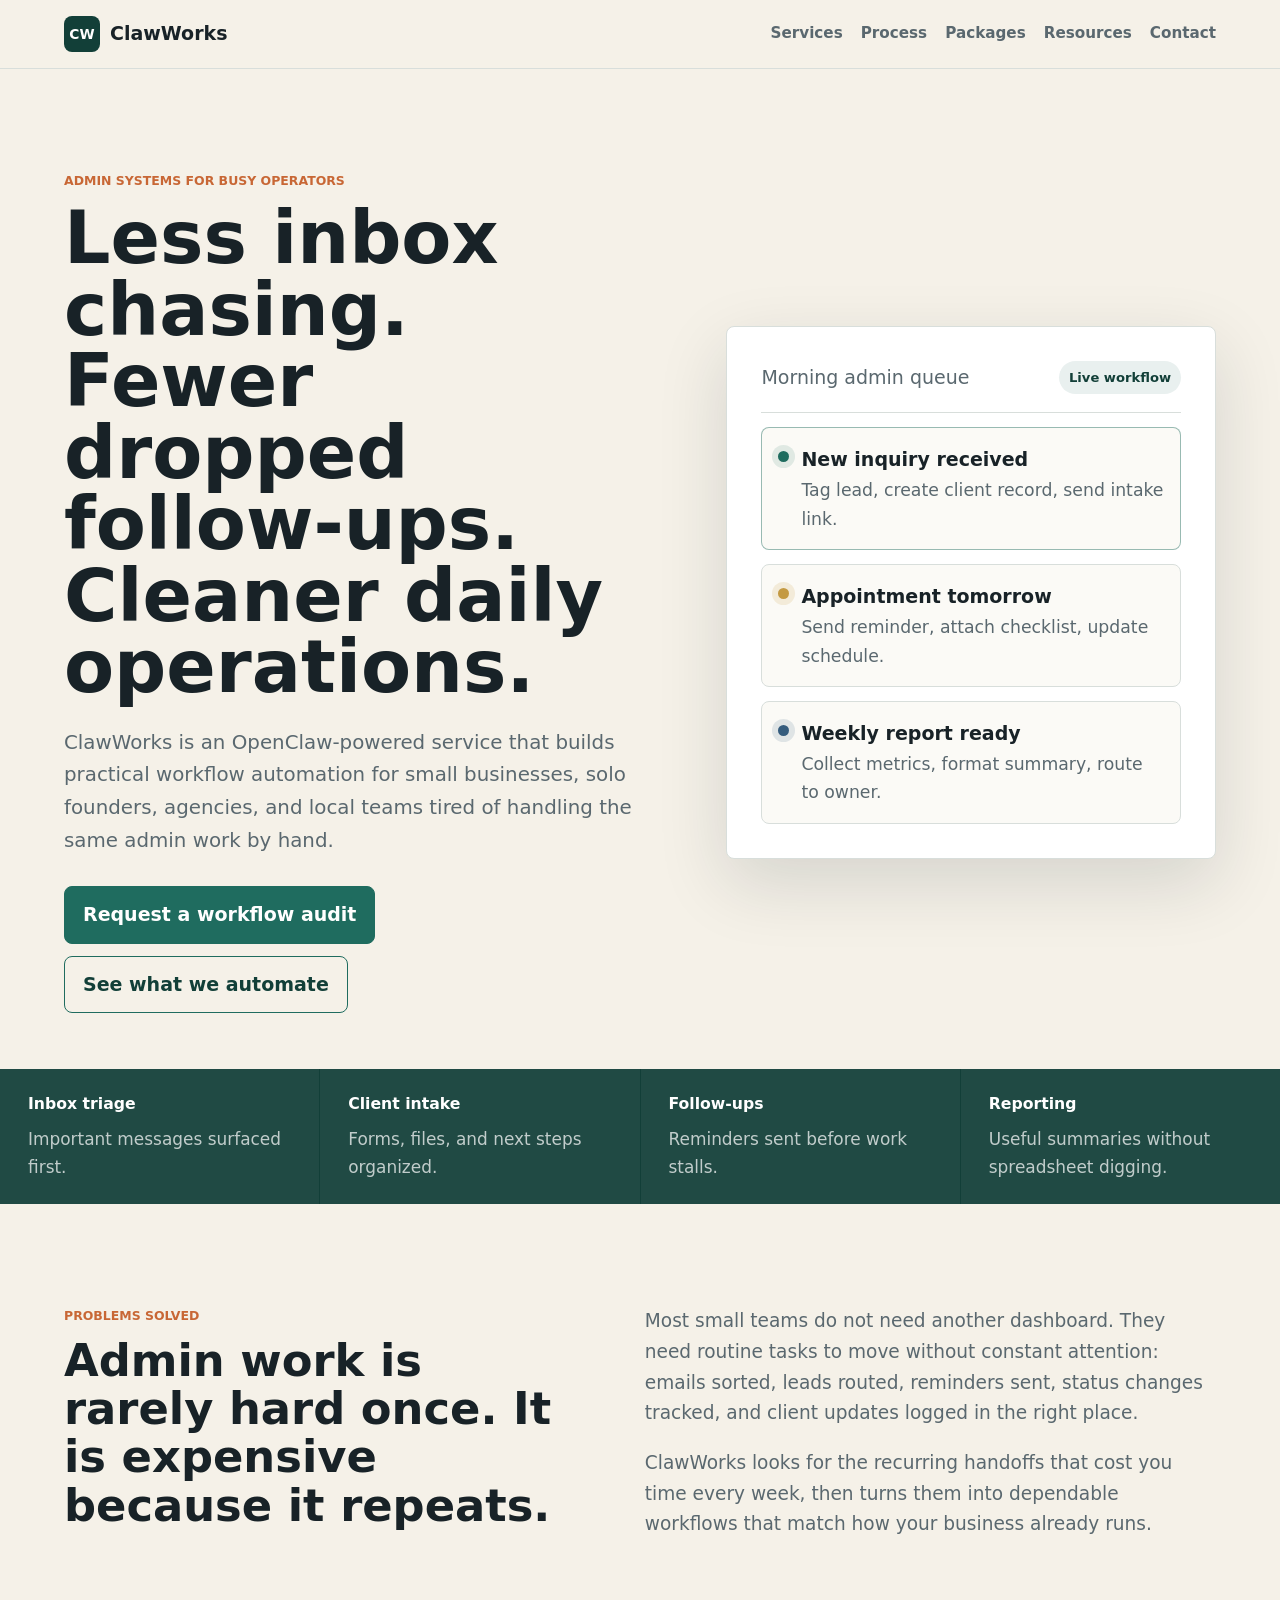
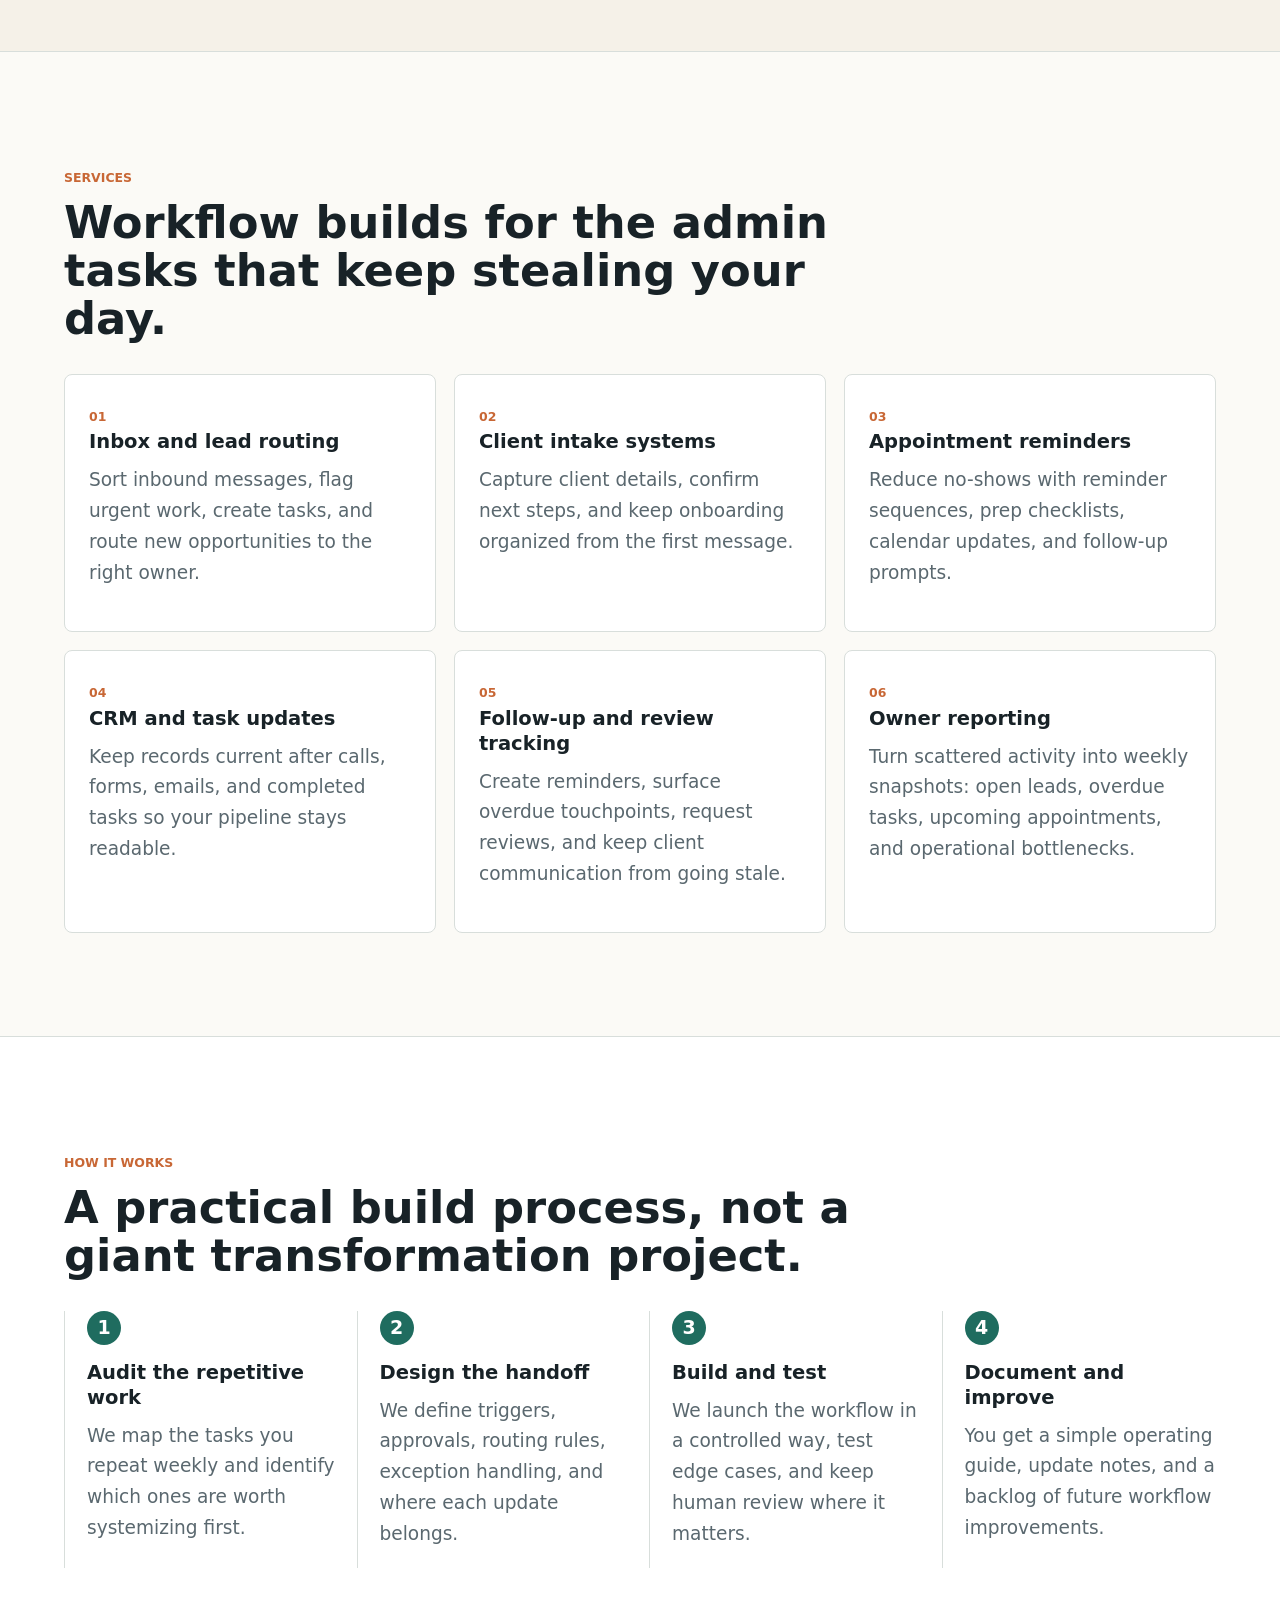
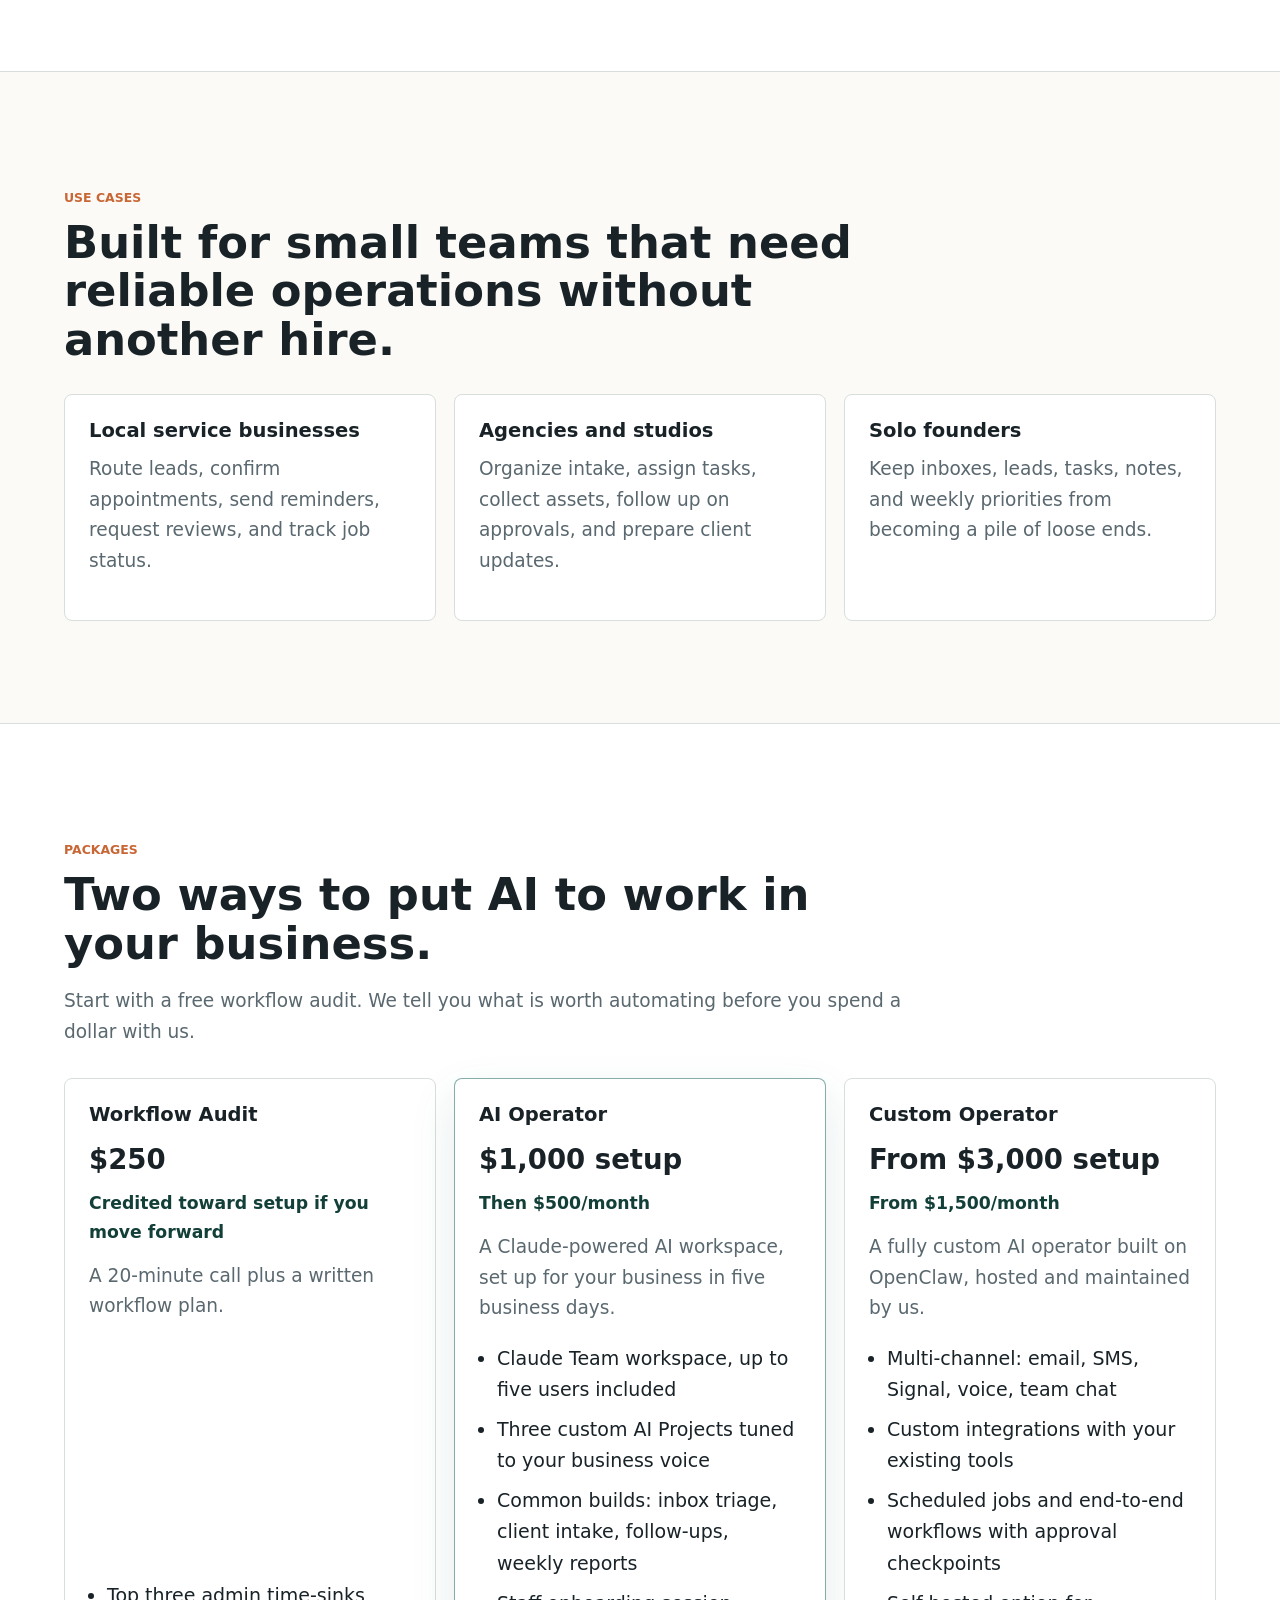
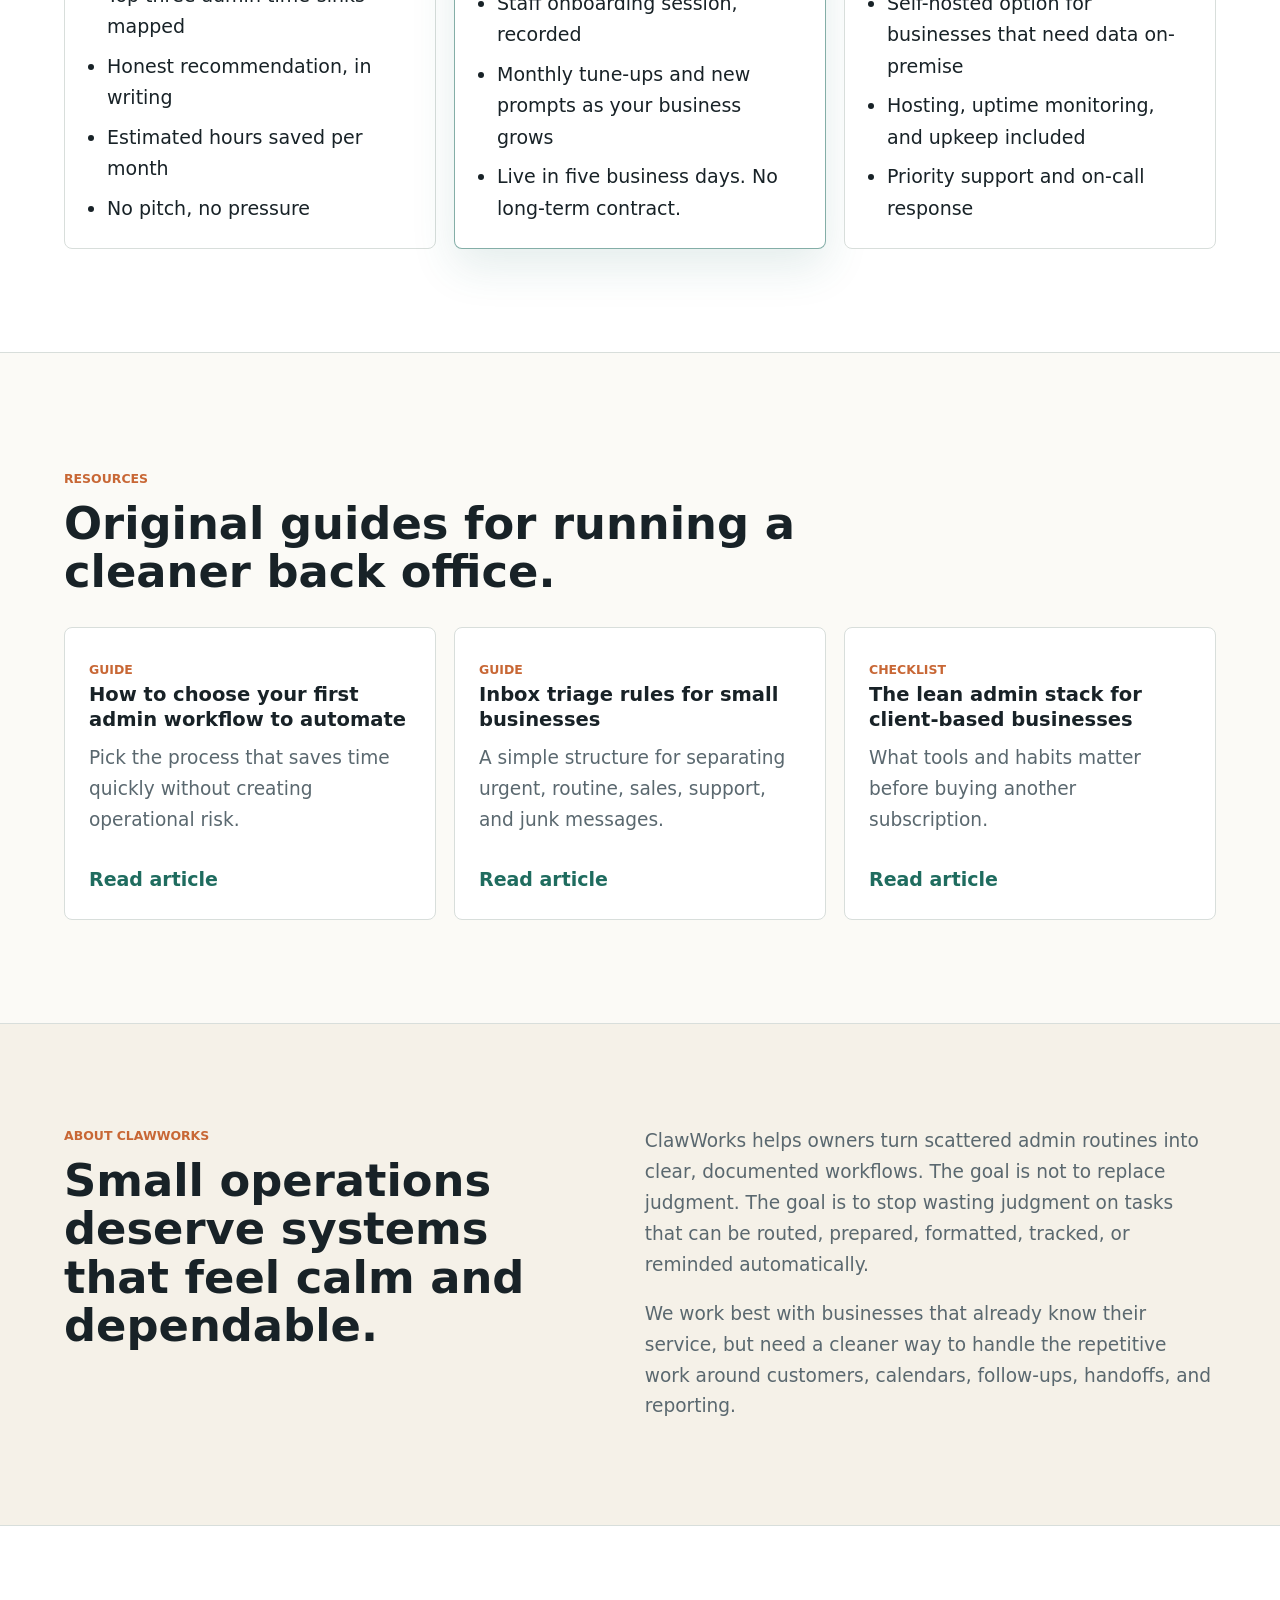
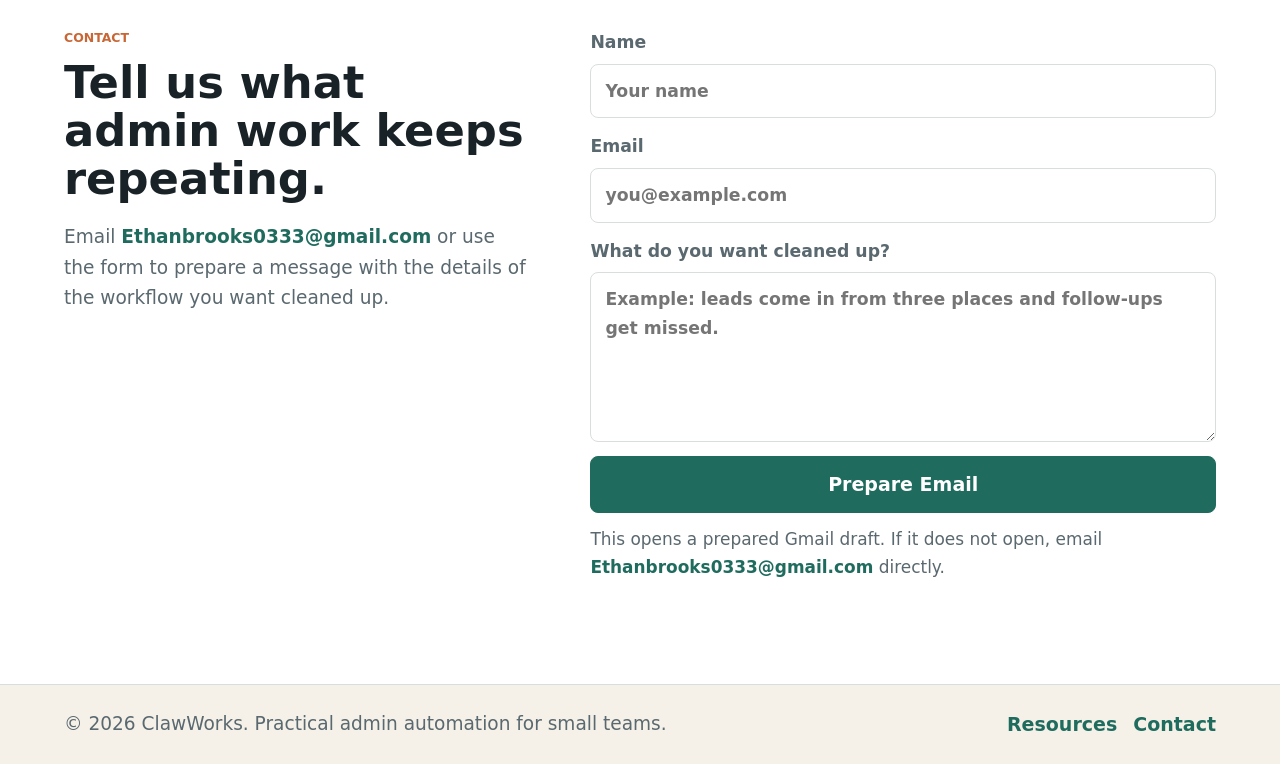
==== index.html @ 40127859 "Update pricing: replace 4-tier ladder with Audit + AI Operator + Custom Operator - Workflow Audit $2" ====
<!doctype html>
<html lang="en">
  <head>
    <meta charset="utf-8">
    <meta name="viewport" content="width=device-width, initial-scale=1">
    <title>ClawWorks | Admin Automation for Small Teams</title>
    <meta
      name="description"
      content="ClawWorks builds practical admin automation systems for small businesses, solo founders, agencies, and local operators."
    >
    <link rel="stylesheet" href="styles.css">
  </head>
  <body>
    <header class="site-header">
      <a class="brand" href="index.html" aria-label="ClawWorks home">
        <span class="brand-mark">CW</span>
        <span>ClawWorks</span>
      </a>
      <button class="menu-button" type="button" aria-expanded="false" aria-controls="site-nav">
        Menu
      </button>
      <nav id="site-nav" class="site-nav" aria-label="Main navigation">
        <a href="#services">Services</a>
        <a href="#process">Process</a>
        <a href="#pricing">Packages</a>
        <a href="#resources">Resources</a>
        <a href="#contact">Contact</a>
      </nav>
    </header>

    <main>
      <section class="hero">
        <div class="hero-copy">
          <p class="eyebrow">Admin systems for busy operators</p>
          <h1>Less inbox chasing. Fewer dropped follow-ups. Cleaner daily operations.</h1>
          <p>
            ClawWorks is an OpenClaw-powered service that builds practical
            workflow automation for small businesses, solo founders, agencies,
            and local teams tired of handling the same admin work by hand.
          </p>
          <div class="hero-actions">
            <a class="button primary" href="#contact">Request a workflow audit</a>
            <a class="button secondary" href="#services">See what we automate</a>
          </div>
        </div>
        <div class="workflow-board" aria-label="Workflow example">
          <div class="board-header">
            <span>Morning admin queue</span>
            <strong>Live workflow</strong>
          </div>
          <div class="workflow-card active">
            <span class="status-dot"></span>
            <div>
              <strong>New inquiry received</strong>
              <p>Tag lead, create client record, send intake link.</p>
            </div>
          </div>
          <div class="workflow-card">
            <span class="status-dot amber"></span>
            <div>
              <strong>Appointment tomorrow</strong>
              <p>Send reminder, attach checklist, update schedule.</p>
            </div>
          </div>
          <div class="workflow-card">
            <span class="status-dot blue"></span>
            <div>
              <strong>Weekly report ready</strong>
              <p>Collect metrics, format summary, route to owner.</p>
            </div>
          </div>
        </div>
      </section>

      <section class="signal-strip" aria-label="Common outcomes">
        <div><strong>Inbox triage</strong><span>Important messages surfaced first.</span></div>
        <div><strong>Client intake</strong><span>Forms, files, and next steps organized.</span></div>
        <div><strong>Follow-ups</strong><span>Reminders sent before work stalls.</span></div>
        <div><strong>Reporting</strong><span>Useful summaries without spreadsheet digging.</span></div>
      </section>

      <section id="problems" class="section split">
        <div>
          <p class="eyebrow">Problems solved</p>
          <h2>Admin work is rarely hard once. It is expensive because it repeats.</h2>
        </div>
        <div class="text-stack">
          <p>
            Most small teams do not need another dashboard. They need routine
            tasks to move without constant attention: emails sorted, leads routed,
            reminders sent, status changes tracked, and client updates logged in
            the right place.
          </p>
          <p>
            ClawWorks looks for the recurring handoffs that cost you time every
            week, then turns them into dependable workflows that match how your
            business already runs.
          </p>
        </div>
      </section>

      <section id="services" class="section services">
        <div class="section-heading">
          <p class="eyebrow">Services</p>
          <h2>Workflow builds for the admin tasks that keep stealing your day.</h2>
        </div>
        <div class="card-grid">
          <article class="card">
            <span class="card-number">01</span>
            <h3>Inbox and lead routing</h3>
            <p>
              Sort inbound messages, flag urgent work, create tasks, and route
              new opportunities to the right owner.
            </p>
          </article>
          <article class="card">
            <span class="card-number">02</span>
            <h3>Client intake systems</h3>
            <p>
              Capture client details, confirm next steps, and keep
              onboarding organized from the first message.
            </p>
          </article>
          <article class="card">
            <span class="card-number">03</span>
            <h3>Appointment reminders</h3>
            <p>
              Reduce no-shows with reminder sequences, prep checklists, calendar
              updates, and follow-up prompts.
            </p>
          </article>
          <article class="card">
            <span class="card-number">04</span>
            <h3>CRM and task updates</h3>
            <p>
              Keep records current after calls, forms, emails, and completed
              tasks so your pipeline stays readable.
            </p>
          </article>
          <article class="card">
            <span class="card-number">05</span>
            <h3>Follow-up and review tracking</h3>
            <p>
              Create reminders, surface overdue touchpoints, request reviews,
              and keep client communication from going stale.
            </p>
          </article>
          <article class="card">
            <span class="card-number">06</span>
            <h3>Owner reporting</h3>
            <p>
              Turn scattered activity into weekly snapshots: open leads, overdue
              tasks, upcoming appointments, and operational bottlenecks.
            </p>
          </article>
        </div>
      </section>

      <section id="process" class="section process">
        <div class="section-heading">
          <p class="eyebrow">How it works</p>
          <h2>A practical build process, not a giant transformation project.</h2>
        </div>
        <div class="steps">
          <div class="step">
            <span>1</span>
            <h3>Audit the repetitive work</h3>
            <p>We map the tasks you repeat weekly and identify which ones are worth systemizing first.</p>
          </div>
          <div class="step">
            <span>2</span>
            <h3>Design the handoff</h3>
            <p>We define triggers, approvals, routing rules, exception handling, and where each update belongs.</p>
          </div>
          <div class="step">
            <span>3</span>
            <h3>Build and test</h3>
            <p>We launch the workflow in a controlled way, test edge cases, and keep human review where it matters.</p>
          </div>
          <div class="step">
            <span>4</span>
            <h3>Document and improve</h3>
            <p>You get a simple operating guide, update notes, and a backlog of future workflow improvements.</p>
          </div>
        </div>
      </section>

      <section id="use-cases" class="section use-cases">
        <div class="section-heading">
          <p class="eyebrow">Use cases</p>
          <h2>Built for small teams that need reliable operations without another hire.</h2>
        </div>
        <div class="use-case-list">
          <article>
            <h3>Local service businesses</h3>
            <p>Route leads, confirm appointments, send reminders, request reviews, and track job status.</p>
          </article>
          <article>
            <h3>Agencies and studios</h3>
            <p>Organize intake, assign tasks, collect assets, follow up on approvals, and prepare client updates.</p>
          </article>
          <article>
            <h3>Solo founders</h3>
            <p>Keep inboxes, leads, tasks, notes, and weekly priorities from becoming a pile of loose ends.</p>
          </article>
        </div>
      </section>

      <section id="pricing" class="section pricing">
        <div class="section-heading">
          <p class="eyebrow">Packages</p>
          <h2>Two ways to put AI to work in your business.</h2>
          <p>Start with a free workflow audit. We tell you what is worth automating before you spend a dollar with us.</p>
        </div>
        <div class="pricing-grid">
          <article class="price-card">
            <h3>Workflow Audit</h3>
            <p class="price">$250</p>
            <p class="price-note">Credited toward setup if you move forward</p>
            <p>A 20-minute call plus a written workflow plan.</p>
            <ul>
              <li>Top three admin time-sinks mapped</li>
              <li>Honest recommendation, in writing</li>
              <li>Estimated hours saved per month</li>
              <li>No pitch, no pressure</li>
            </ul>
          </article>
          <article class="price-card featured">
            <h3>AI Operator</h3>
            <p class="price">$1,000 setup</p>
            <p class="price-note">Then $500/month</p>
            <p>A Claude-powered AI workspace, set up for your business in five business days.</p>
            <ul>
              <li>Claude Team workspace, up to five users included</li>
              <li>Three custom AI Projects tuned to your business voice</li>
              <li>Common builds: inbox triage, client intake, follow-ups, weekly reports</li>
              <li>Staff onboarding session, recorded</li>
              <li>Monthly tune-ups and new prompts as your business grows</li>
              <li>Live in five business days. No long-term contract.</li>
            </ul>
          </article>
          <article class="price-card">
            <h3>Custom Operator</h3>
            <p class="price">From $3,000 setup</p>
            <p class="price-note">From $1,500/month</p>
            <p>A fully custom AI operator built on OpenClaw, hosted and maintained by us.</p>
            <ul>
              <li>Multi-channel: email, SMS, Signal, voice, team chat</li>
              <li>Custom integrations with your existing tools</li>
              <li>Scheduled jobs and end-to-end workflows with approval checkpoints</li>
              <li>Self-hosted option for businesses that need data on-premise</li>
              <li>Hosting, uptime monitoring, and upkeep included</li>
              <li>Priority support and on-call response</li>
            </ul>
          </article>
        </div>
      </section>

      <section id="resources" class="section resources">
        <div class="section-heading">
          <p class="eyebrow">Resources</p>
          <h2>Original guides for running a cleaner back office.</h2>
        </div>
        <div class="resource-grid">
          <article class="resource-card">
            <span>Guide</span>
            <h3>How to choose your first admin workflow to automate</h3>
            <p>Pick the process that saves time quickly without creating operational risk.</p>
            <a href="resources/first-admin-workflow.html">Read article</a>
          </article>
          <article class="resource-card">
            <span>Guide</span>
            <h3>Inbox triage rules for small businesses</h3>
            <p>A simple structure for separating urgent, routine, sales, support, and junk messages.</p>
            <a href="resources/inbox-triage-rules.html">Read article</a>
          </article>
          <article class="resource-card">
            <span>Checklist</span>
            <h3>The lean admin stack for client-based businesses</h3>
            <p>What tools and habits matter before buying another subscription.</p>
            <a href="resources/lean-admin-stack.html">Read article</a>
          </article>
        </div>
      </section>

      <section id="about" class="section split about">
        <div>
          <p class="eyebrow">About ClawWorks</p>
          <h2>Small operations deserve systems that feel calm and dependable.</h2>
        </div>
        <div class="text-stack">
          <p>
            ClawWorks helps owners turn scattered admin routines into clear,
            documented workflows. The goal is not to replace judgment. The goal
            is to stop wasting judgment on tasks that can be routed, prepared,
            formatted, tracked, or reminded automatically.
          </p>
          <p>
            We work best with businesses that already know their service, but
            need a cleaner way to handle the repetitive work around customers,
            calendars, follow-ups, handoffs, and reporting.
          </p>
        </div>
      </section>

      <section id="contact" class="section contact">
        <div>
          <p class="eyebrow">Contact</p>
          <h2>Tell us what admin work keeps repeating.</h2>
          <p>
            Email <a href="mailto:Ethanbrooks0333@gmail.com">Ethanbrooks0333@gmail.com</a> or use
            the form to prepare a message with the details of the workflow you
            want cleaned up.
          </p>
        </div>
        <form class="contact-form" aria-label="Contact form">
          <label>
            Name
            <input type="text" name="name" placeholder="Your name">
          </label>
          <label>
            Email
            <input type="email" name="email" placeholder="you@example.com">
          </label>
          <label>
            What do you want cleaned up?
            <textarea name="message" rows="5" placeholder="Example: leads come in from three places and follow-ups get missed."></textarea>
          </label>
          <button type="submit">Prepare Email</button>
          <p class="form-note" id="form-note">
            This opens a prepared Gmail draft. If it does not open, email
            <a href="mailto:Ethanbrooks0333@gmail.com">Ethanbrooks0333@gmail.com</a>
            directly.
          </p>
        </form>
      </section>
    </main>

    <footer class="site-footer">
      <p>&copy; <span id="year"></span> ClawWorks. Practical admin automation for small teams.</p>
      <div>
        <a href="#resources">Resources</a>
        <a href="#contact">Contact</a>
      </div>
    </footer>

    <script src="script.js"></script>
  </body>
</html>
---- styles.css ----
:root {
  color-scheme: light;
  --ink: #182227;
  --muted: #5a686f;
  --paper: #f5f1e8;
  --surface: #ffffff;
  --surface-strong: #e9f0ef;
  --line: #d8dedb;
  --brand: #1f6c5f;
  --brand-dark: #123f38;
  --accent: #c86735;
  --blue: #355c7d;
  --gold: #c49a43;
  --shadow: 0 24px 70px rgba(24, 34, 39, 0.14);
}

* {
  box-sizing: border-box;
}

html {
  scroll-behavior: smooth;
}

body {
  background: var(--paper);
  color: var(--ink);
  font-family: Inter, ui-sans-serif, system-ui, -apple-system, BlinkMacSystemFont, "Segoe UI", Arial, sans-serif;
  font-size: 19px;
  line-height: 1.66;
  margin: 0;
}

a {
  color: var(--brand);
  font-weight: 750;
  text-decoration: none;
}

a:hover {
  text-decoration: underline;
}

.site-header {
  align-items: center;
  background: rgba(245, 241, 232, 0.95);
  border-bottom: 1px solid var(--line);
  display: grid;
  gap: 18px;
  grid-template-columns: auto 1fr;
  padding: 16px clamp(18px, 5vw, 72px);
  position: sticky;
  top: 0;
  z-index: 20;
}

.brand {
  align-items: center;
  color: var(--ink);
  display: inline-flex;
  gap: 10px;
  min-width: max-content;
}

.brand:hover {
  text-decoration: none;
}

.brand-mark {
  align-items: center;
  background: var(--brand-dark);
  border-radius: 8px;
  color: #fff;
  display: inline-flex;
  font-size: 0.86rem;
  font-weight: 850;
  height: 36px;
  justify-content: center;
  width: 36px;
}

.site-nav {
  display: flex;
  flex-wrap: wrap;
  gap: 18px;
  justify-content: flex-end;
}

.site-nav a {
  color: var(--muted);
  font-size: 0.95rem;
}

.menu-button {
  display: none;
}

.hero {
  align-items: center;
  display: grid;
  gap: clamp(28px, 5vw, 72px);
  grid-template-columns: minmax(0, 1.1fr) minmax(320px, 0.9fr);
  min-height: calc(100vh - 69px);
  padding: clamp(48px, 8vw, 104px) clamp(18px, 5vw, 72px) 56px;
}

.hero-copy {
  max-width: 820px;
}

.eyebrow,
.card-number,
.resource-card span {
  color: var(--accent);
  font-size: 0.78rem;
  font-weight: 850;
  letter-spacing: 0;
  margin: 0 0 10px;
  text-transform: uppercase;
}

h1,
h2,
h3,
p {
  margin-top: 0;
}

h1 {
  font-size: clamp(2.55rem, 5.7vw, 5.25rem);
  line-height: 0.98;
  margin-bottom: 24px;
  max-width: 900px;
}

h2 {
  font-size: clamp(1.9rem, 3.5vw, 3rem);
  line-height: 1.08;
  margin-bottom: 18px;
}

h3 {
  font-size: 1.22rem;
  line-height: 1.28;
  margin-bottom: 10px;
}

p {
  color: var(--muted);
  font-size: 1.16rem;
}

.hero-copy p:not(.eyebrow) {
  font-size: 1.24rem;
  max-width: 660px;
}

.hero-actions {
  display: flex;
  flex-wrap: wrap;
  gap: 12px;
  margin-top: 28px;
}

.button,
button {
  border: 1px solid var(--brand);
  border-radius: 8px;
  cursor: pointer;
  display: inline-flex;
  font: inherit;
  font-weight: 800;
  justify-content: center;
  padding: 12px 18px;
}

.button:hover,
button:hover {
  text-decoration: none;
  transform: translateY(-1px);
}

.button.primary,
button {
  background: var(--brand);
  color: #fff;
}

.button.secondary {
  background: transparent;
  color: var(--brand-dark);
}

.workflow-board {
  background: var(--surface);
  border: 1px solid var(--line);
  border-radius: 8px;
  box-shadow: var(--shadow);
  display: grid;
  gap: 14px;
  padding: clamp(20px, 3.5vw, 34px);
}

.board-header {
  align-items: center;
  border-bottom: 1px solid var(--line);
  display: flex;
  gap: 12px;
  justify-content: space-between;
  padding-bottom: 18px;
}

.board-header span {
  color: var(--muted);
}

.board-header strong {
  background: var(--surface-strong);
  border-radius: 999px;
  color: var(--brand-dark);
  font-size: 0.82rem;
  padding: 6px 10px;
}

.workflow-card {
  align-items: flex-start;
  background: #fbfaf6;
  border: 1px solid var(--line);
  border-radius: 8px;
  display: grid;
  gap: 12px;
  grid-template-columns: auto 1fr;
  padding: 16px;
}

.workflow-card.active {
  border-color: rgba(31, 108, 95, 0.45);
}

.workflow-card p {
  font-size: 1.08rem;
  margin-bottom: 0;
}

.status-dot {
  background: var(--brand);
  border-radius: 50%;
  box-shadow: 0 0 0 6px rgba(31, 108, 95, 0.12);
  height: 11px;
  margin-top: 7px;
  width: 11px;
}

.status-dot.amber {
  background: var(--gold);
  box-shadow: 0 0 0 6px rgba(196, 154, 67, 0.16);
}

.status-dot.blue {
  background: var(--blue);
  box-shadow: 0 0 0 6px rgba(53, 92, 125, 0.14);
}

.signal-strip {
  background: var(--brand-dark);
  color: #fff;
  display: grid;
  gap: 1px;
  grid-template-columns: repeat(4, minmax(0, 1fr));
}

.signal-strip div {
  background: rgba(255, 255, 255, 0.06);
  min-height: 118px;
  padding: 22px clamp(16px, 2.4vw, 28px);
}

.signal-strip strong,
.signal-strip span {
  display: block;
}

.signal-strip span {
  color: rgba(255, 255, 255, 0.72);
  font-size: 1.06rem;
  margin-top: 8px;
}

.signal-strip strong {
  font-size: 0.98rem;
  white-space: nowrap;
}

.section {
  padding: clamp(56px, 8vw, 104px) clamp(18px, 5vw, 72px);
}

.split {
  display: grid;
  gap: clamp(24px, 5vw, 72px);
  grid-template-columns: minmax(0, 0.95fr) minmax(300px, 1.05fr);
}

.section-heading {
  max-width: 850px;
}

.text-stack p:last-child {
  margin-bottom: 0;
}

.card-grid,
.pricing-grid,
.resource-grid {
  display: grid;
  gap: 18px;
  margin-top: 30px;
}

.card-grid {
  grid-template-columns: repeat(3, minmax(0, 1fr));
}

.card,
.price-card,
.resource-card,
.use-case-list article {
  background: var(--surface);
  border: 1px solid var(--line);
  border-radius: 8px;
  padding: 24px;
}

.card {
  min-height: 245px;
}

.services,
.use-cases,
.resources {
  background: #fbfaf6;
  border-top: 1px solid var(--line);
}

.process,
.pricing,
.contact {
  background: var(--surface);
  border-top: 1px solid var(--line);
}

.steps,
.use-case-list {
  display: grid;
  gap: 18px;
  grid-template-columns: repeat(4, minmax(0, 1fr));
  margin-top: 30px;
}

.step {
  border-left: 1px solid var(--line);
  padding-left: 22px;
}

.step span {
  align-items: center;
  background: var(--brand);
  border-radius: 50%;
  color: #fff;
  display: inline-flex;
  font-weight: 850;
  height: 34px;
  justify-content: center;
  margin-bottom: 16px;
  width: 34px;
}

.use-case-list {
  grid-template-columns: repeat(3, minmax(0, 1fr));
}

.pricing-grid {
  grid-template-columns: repeat(3, minmax(0, 1fr));
}

.section-heading p {
  margin-top: 14px;
}

.price-card {
  display: flex;
  flex-direction: column;
}

.price-card.featured {
  border-color: rgba(31, 108, 95, 0.55);
  box-shadow: 0 18px 45px rgba(31, 108, 95, 0.12);
}

.price {
  color: var(--ink);
  font-size: 1.72rem;
  font-weight: 850;
  margin-bottom: 6px;
}

.price-note {
  color: var(--brand-dark);
  font-size: 1.08rem;
  font-weight: 800;
  margin-bottom: 14px;
}

.price-card ul {
  margin: auto 0 0;
  padding-left: 18px;
}

.price-card li + li {
  margin-top: 8px;
}

.resource-grid {
  grid-template-columns: repeat(3, minmax(0, 1fr));
}

.resource-card {
  min-height: 250px;
}

.resource-card a {
  display: inline-flex;
  margin-top: 10px;
}

.about {
  border-top: 1px solid var(--line);
}

.contact {
  display: grid;
  gap: clamp(24px, 5vw, 72px);
  grid-template-columns: minmax(0, 0.85fr) minmax(300px, 1.15fr);
}

.contact-form {
  display: grid;
  gap: 14px;
}

label {
  color: var(--muted);
  display: grid;
  font-size: 1.08rem;
  font-weight: 750;
  gap: 7px;
}

input,
textarea {
  border: 1px solid var(--line);
  border-radius: 8px;
  color: var(--ink);
  font: inherit;
  padding: 12px 14px;
  width: 100%;
}

.form-note {
  color: var(--muted);
  font-size: 1.06rem;
  margin: -2px 0 0;
}

.form-note a {
  word-break: break-word;
}

textarea {
  resize: vertical;
}

.site-footer {
  align-items: center;
  border-top: 1px solid var(--line);
  display: flex;
  flex-wrap: wrap;
  gap: 16px;
  justify-content: space-between;
  padding: 24px clamp(18px, 5vw, 72px);
}

.site-footer p {
  margin: 0;
}

.site-footer div {
  display: flex;
  flex-wrap: wrap;
  gap: 16px;
}

.article-hero {
  background: var(--surface);
  border-bottom: 1px solid var(--line);
  padding: clamp(46px, 8vw, 94px) clamp(18px, 5vw, 72px);
}

.article-hero h1 {
  font-size: clamp(2.35rem, 4.8vw, 4.5rem);
  max-width: 950px;
}

.article-layout {
  display: grid;
  gap: clamp(28px, 5vw, 70px);
  grid-template-columns: minmax(0, 760px) minmax(240px, 340px);
  padding: clamp(46px, 7vw, 84px) clamp(18px, 5vw, 72px);
}

.article-body {
  background: var(--surface);
  border: 1px solid var(--line);
  border-radius: 8px;
  padding: clamp(24px, 4vw, 42px);
}

.article-body h2 {
  font-size: clamp(1.7rem, 3vw, 2.35rem);
  margin-top: 34px;
}

.article-body h2:first-child {
  margin-top: 0;
}

.article-body ul,
.article-body ol {
  color: var(--muted);
  font-size: 1.14rem;
  padding-left: 22px;
}

.article-body li + li {
  margin-top: 8px;
}

.article-aside {
  align-self: start;
  background: var(--brand-dark);
  border-radius: 8px;
  color: #fff;
  padding: 24px;
  position: sticky;
  top: 92px;
}

.article-aside p {
  color: rgba(255, 255, 255, 0.74);
}

.article-aside a {
  color: #fff;
}

@media (max-width: 980px) {
  .hero,
  .split,
  .contact,
  .article-layout {
    grid-template-columns: 1fr;
  }

  .card-grid,
  .steps,
  .pricing-grid,
  .resource-grid,
  .signal-strip,
  .use-case-list {
    grid-template-columns: repeat(2, minmax(0, 1fr));
  }

  .article-aside {
    position: static;
  }
}

@media (max-width: 680px) {
  .site-header {
    grid-template-columns: 1fr auto;
  }

  .menu-button {
    background: transparent;
    color: var(--brand-dark);
    display: inline-flex;
    padding: 9px 12px;
  }

  .site-nav {
    display: none;
    grid-column: 1 / -1;
    justify-content: flex-start;
  }

  .site-nav.open {
    display: flex;
  }

  .hero {
    min-height: auto;
  }

  .card-grid,
  .steps,
  .pricing-grid,
  .resource-grid,
  .signal-strip,
  .use-case-list {
    grid-template-columns: 1fr;
  }

  .signal-strip div {
    min-height: auto;
  }
}
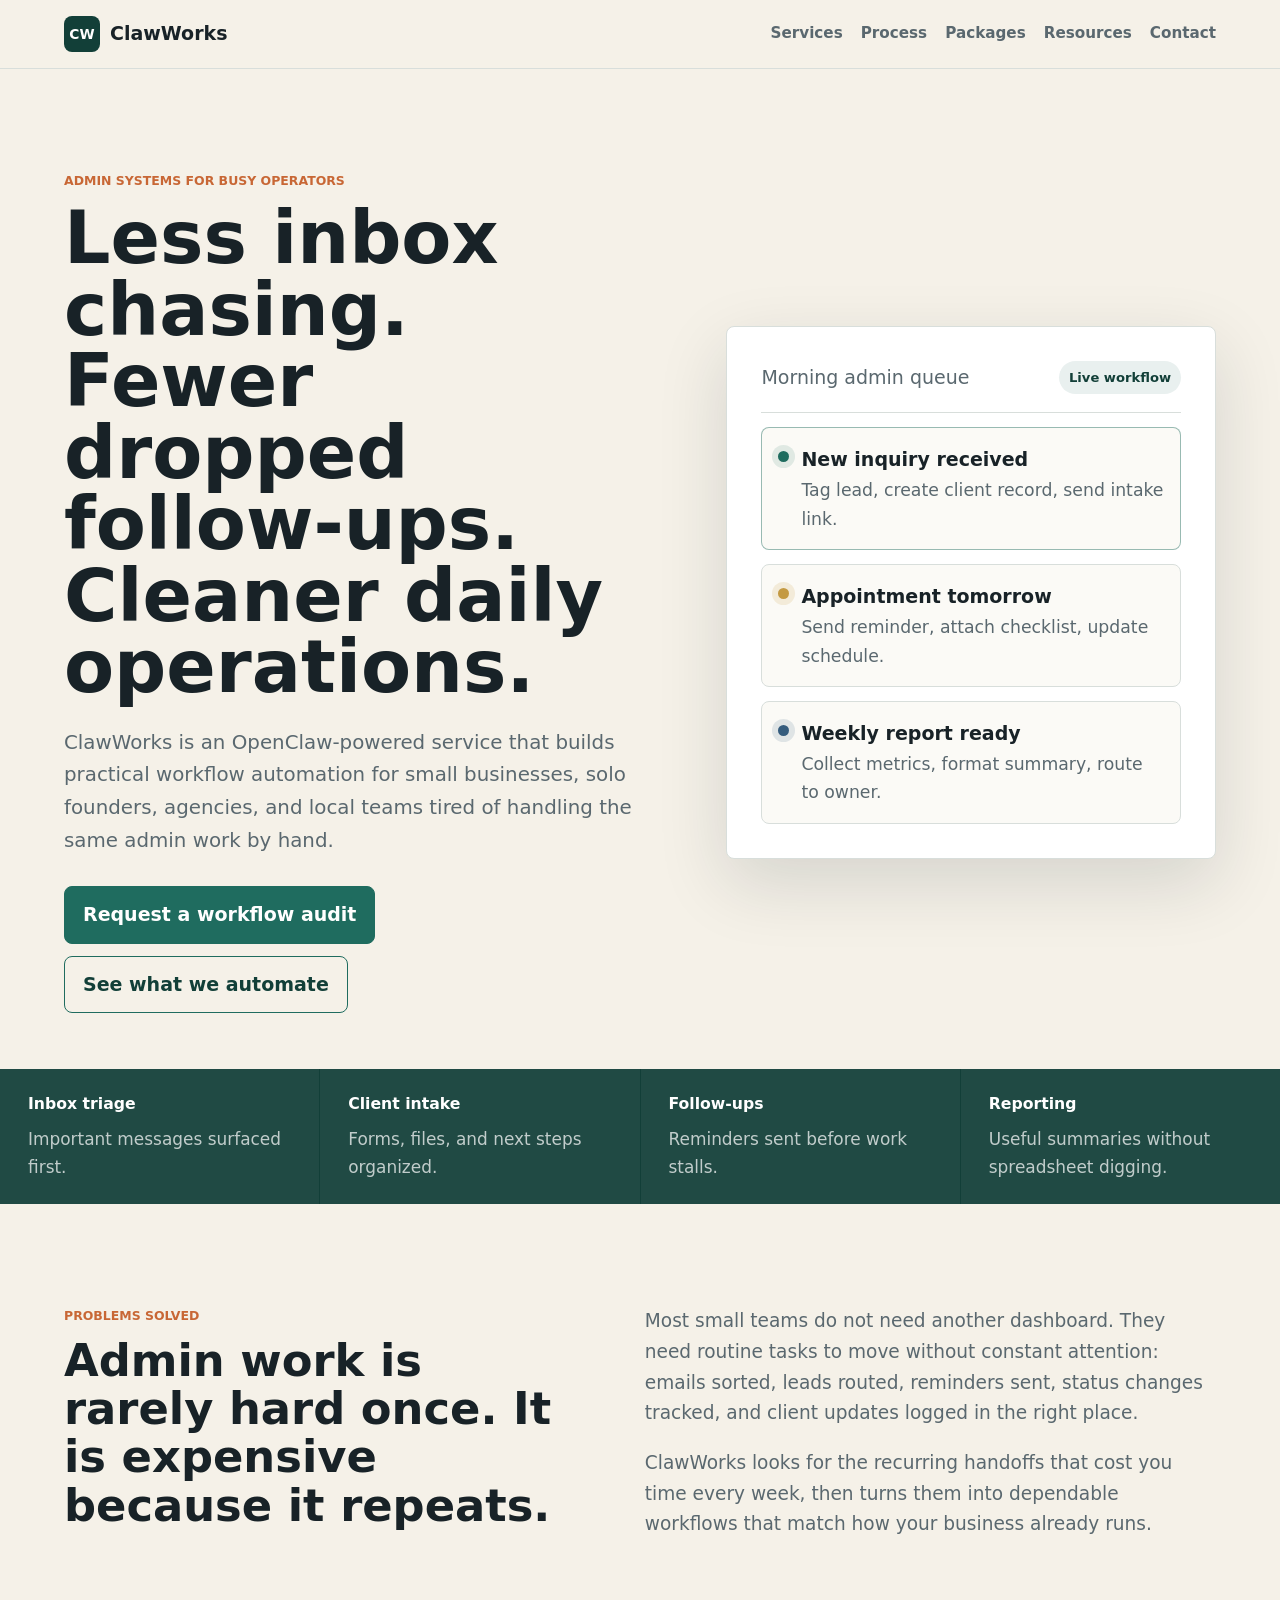
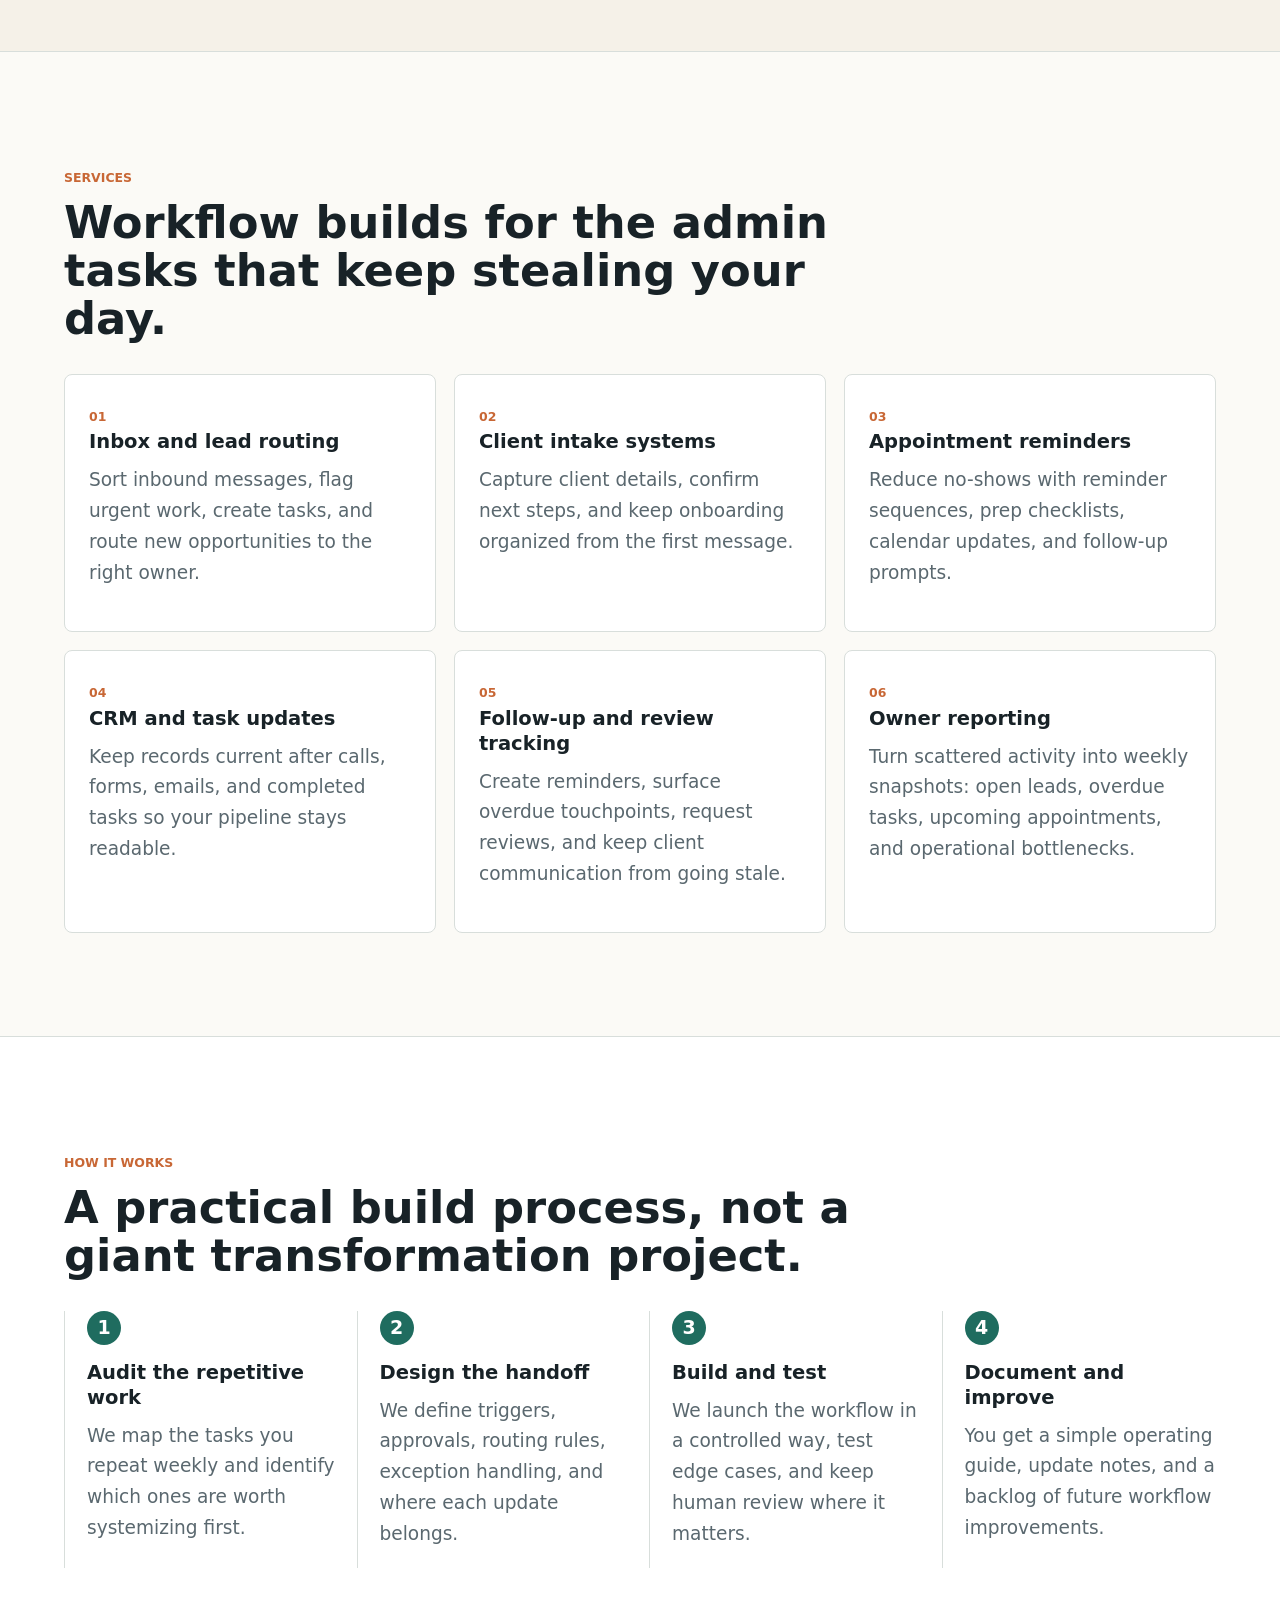
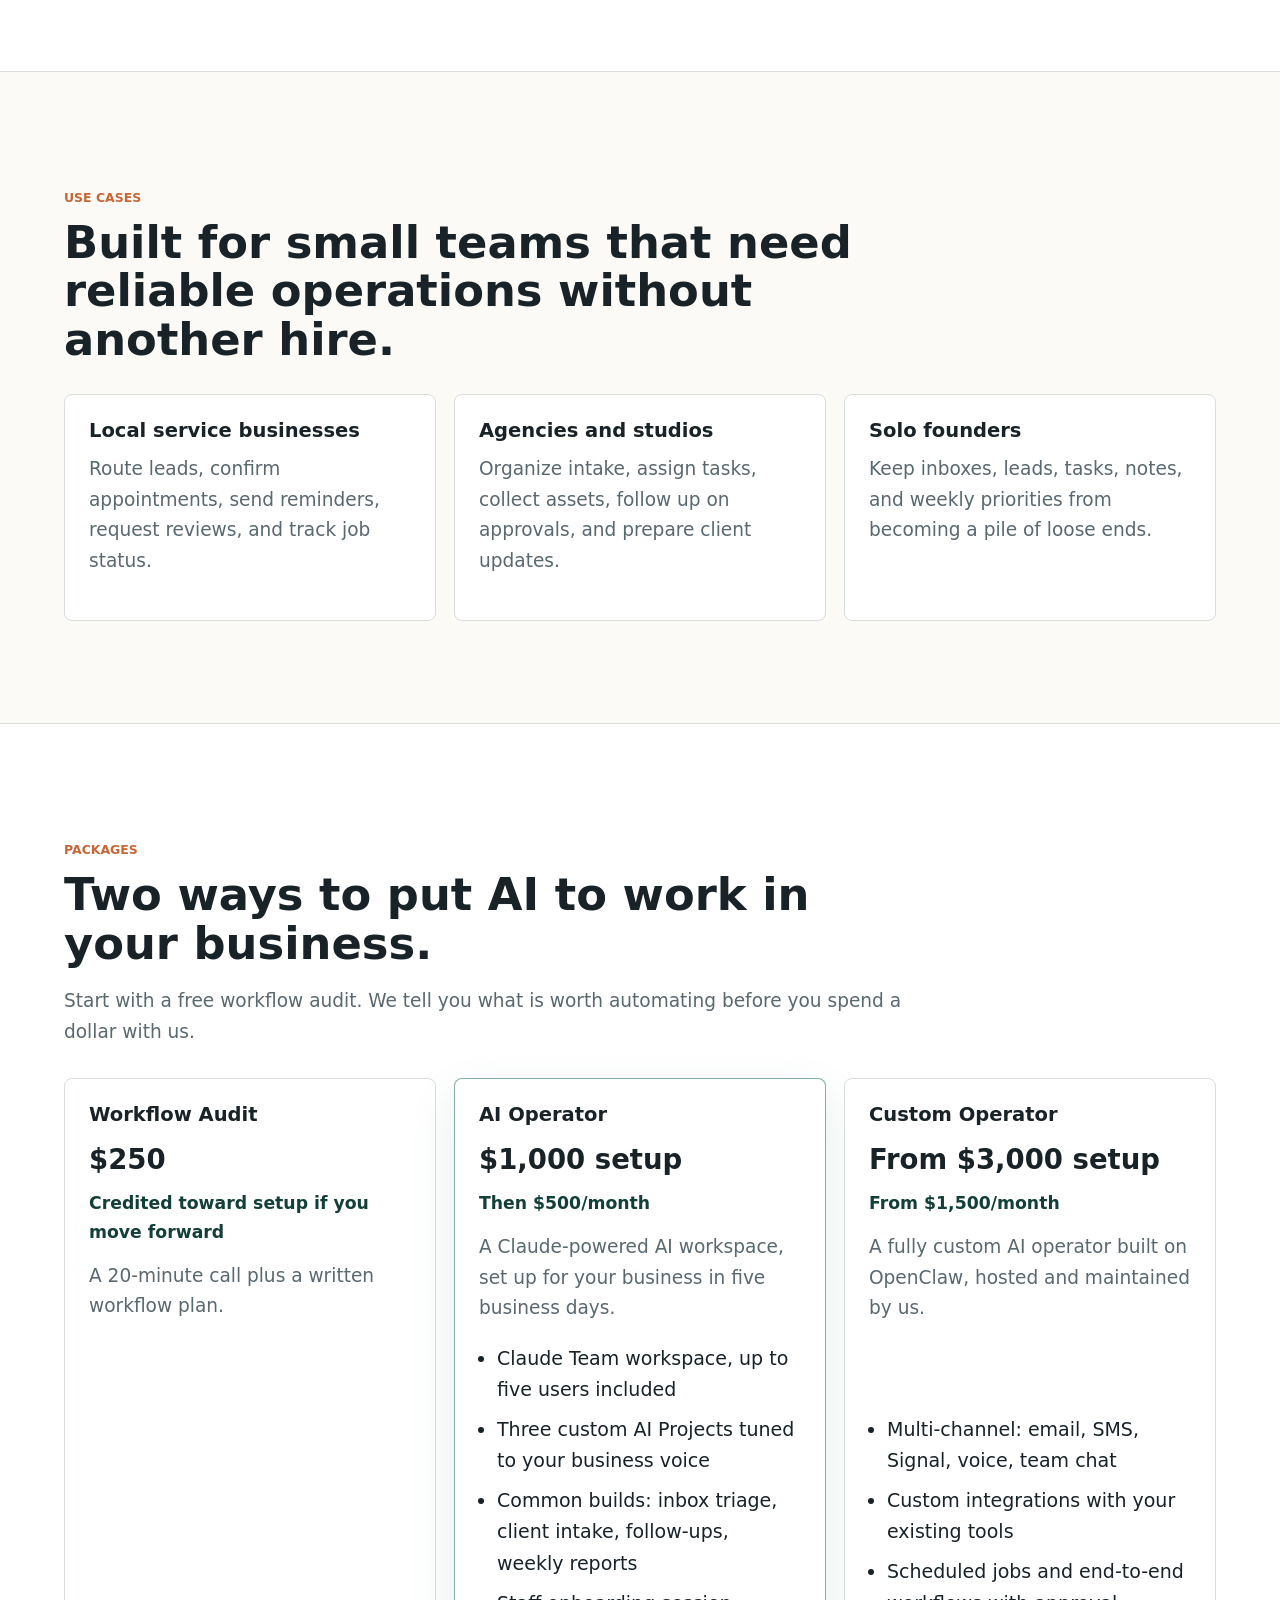
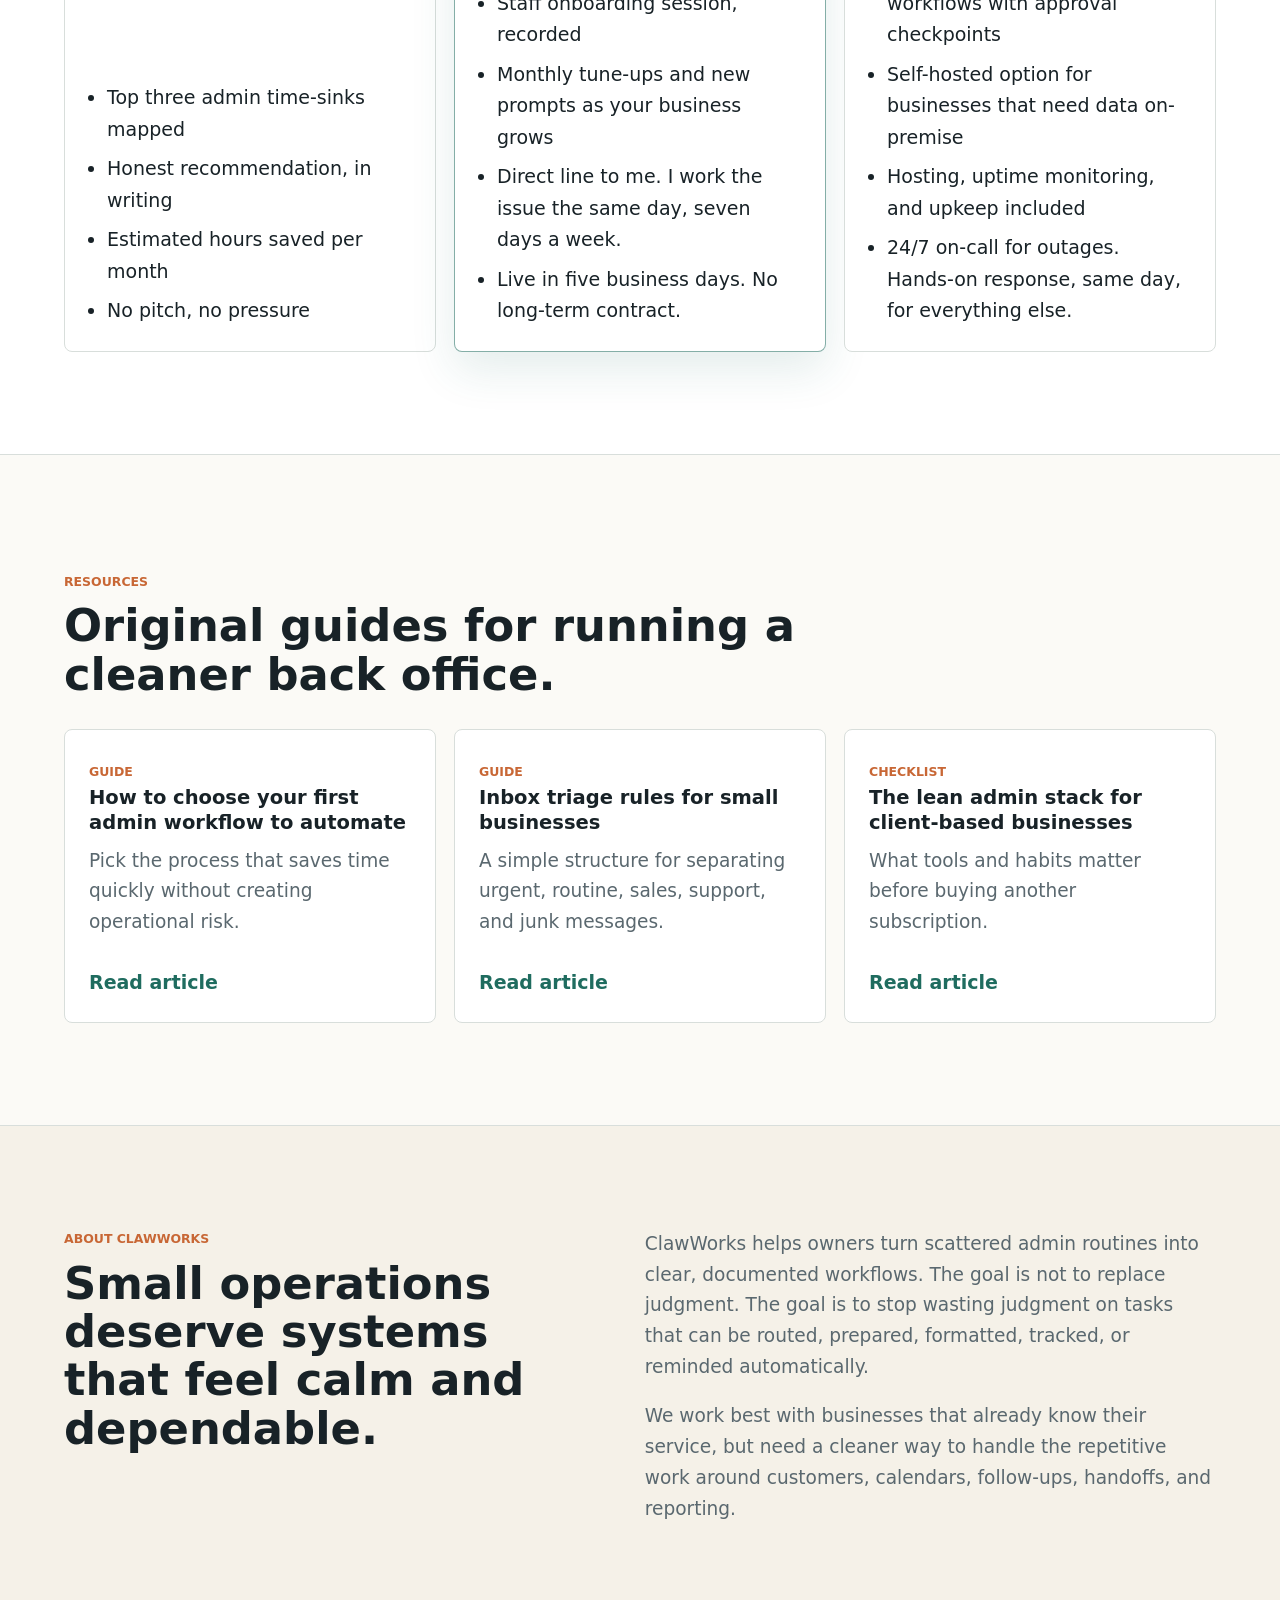
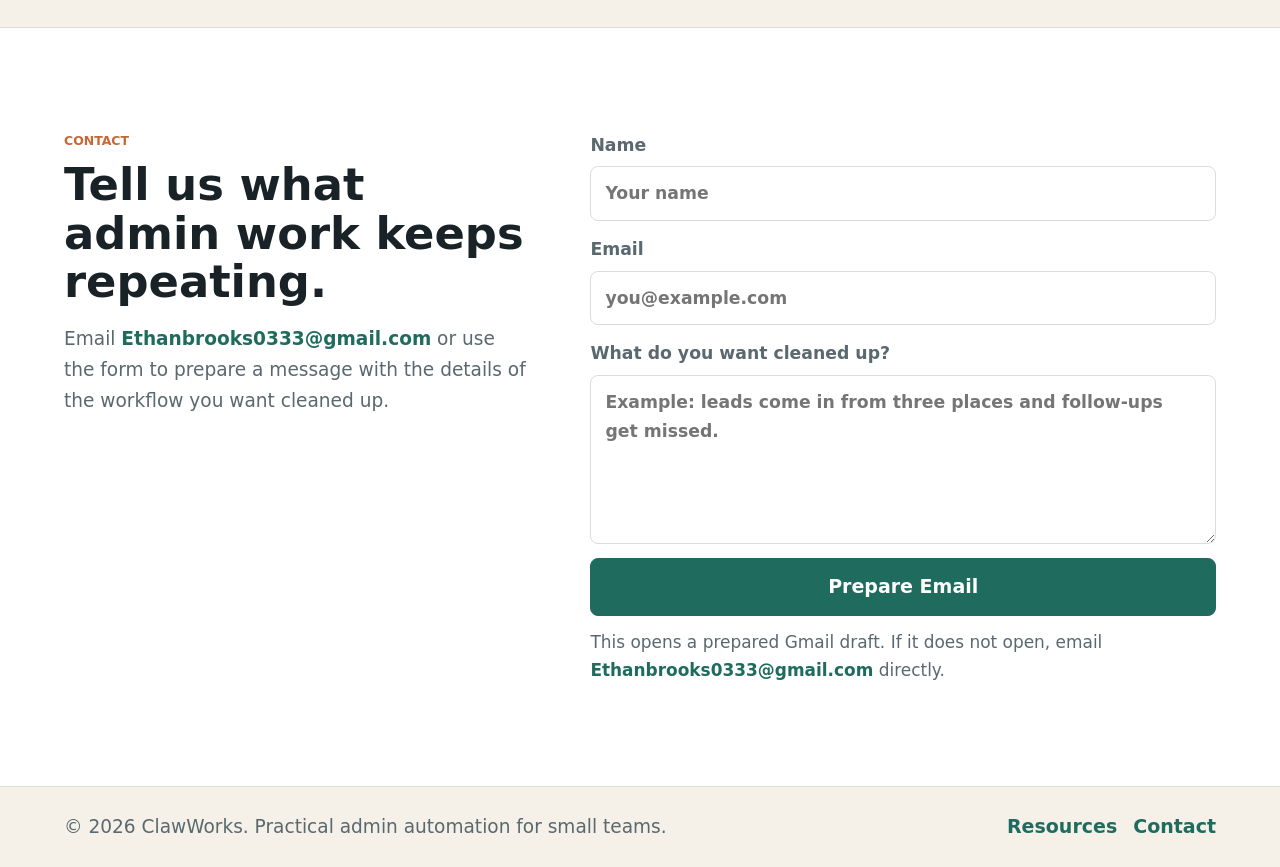
==== commit 4de69c40: "Add hands-on support guarantee to AI Operator and Custom Operator tiers - AI Operator: direct line, " ====
--- a/index.html
+++ b/index.html
@@ -236,6 +236,7 @@
               <li>Common builds: inbox triage, client intake, follow-ups, weekly reports</li>
               <li>Staff onboarding session, recorded</li>
               <li>Monthly tune-ups and new prompts as your business grows</li>
+              <li>Direct line to me. I work the issue the same day, seven days a week.</li>
               <li>Live in five business days. No long-term contract.</li>
             </ul>
           </article>
@@ -250,7 +251,7 @@
               <li>Scheduled jobs and end-to-end workflows with approval checkpoints</li>
               <li>Self-hosted option for businesses that need data on-premise</li>
               <li>Hosting, uptime monitoring, and upkeep included</li>
-              <li>Priority support and on-call response</li>
+              <li>24/7 on-call for outages. Hands-on response, same day, for everything else.</li>
             </ul>
           </article>
         </div>
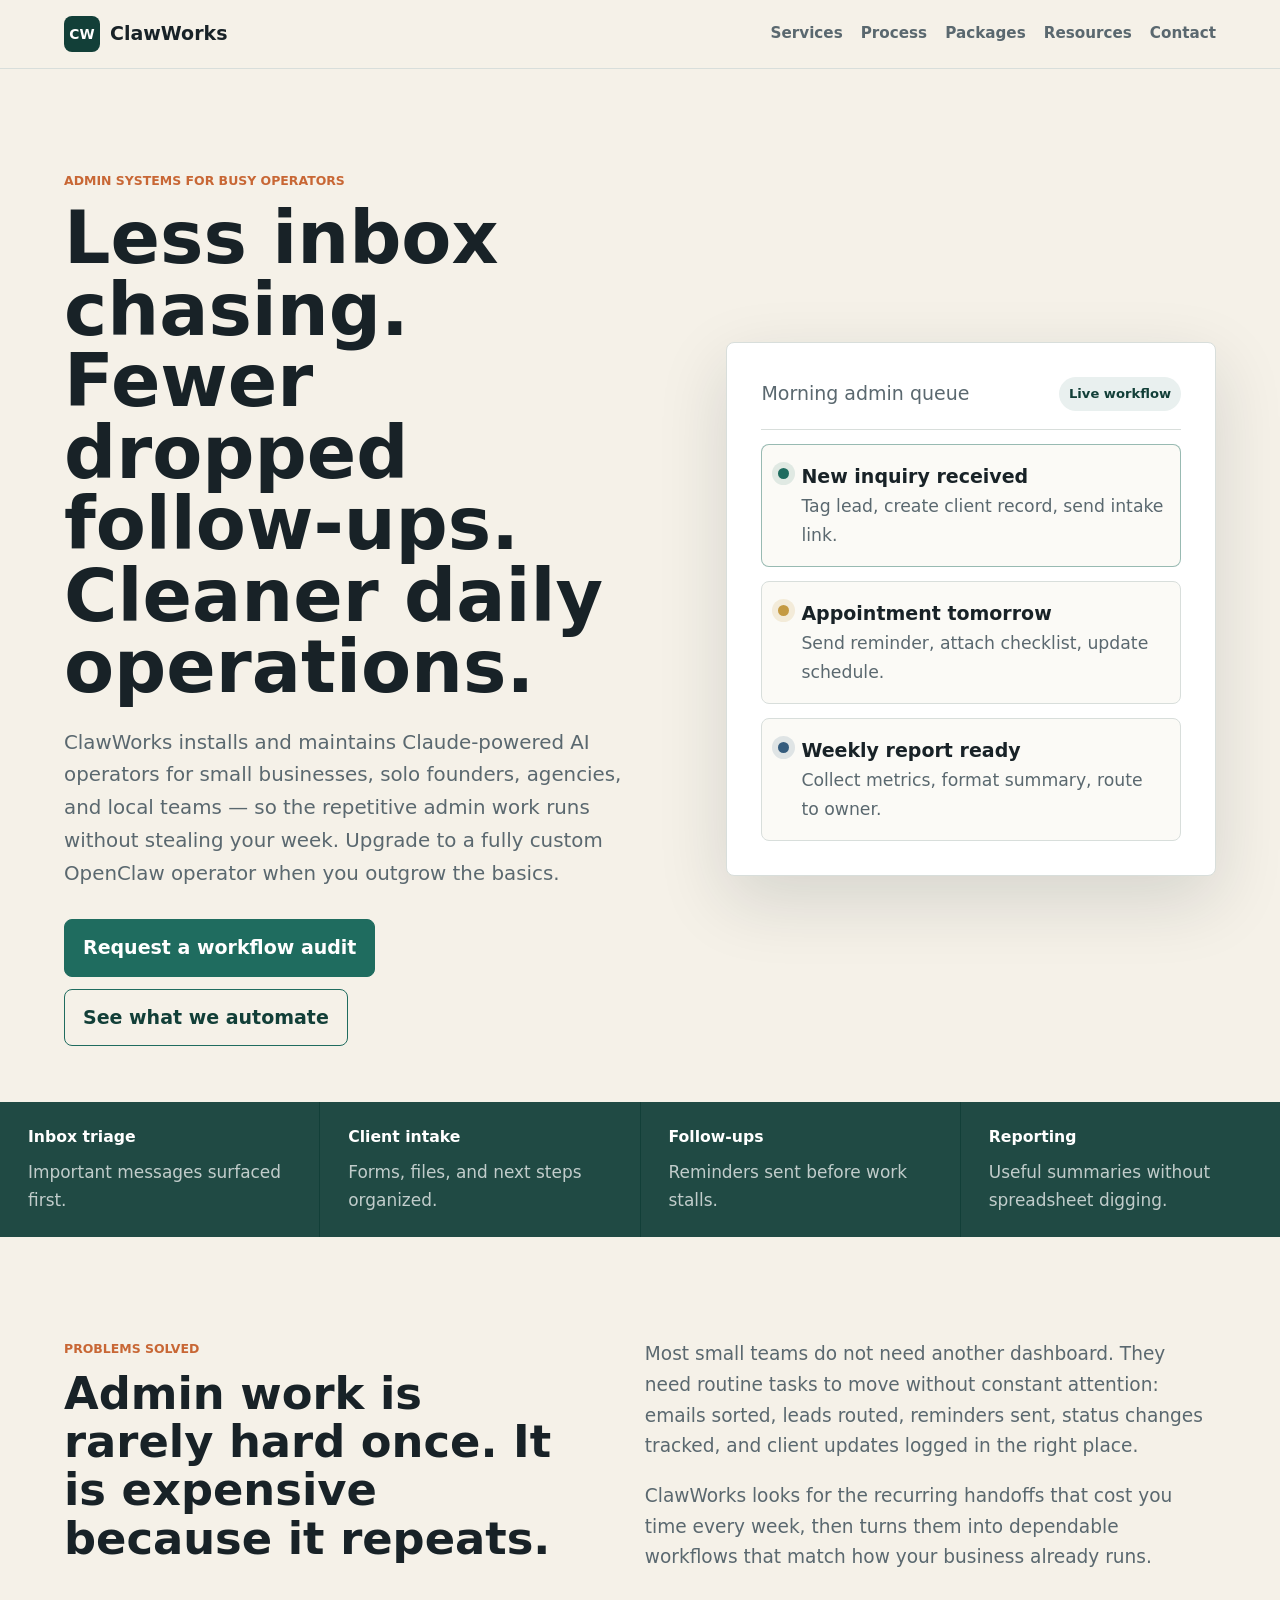
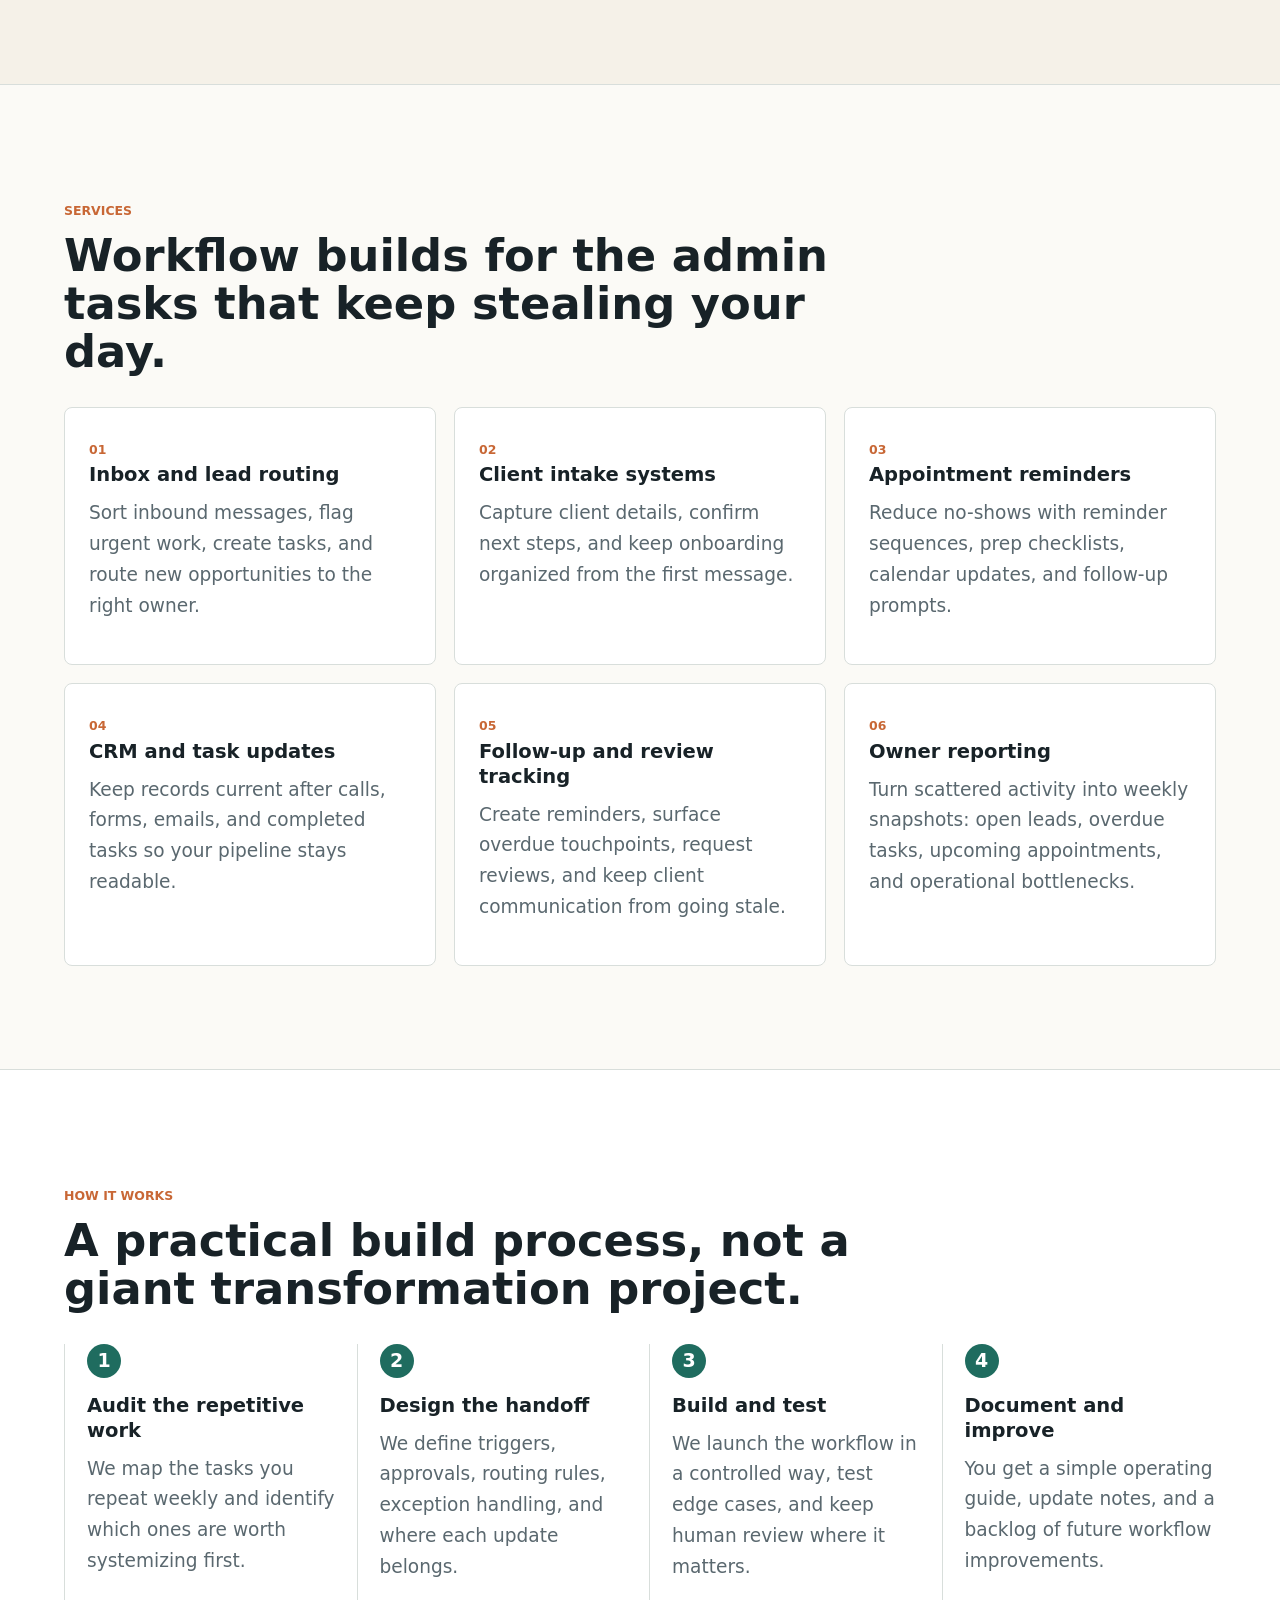
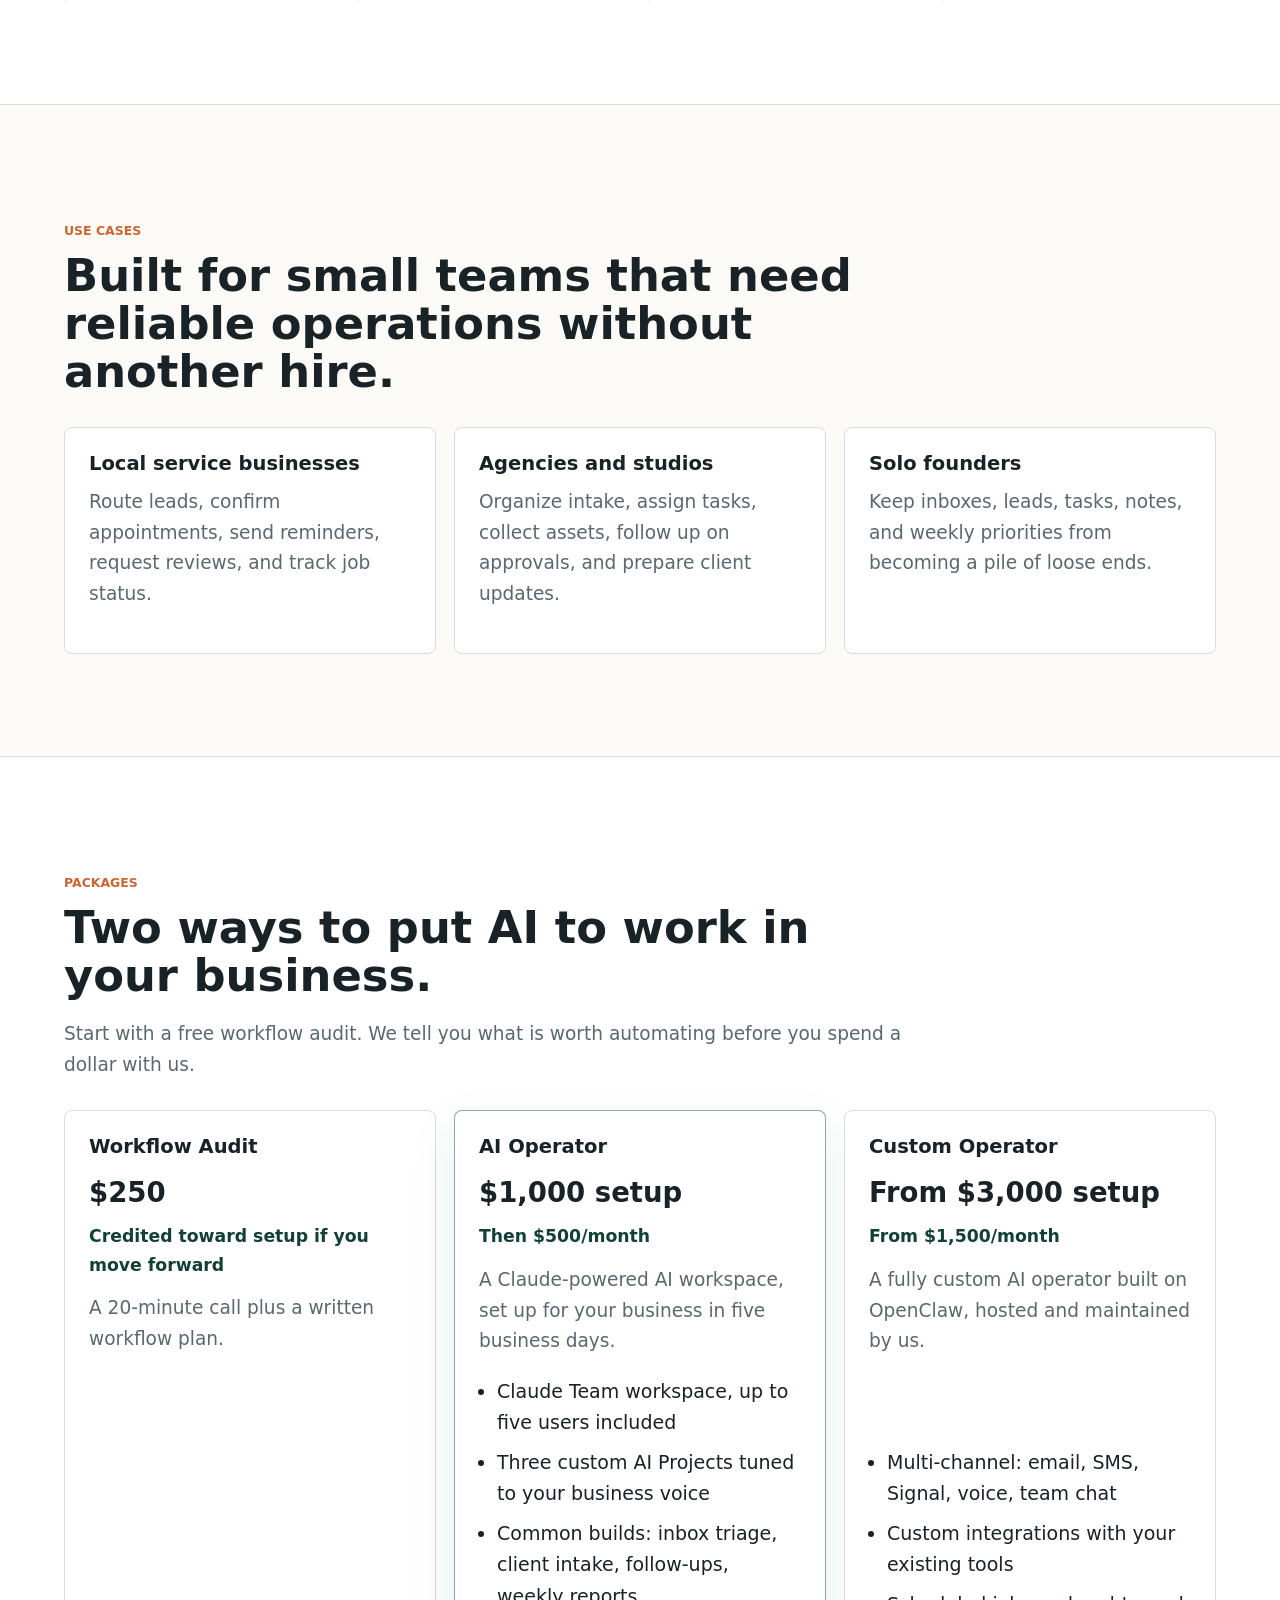
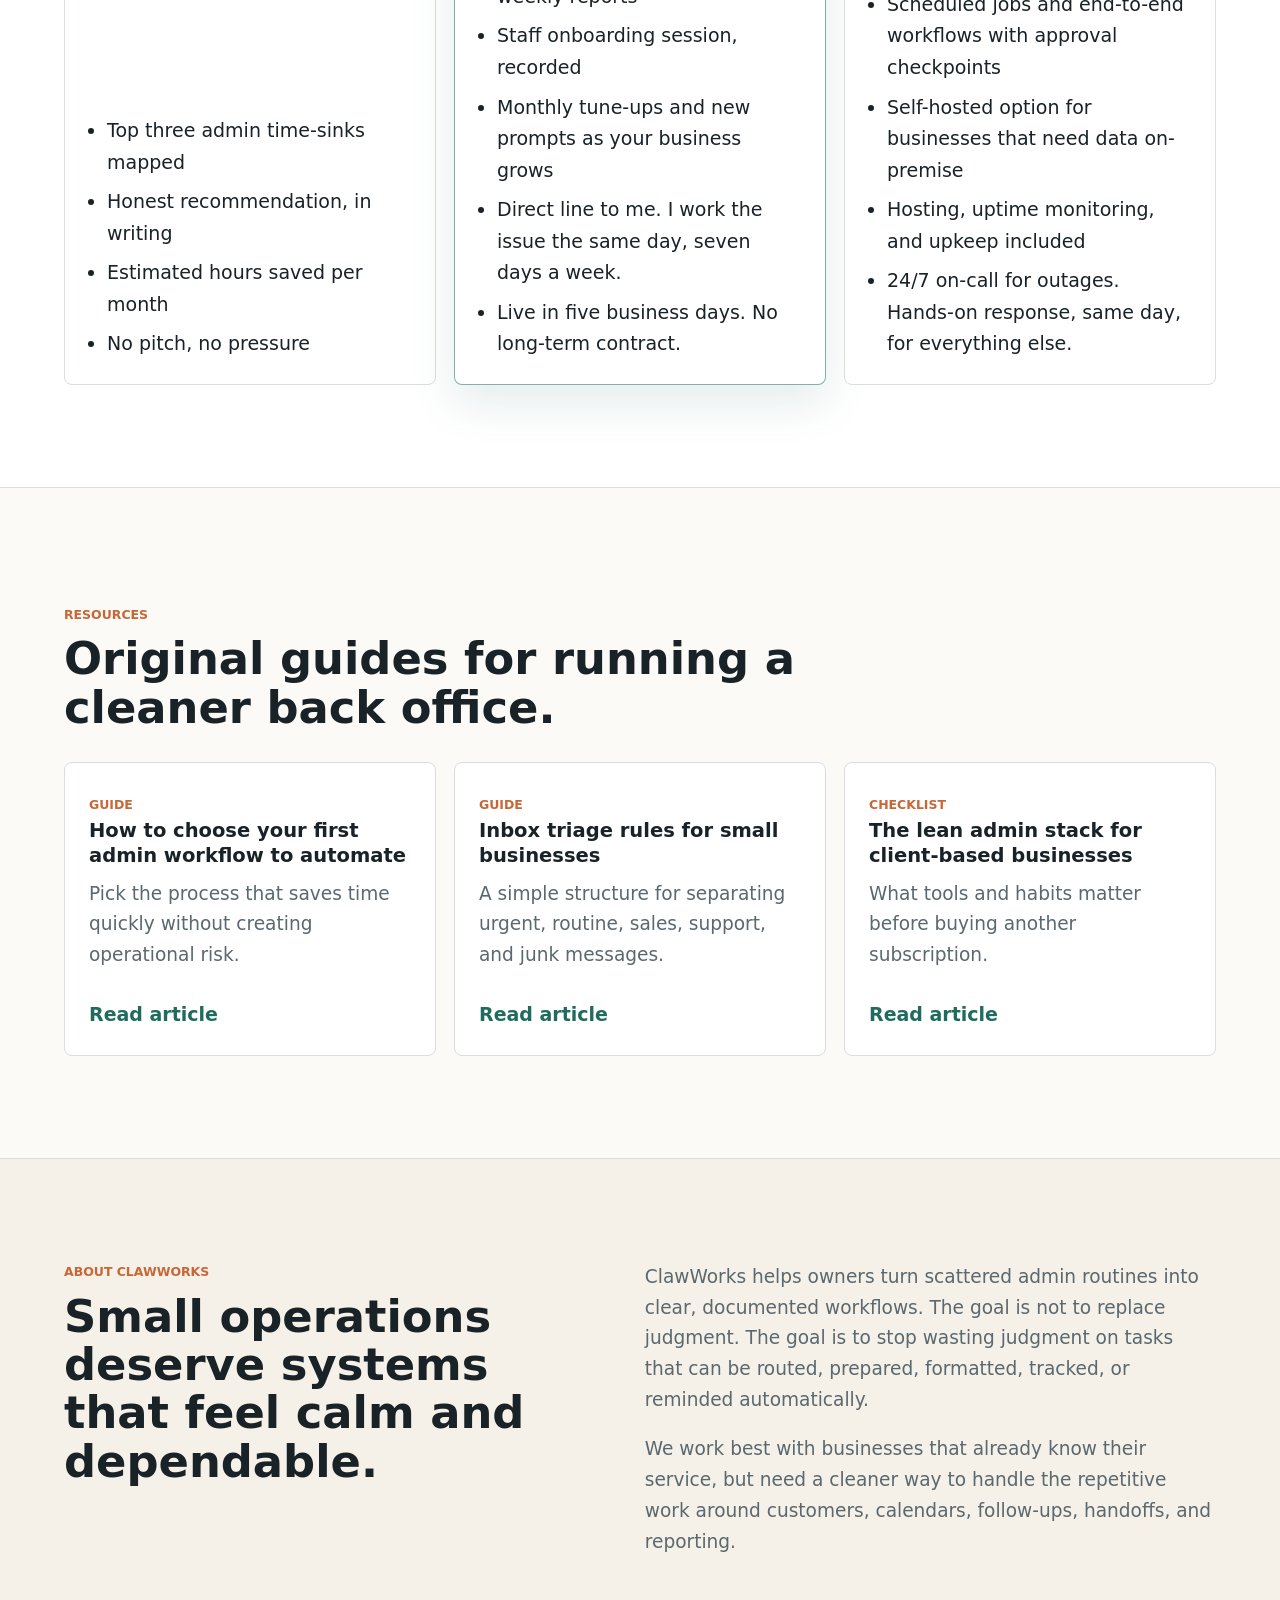
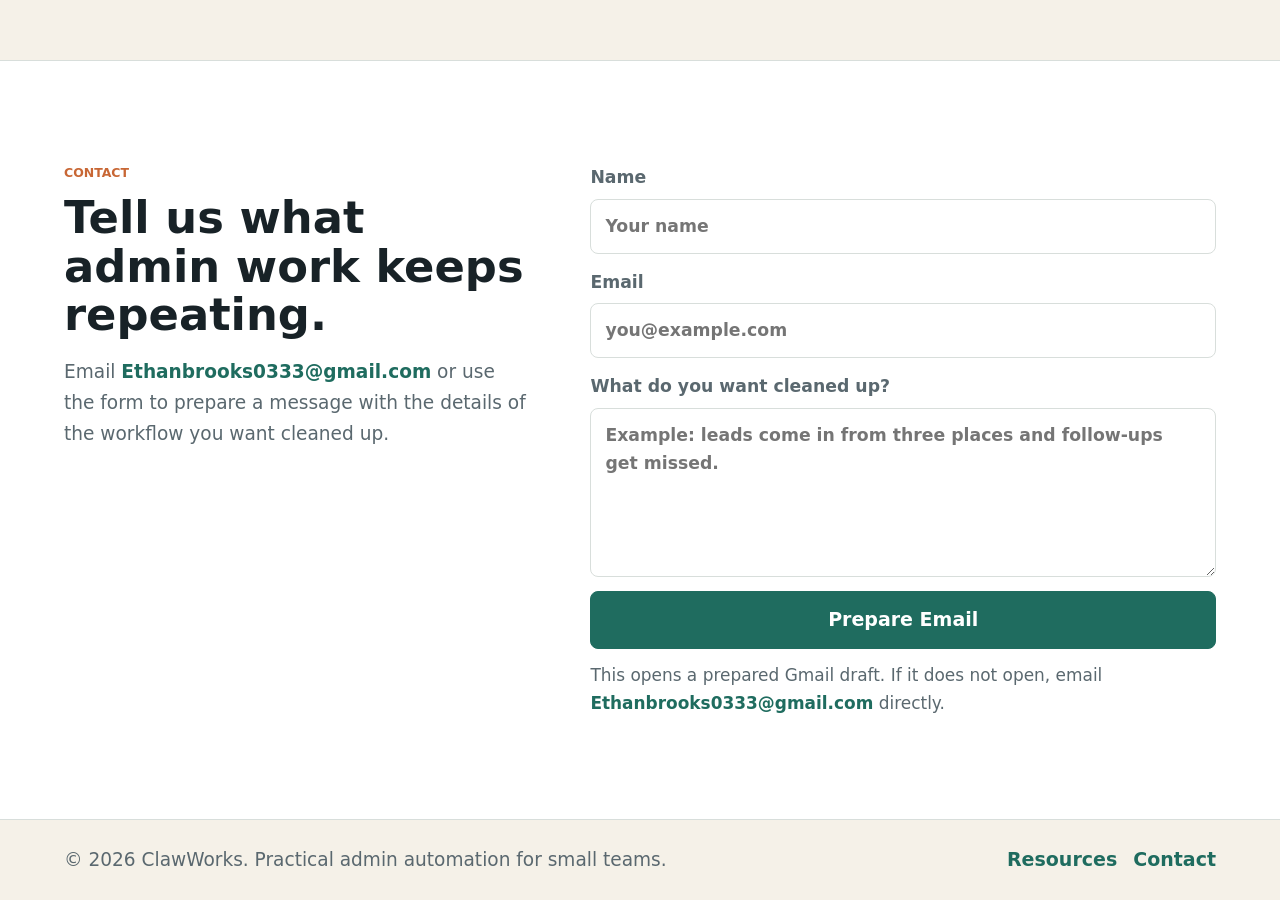
==== commit 46be6716: "Reposition top of page around Claude-powered AI operators - Title now leads with Claude AI Operators" ====
--- a/index.html
+++ b/index.html
@@ -3,10 +3,10 @@
   <head>
     <meta charset="utf-8">
     <meta name="viewport" content="width=device-width, initial-scale=1">
-    <title>ClawWorks | Admin Automation for Small Teams</title>
+    <title>ClawWorks | Claude AI Operators for Small Business</title>
     <meta
       name="description"
-      content="ClawWorks builds practical admin automation systems for small businesses, solo founders, agencies, and local operators."
+      content="ClawWorks installs and maintains Claude-powered AI operators for small businesses: inbox triage, client intake, follow-ups, weekly reports. Set up in five business days."
     >
     <link rel="stylesheet" href="styles.css">
   </head>
@@ -34,9 +34,11 @@
           <p class="eyebrow">Admin systems for busy operators</p>
           <h1>Less inbox chasing. Fewer dropped follow-ups. Cleaner daily operations.</h1>
           <p>
-            ClawWorks is an OpenClaw-powered service that builds practical
-            workflow automation for small businesses, solo founders, agencies,
-            and local teams tired of handling the same admin work by hand.
+            ClawWorks installs and maintains Claude-powered AI operators for
+            small businesses, solo founders, agencies, and local teams &mdash;
+            so the repetitive admin work runs without stealing your week.
+            Upgrade to a fully custom OpenClaw operator when you outgrow
+            the basics.
           </p>
           <div class="hero-actions">
             <a class="button primary" href="#contact">Request a workflow audit</a>
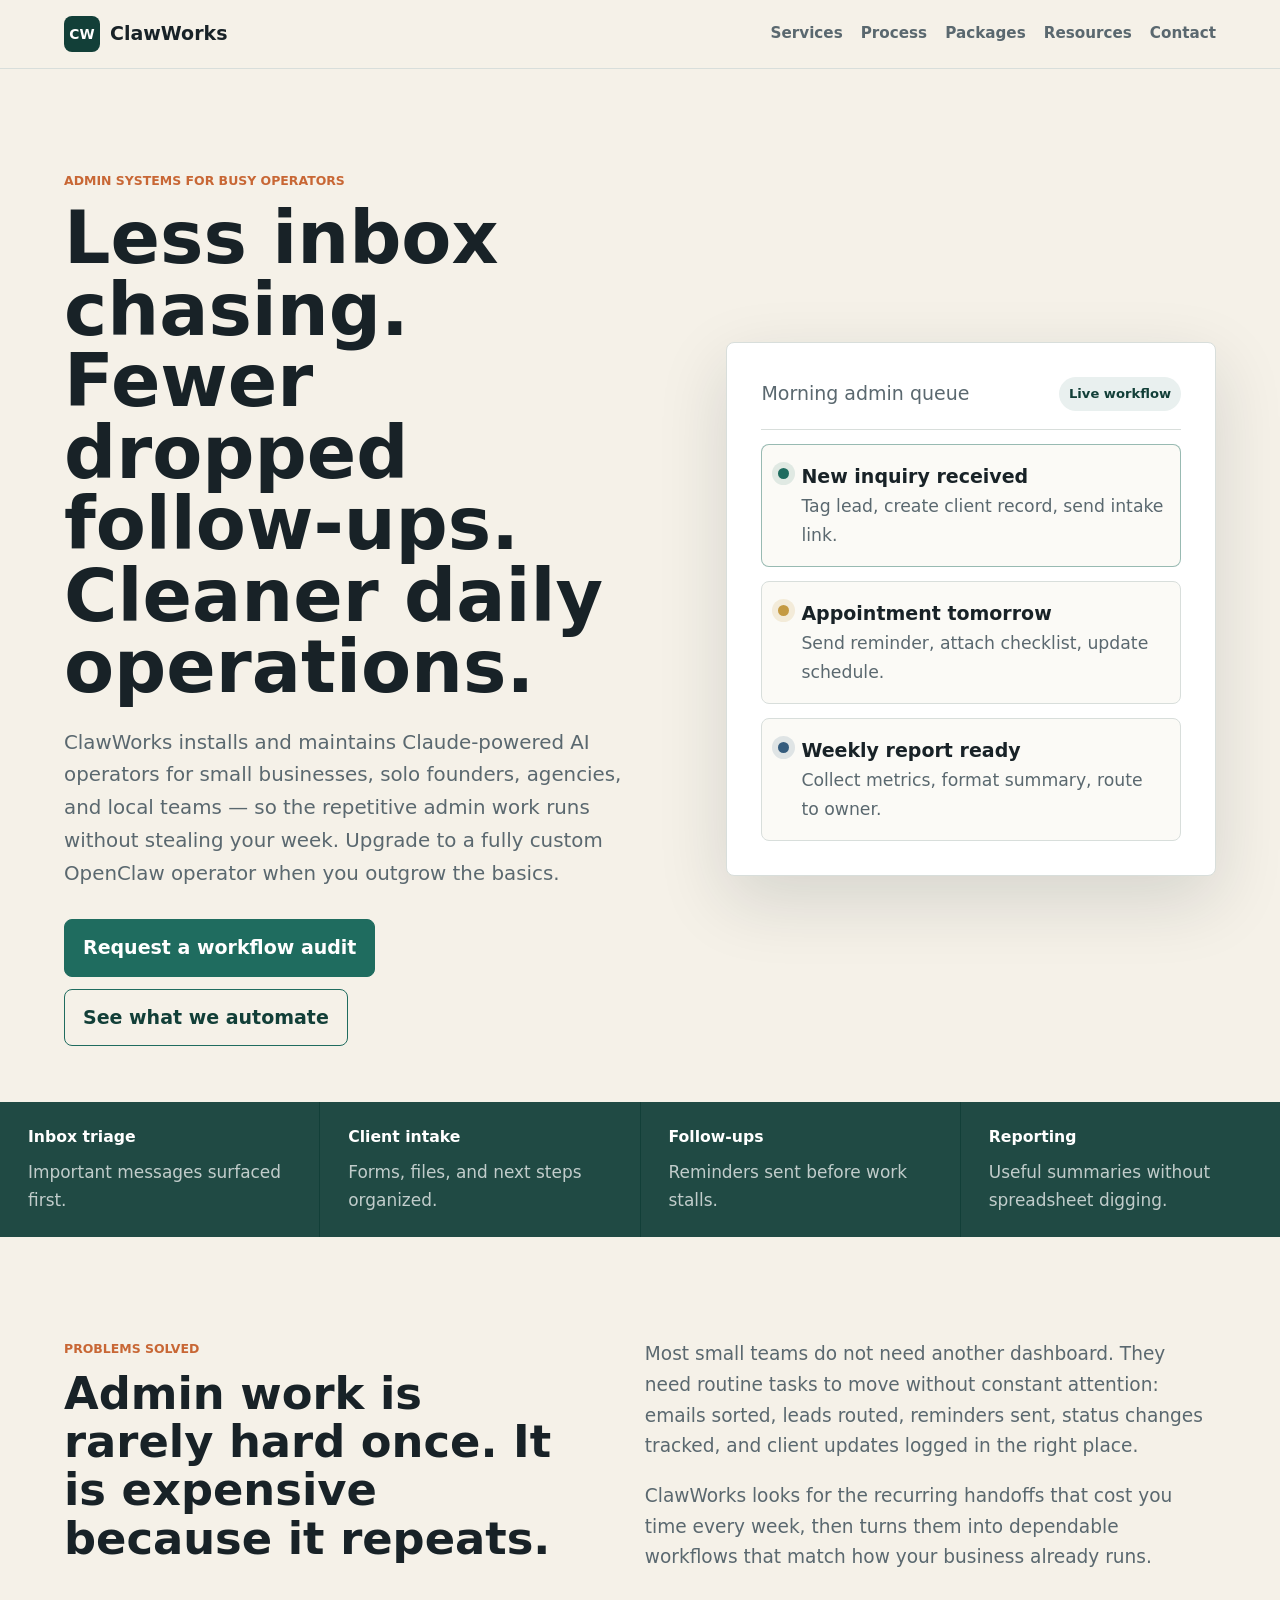
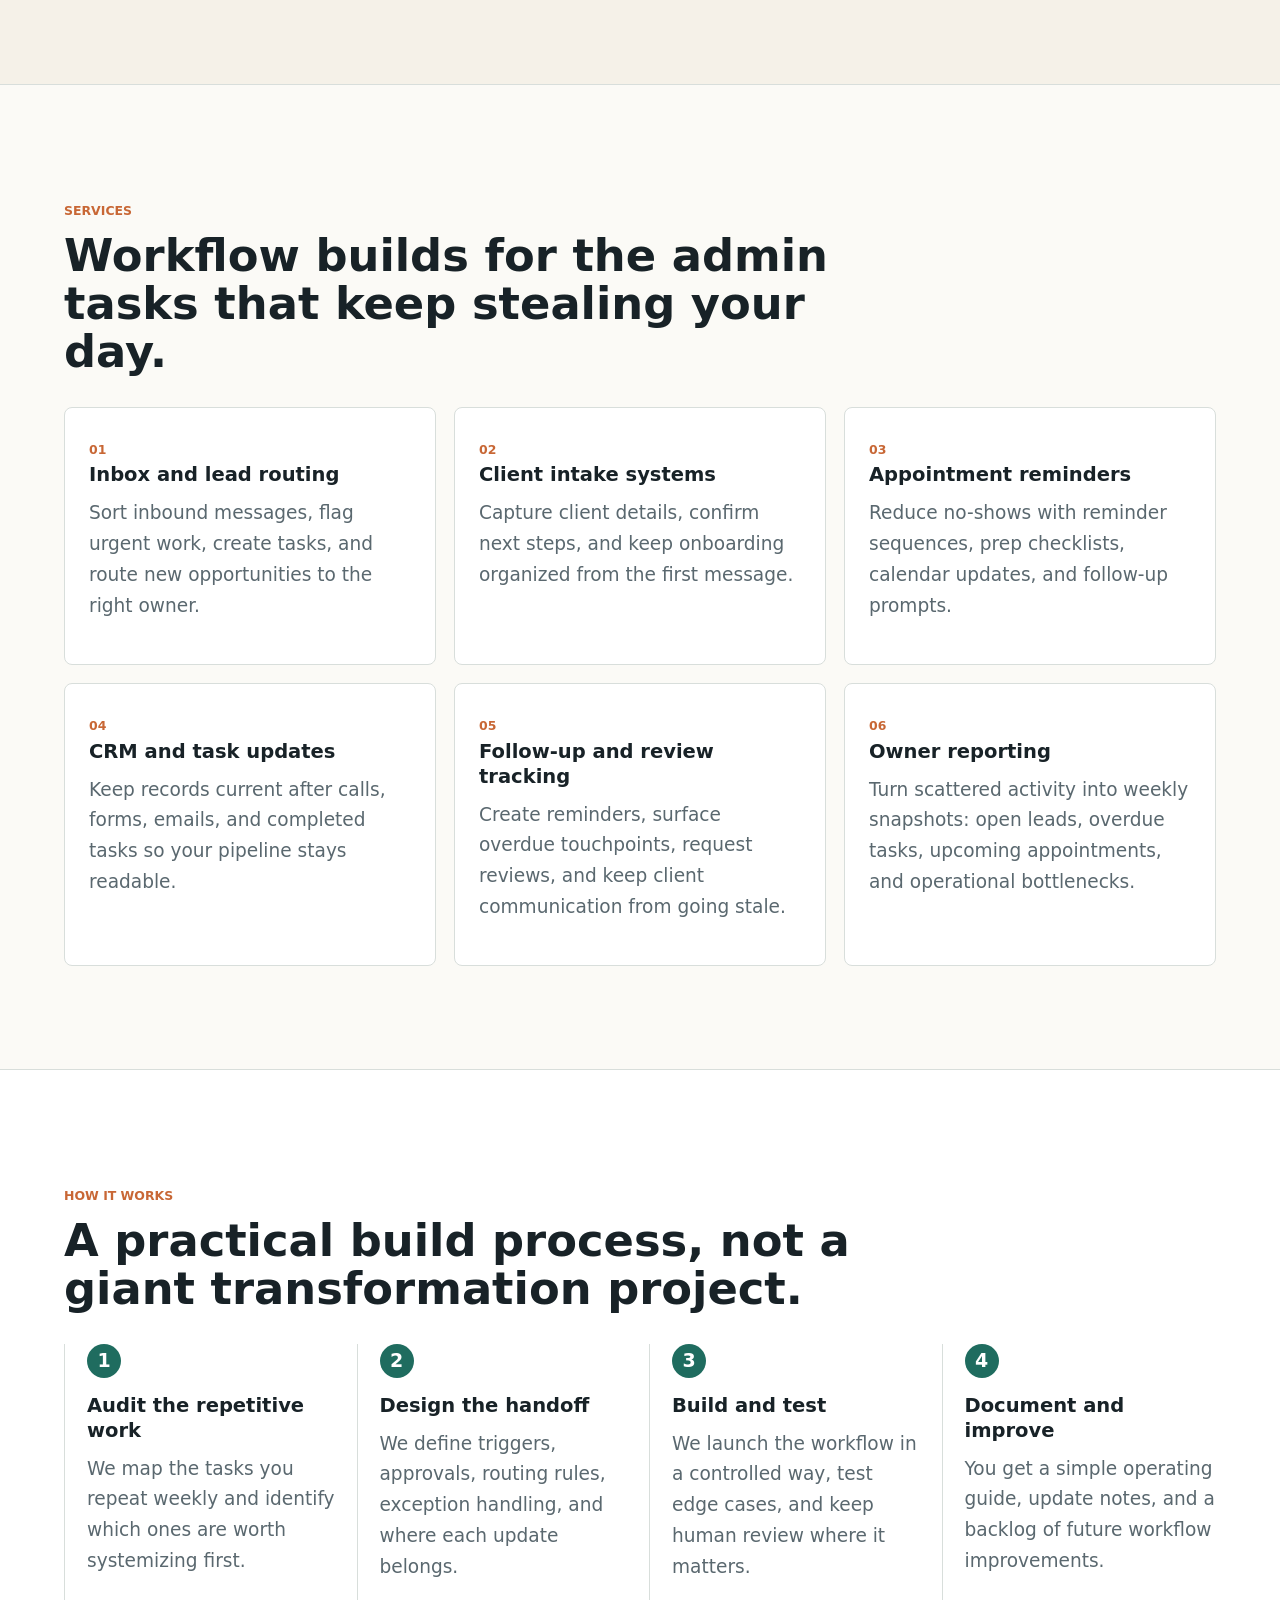
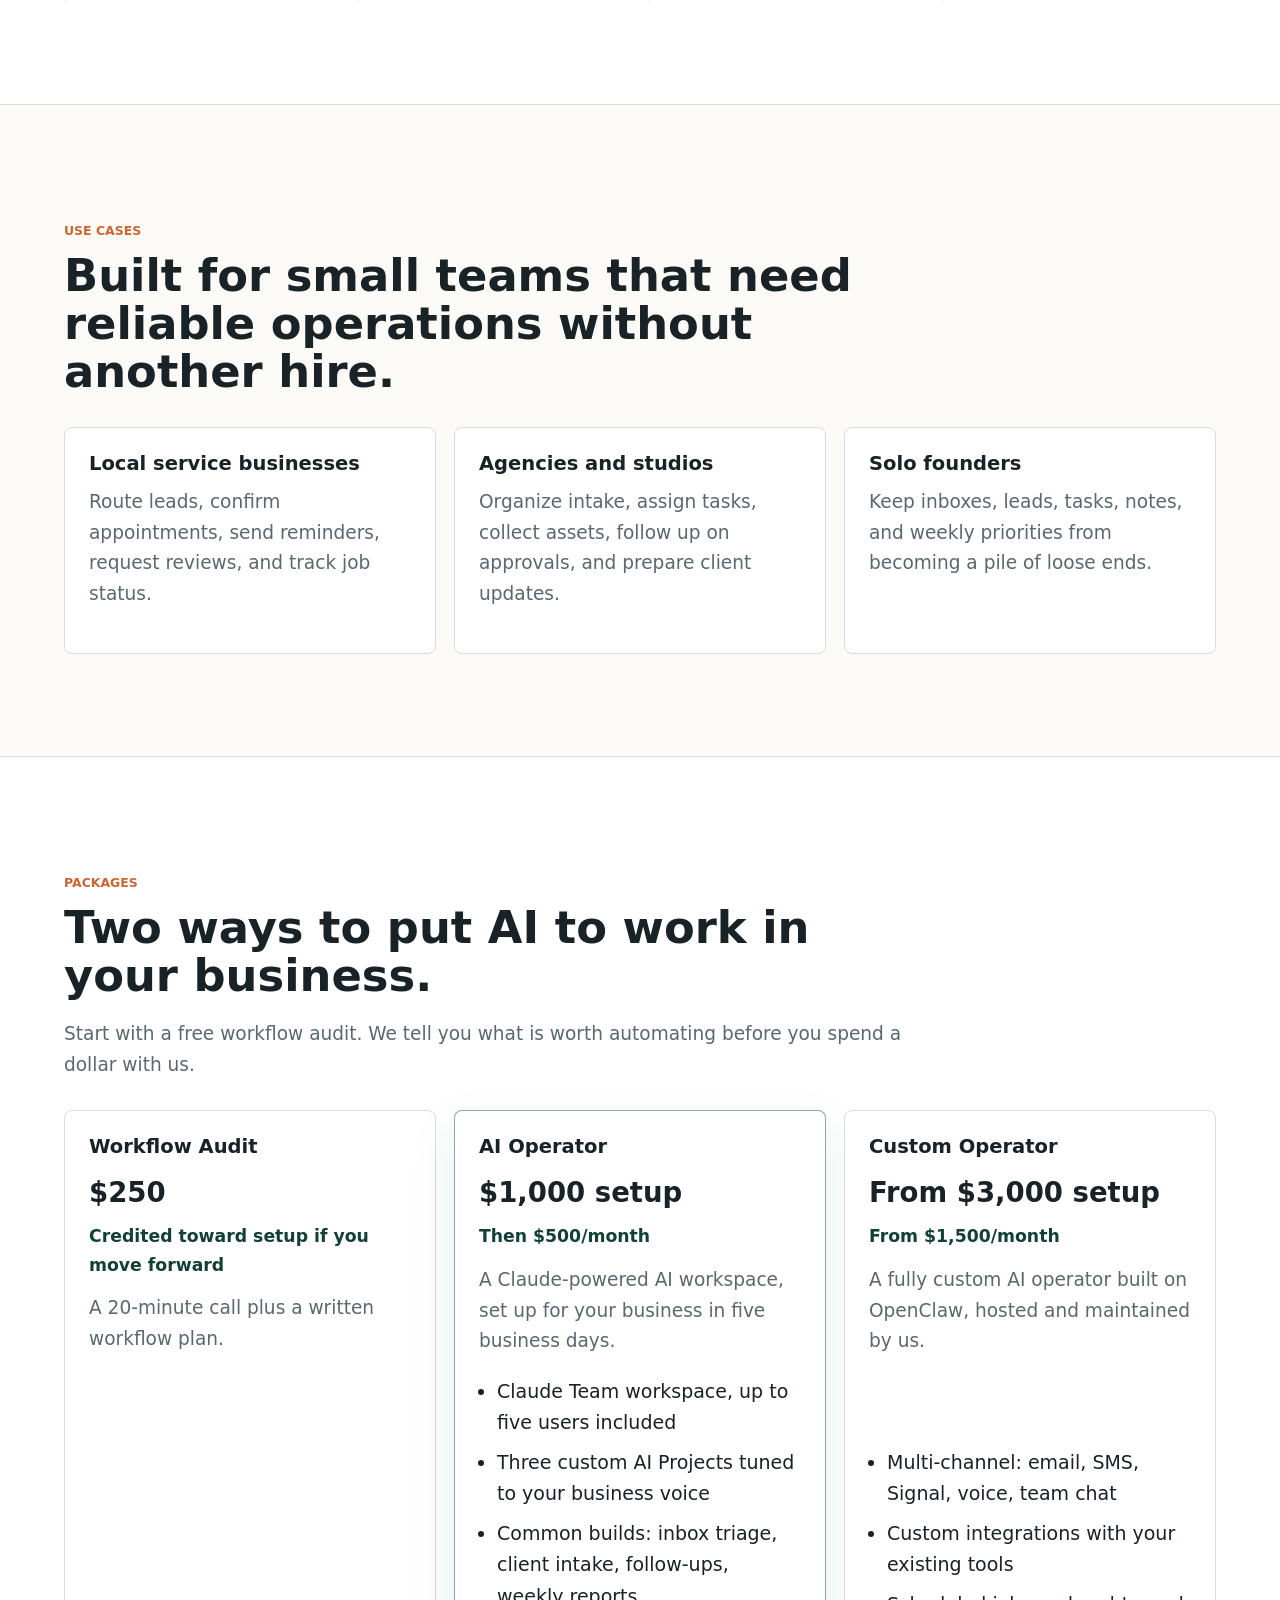
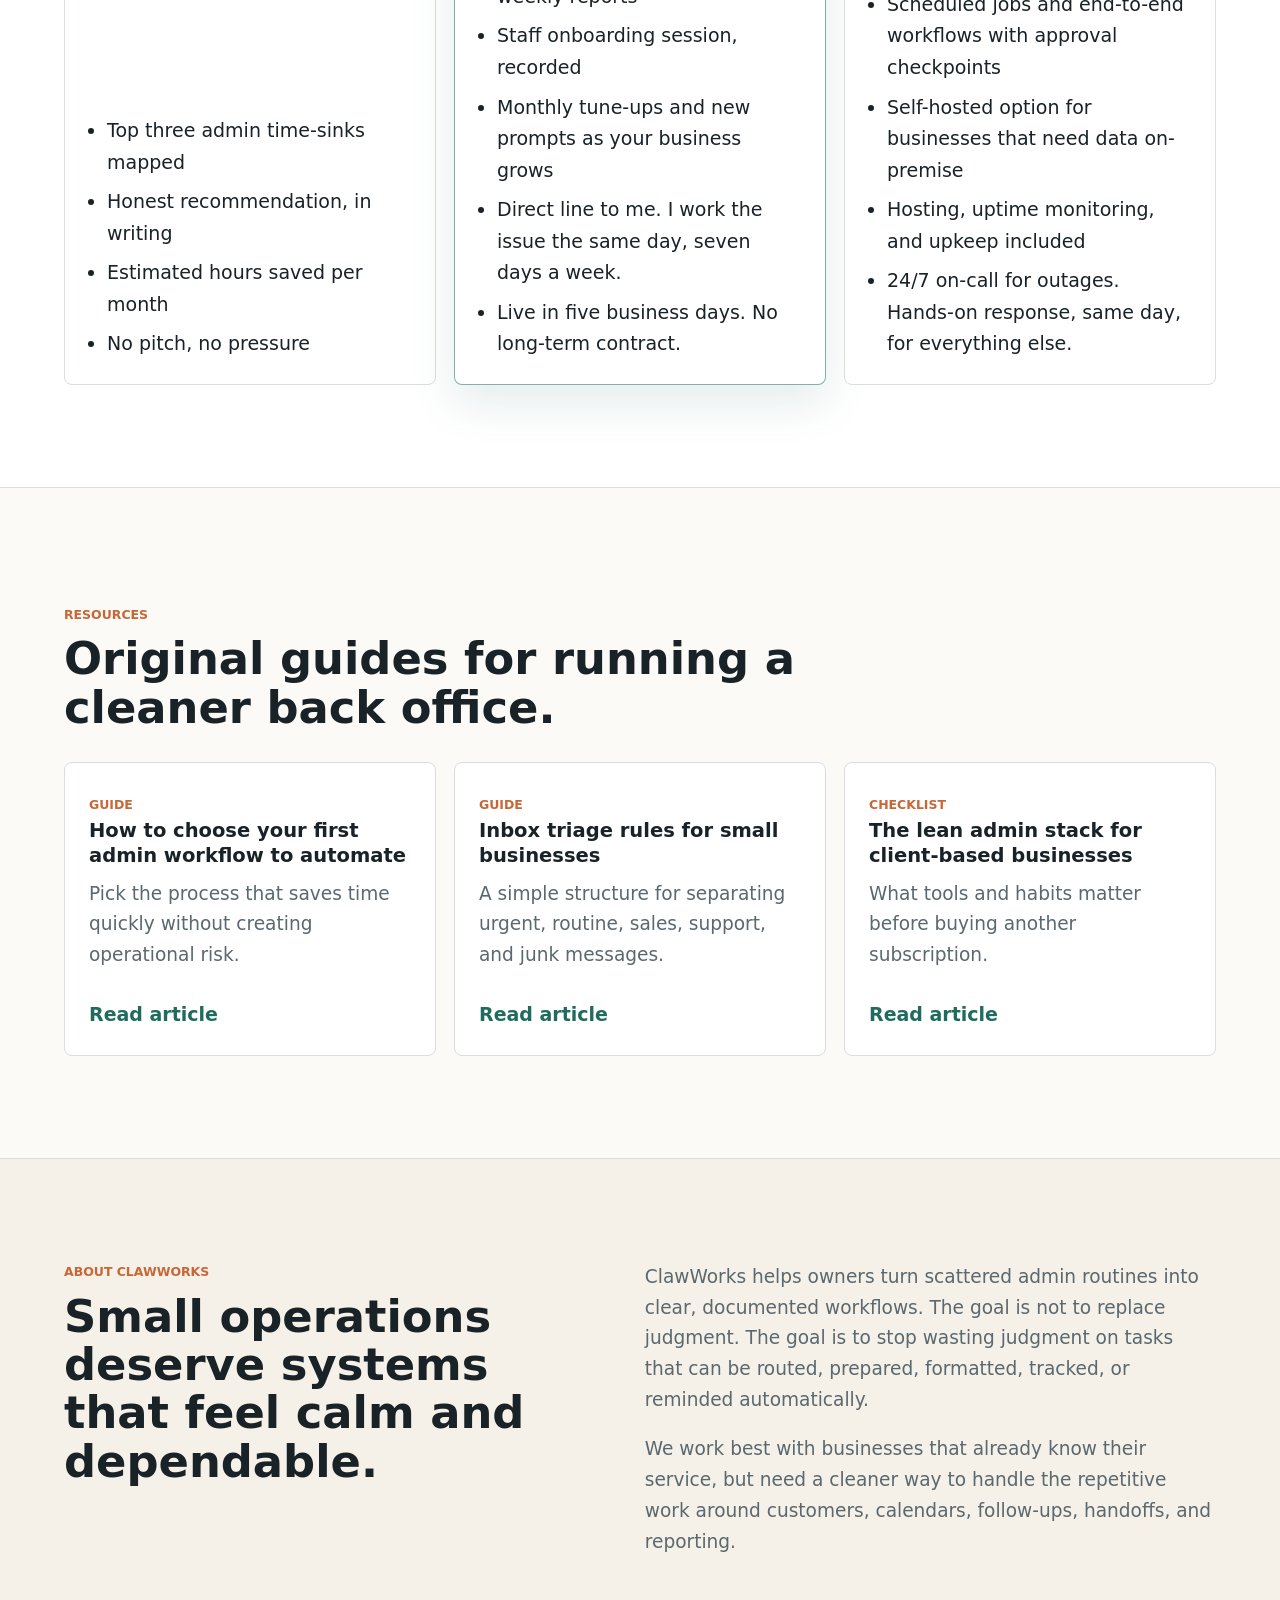
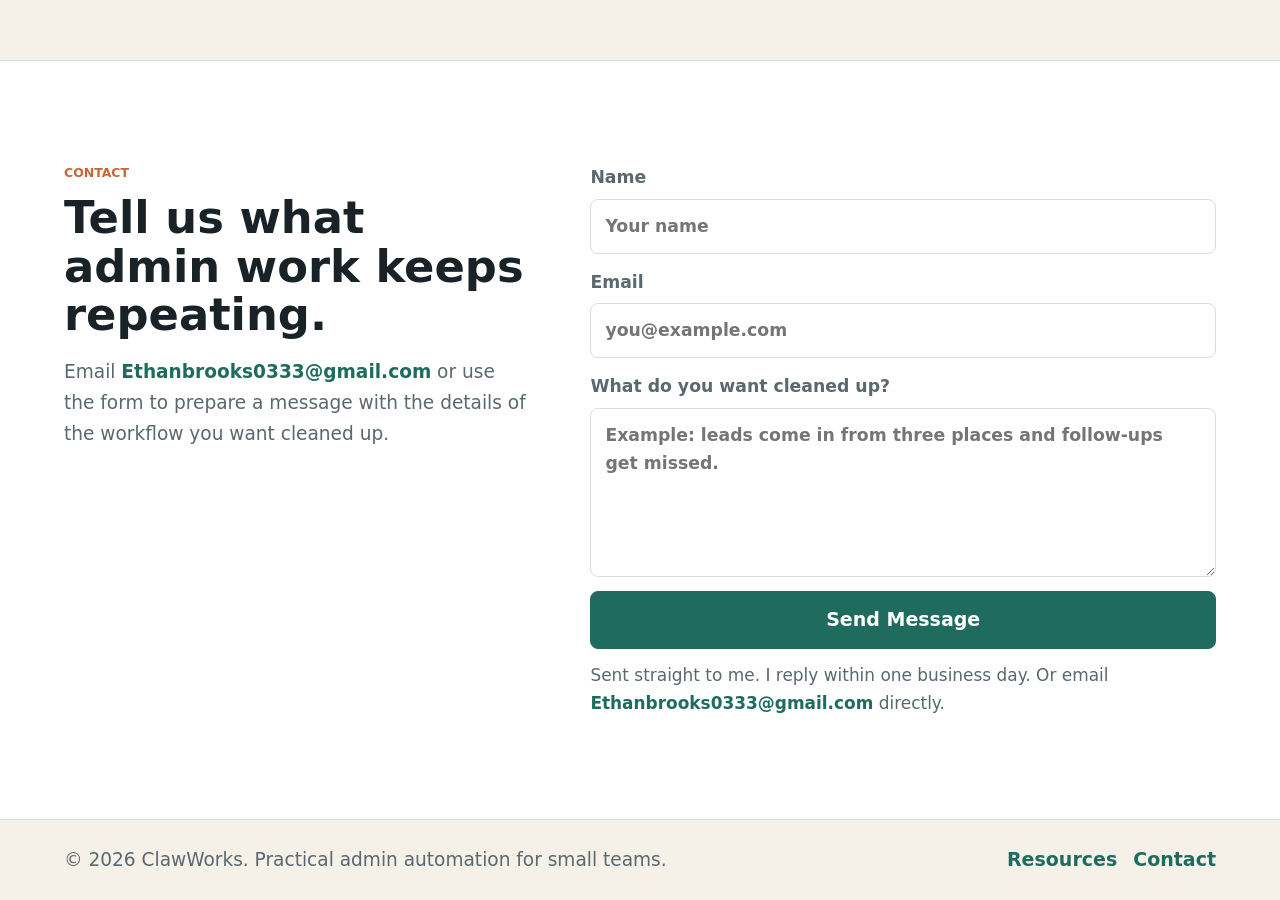
==== commit 1ef844d7: "Switch contact form to Netlify Forms with auto-submit - Form now POSTs directly to Netlify (no Gmail" ====
--- a/index.html
+++ b/index.html
@@ -316,22 +316,33 @@
             want cleaned up.
           </p>
         </div>
-        <form class="contact-form" aria-label="Contact form">
+        <form
+          class="contact-form"
+          name="contact"
+          method="POST"
+          data-netlify="true"
+          netlify-honeypot="bot-field"
+          aria-label="Contact form"
+        >
+          <input type="hidden" name="form-name" value="contact">
+          <p hidden>
+            <label>Do not fill this out: <input name="bot-field"></label>
+          </p>
           <label>
             Name
-            <input type="text" name="name" placeholder="Your name">
+            <input type="text" name="name" placeholder="Your name" required>
           </label>
           <label>
             Email
-            <input type="email" name="email" placeholder="you@example.com">
+            <input type="email" name="email" placeholder="you@example.com" required>
           </label>
           <label>
             What do you want cleaned up?
-            <textarea name="message" rows="5" placeholder="Example: leads come in from three places and follow-ups get missed."></textarea>
+            <textarea name="message" rows="5" placeholder="Example: leads come in from three places and follow-ups get missed." required></textarea>
           </label>
-          <button type="submit">Prepare Email</button>
+          <button type="submit">Send Message</button>
           <p class="form-note" id="form-note">
-            This opens a prepared Gmail draft. If it does not open, email
+            Sent straight to me. I reply within one business day. Or email
             <a href="mailto:Ethanbrooks0333@gmail.com">Ethanbrooks0333@gmail.com</a>
             directly.
           </p>
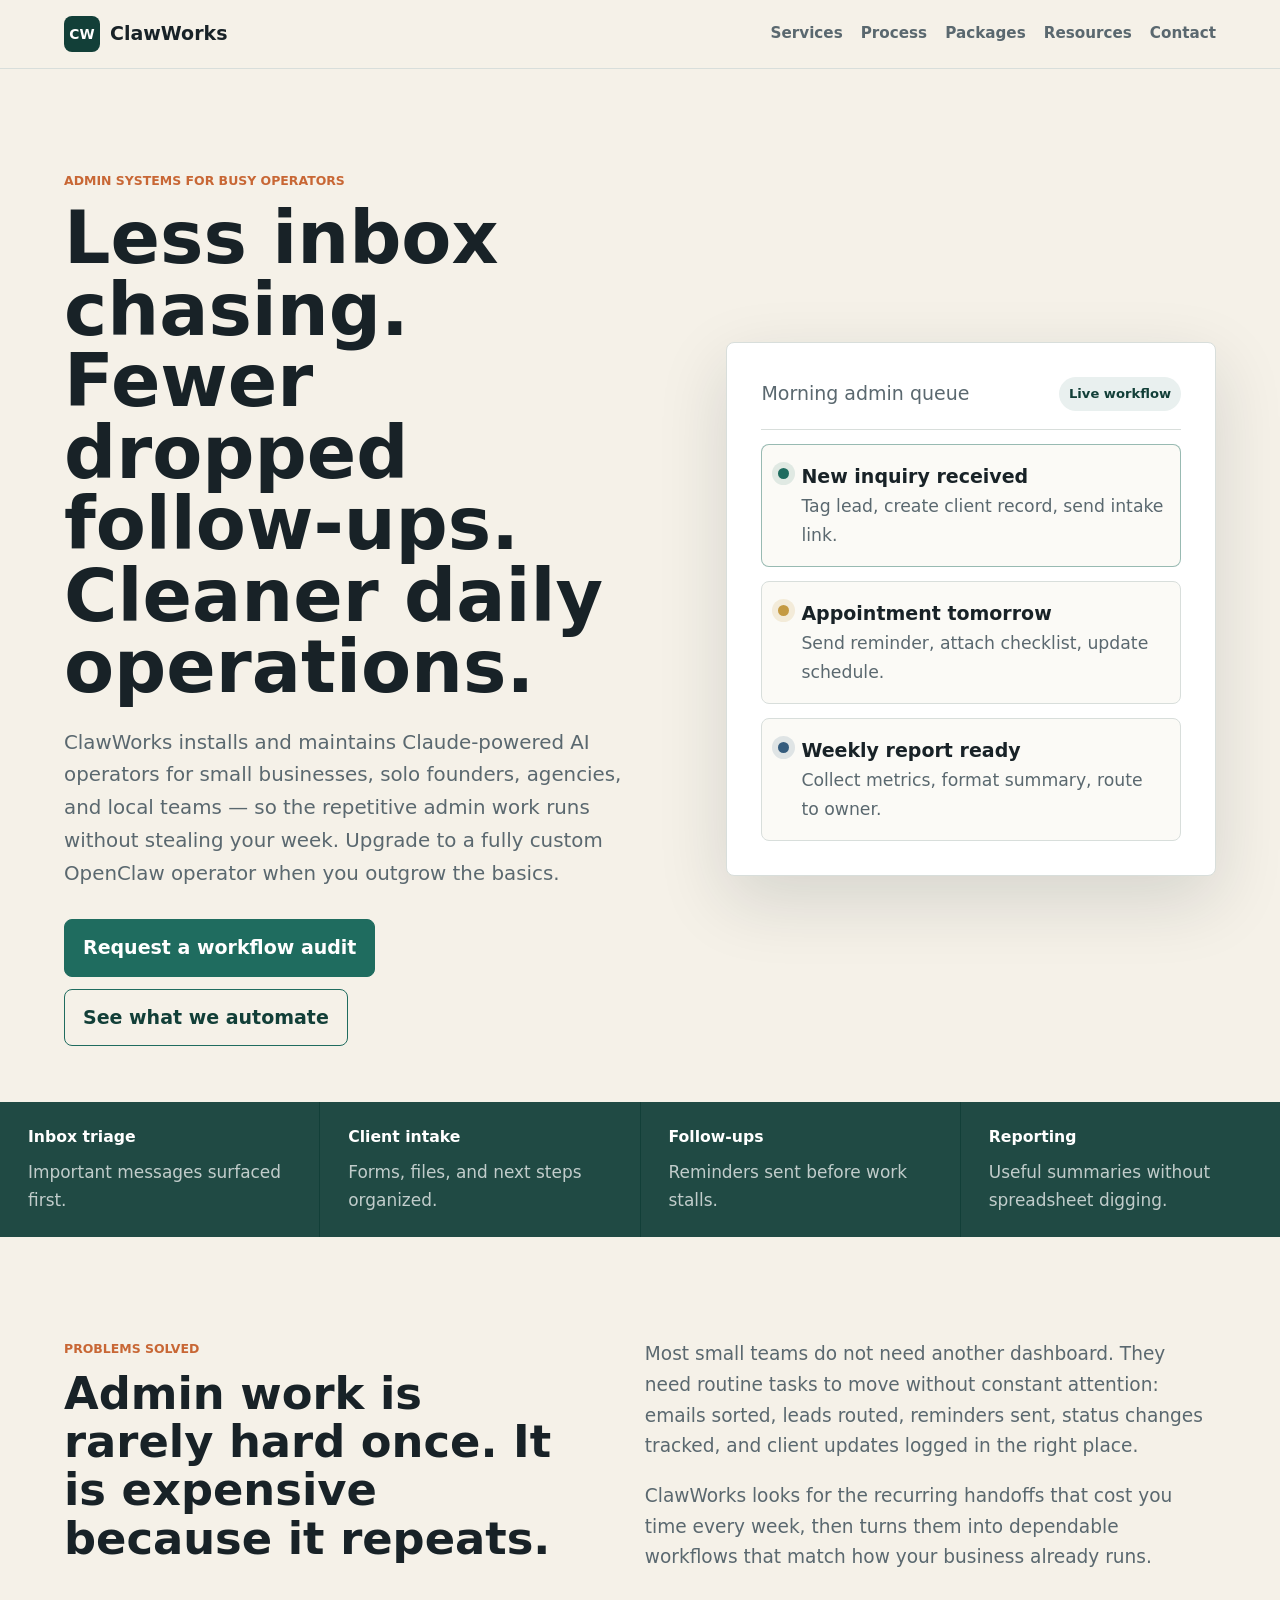
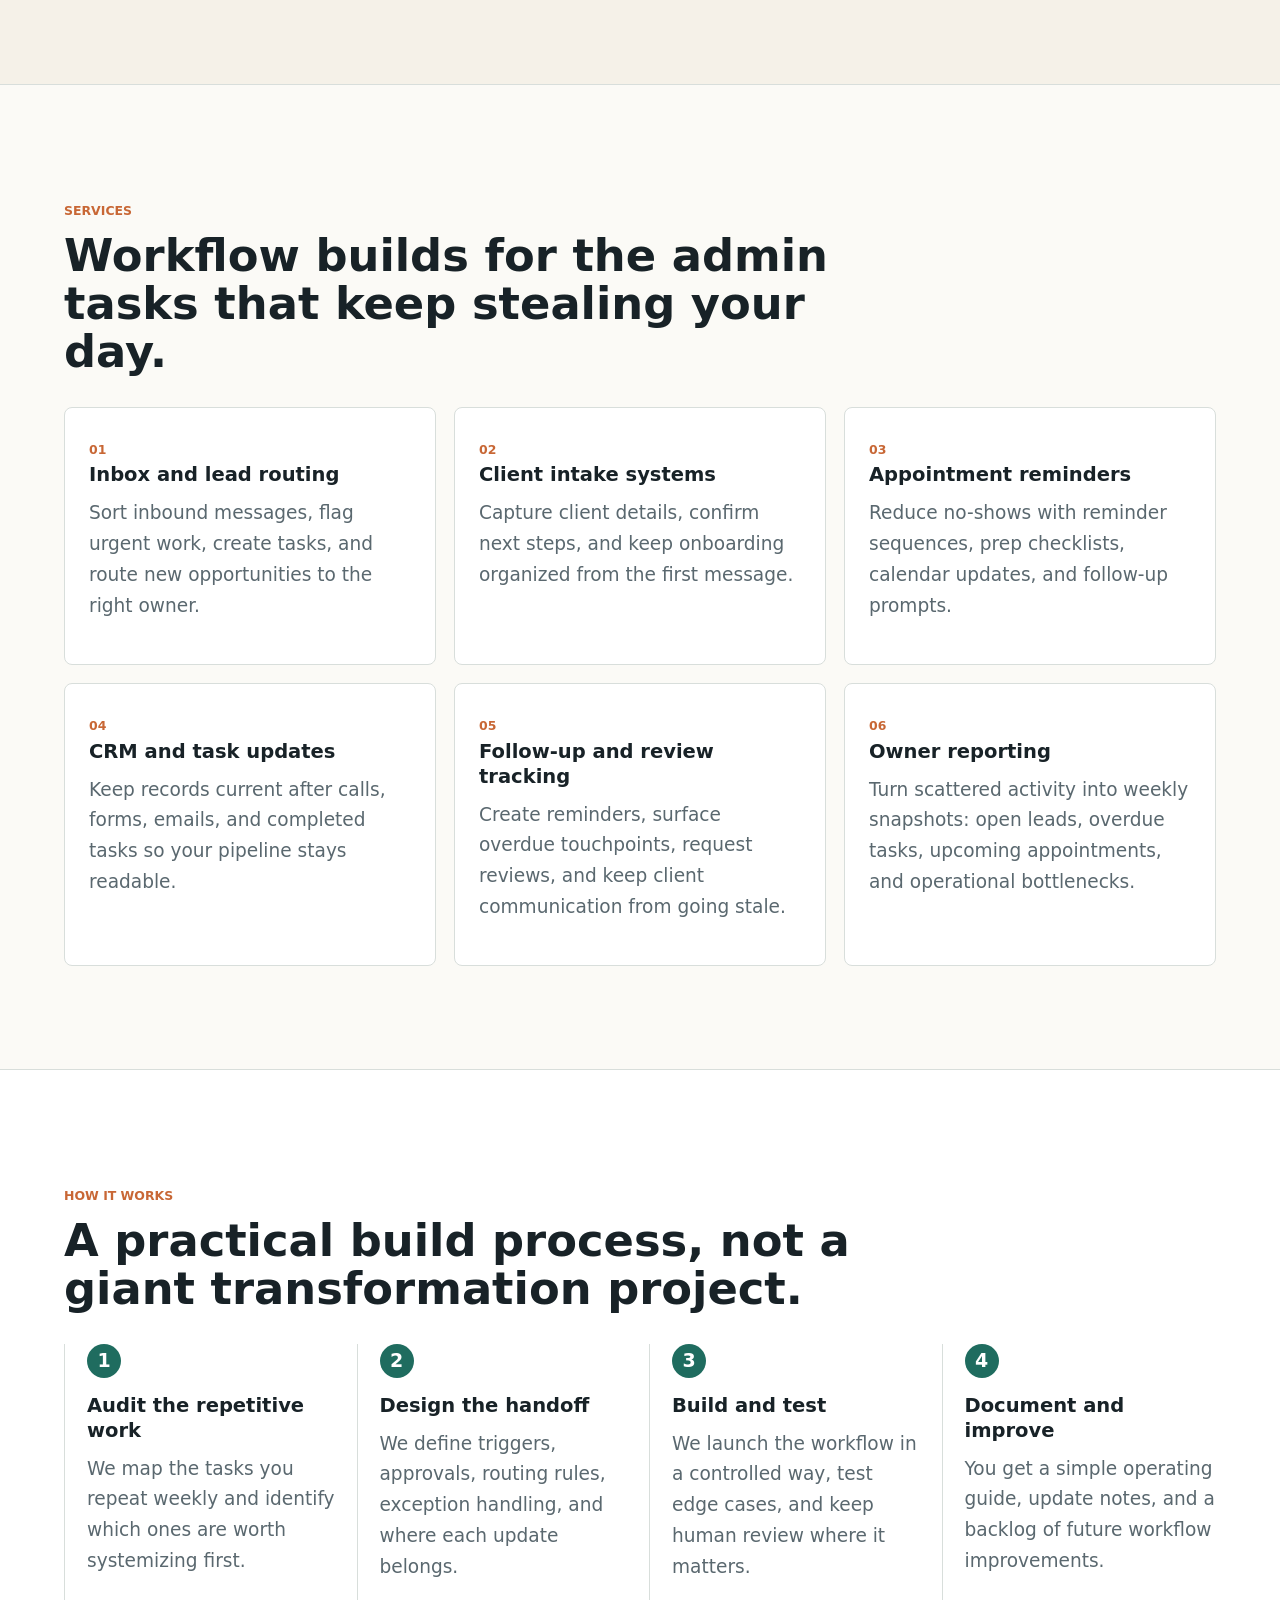
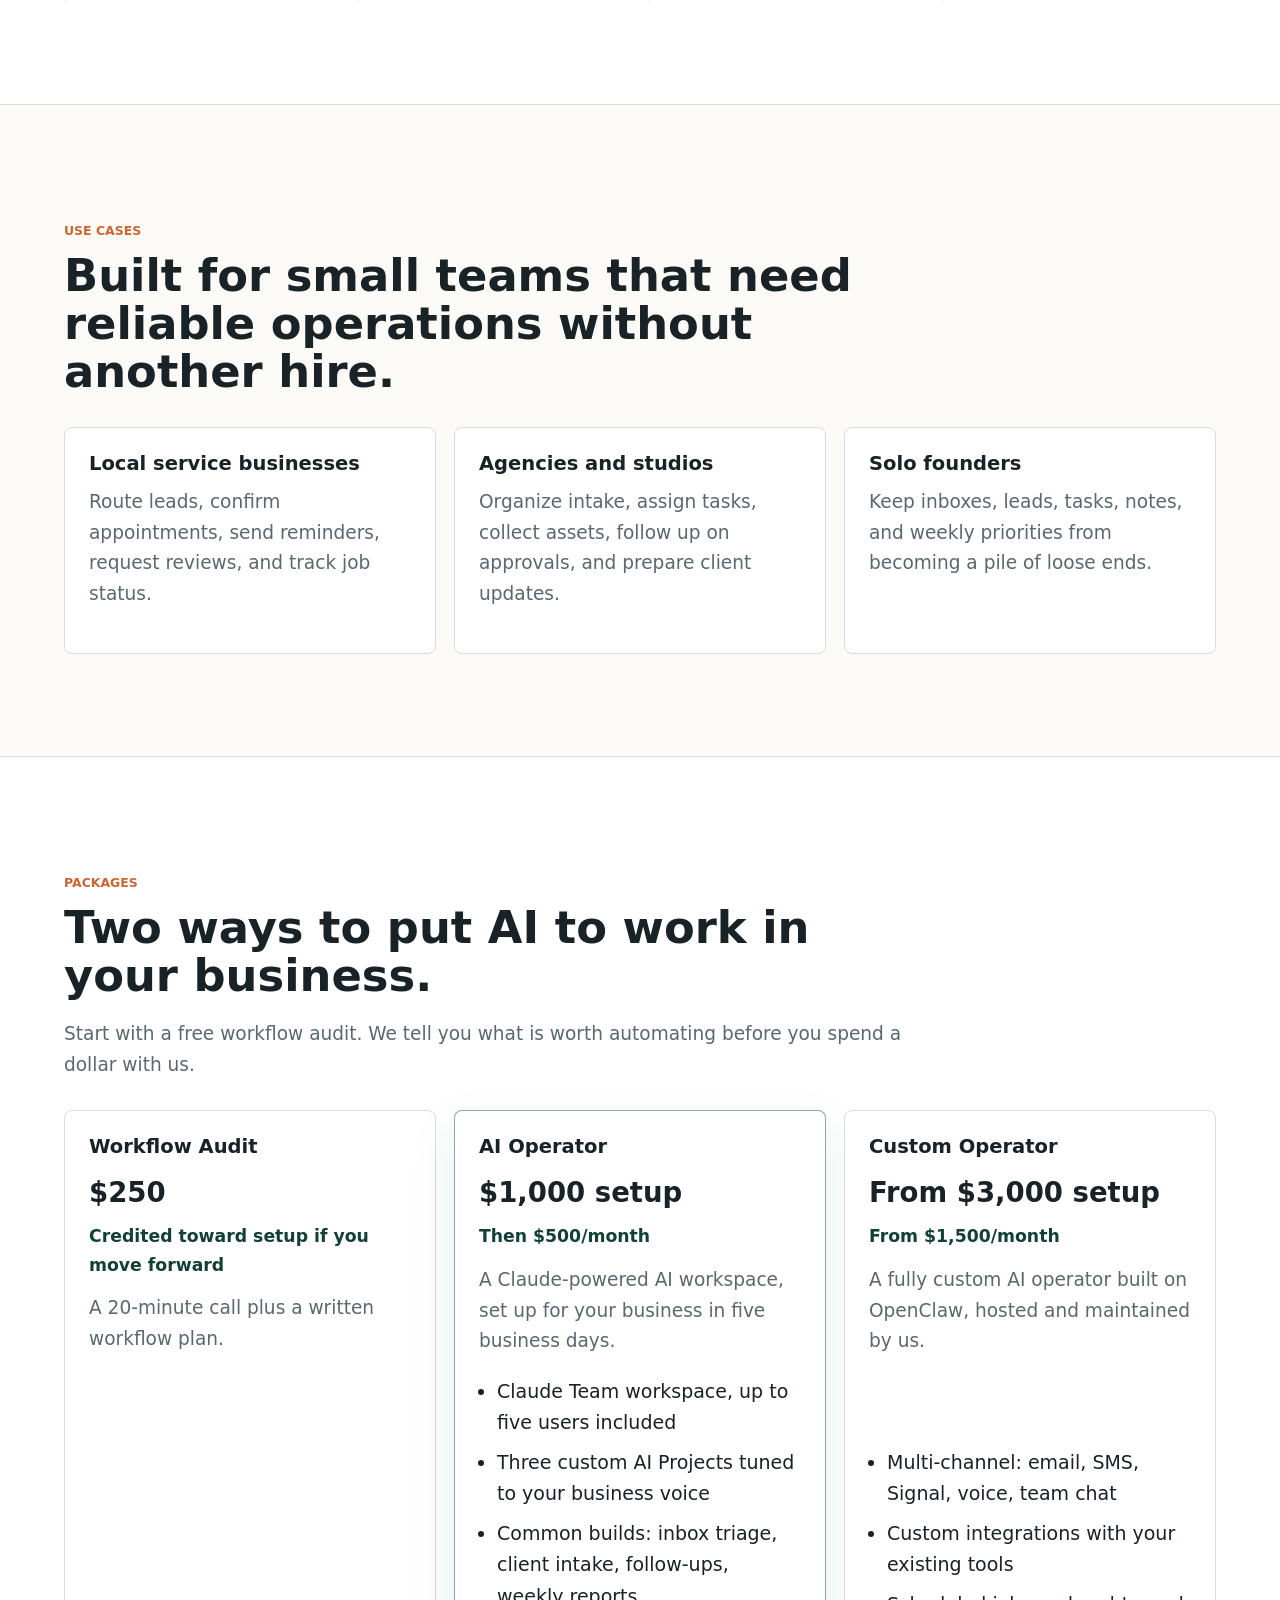
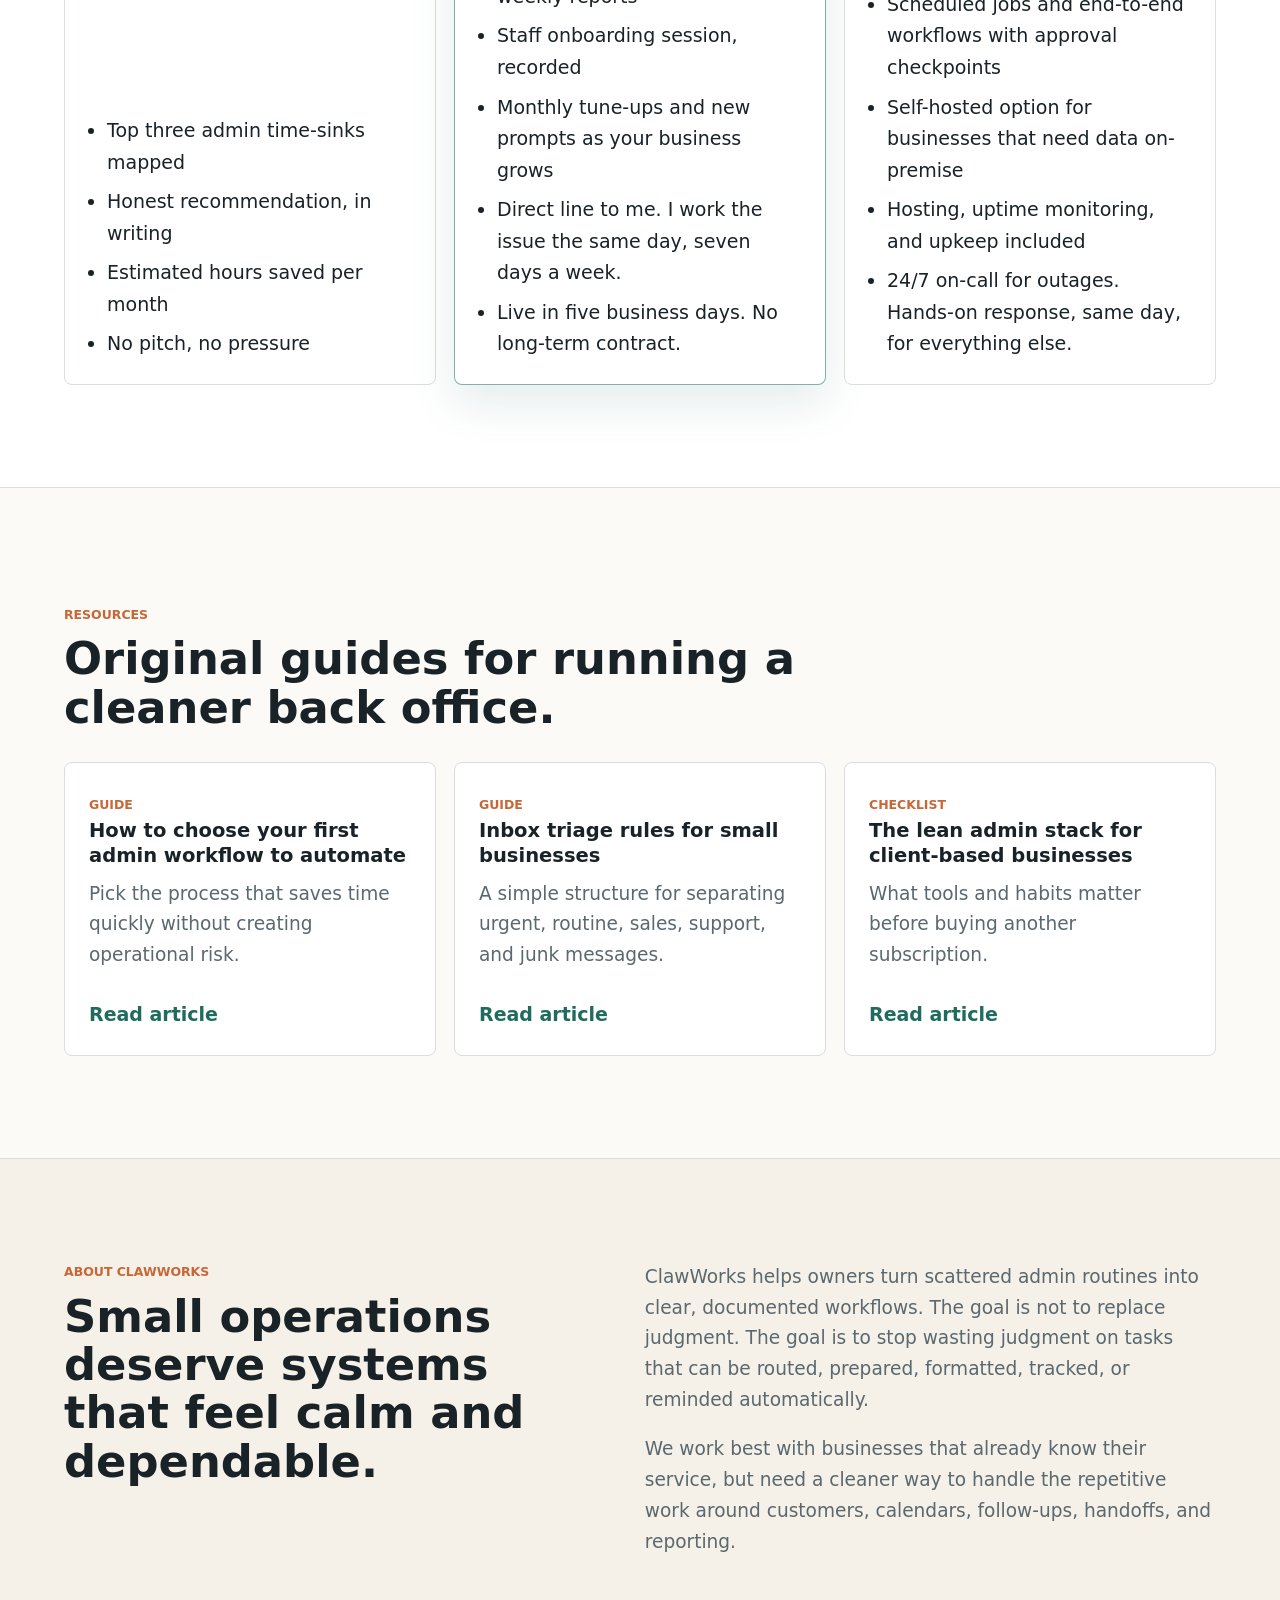
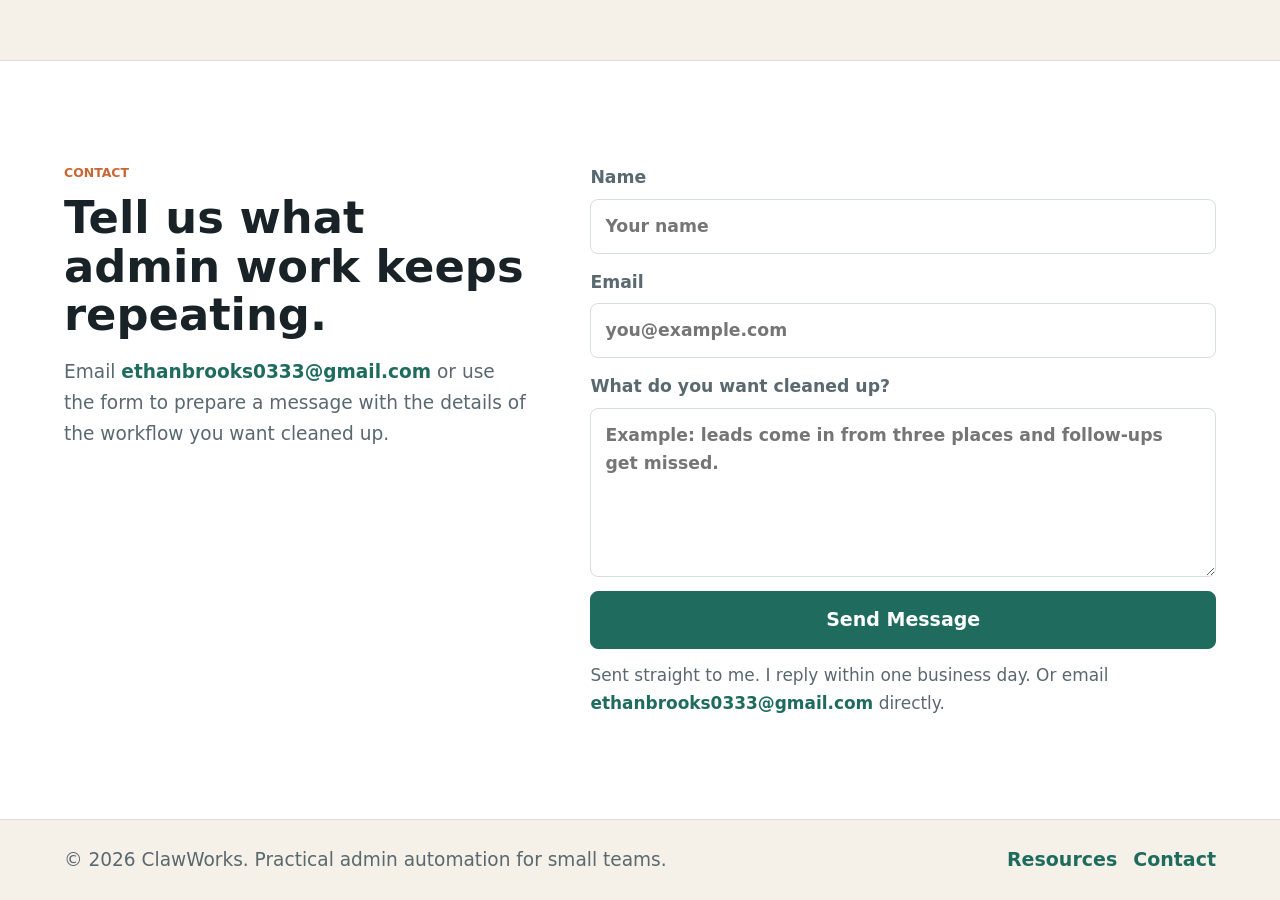
==== commit e949e5d9: "Lowercase displayed email address" ====
--- a/index.html
+++ b/index.html
@@ -311,7 +311,7 @@
           <p class="eyebrow">Contact</p>
           <h2>Tell us what admin work keeps repeating.</h2>
           <p>
-            Email <a href="mailto:Ethanbrooks0333@gmail.com">Ethanbrooks0333@gmail.com</a> or use
+            Email <a href="mailto:ethanbrooks0333@gmail.com">ethanbrooks0333@gmail.com</a> or use
             the form to prepare a message with the details of the workflow you
             want cleaned up.
           </p>
@@ -320,7 +320,8 @@
           class="contact-form"
           name="contact"
           method="POST"
-          data-netlify="true"
+          action="/"
+          netlify
           netlify-honeypot="bot-field"
           aria-label="Contact form"
         >
@@ -343,7 +344,7 @@
           <button type="submit">Send Message</button>
           <p class="form-note" id="form-note">
             Sent straight to me. I reply within one business day. Or email
-            <a href="mailto:Ethanbrooks0333@gmail.com">Ethanbrooks0333@gmail.com</a>
+            <a href="mailto:ethanbrooks0333@gmail.com">ethanbrooks0333@gmail.com</a>
             directly.
           </p>
         </form>
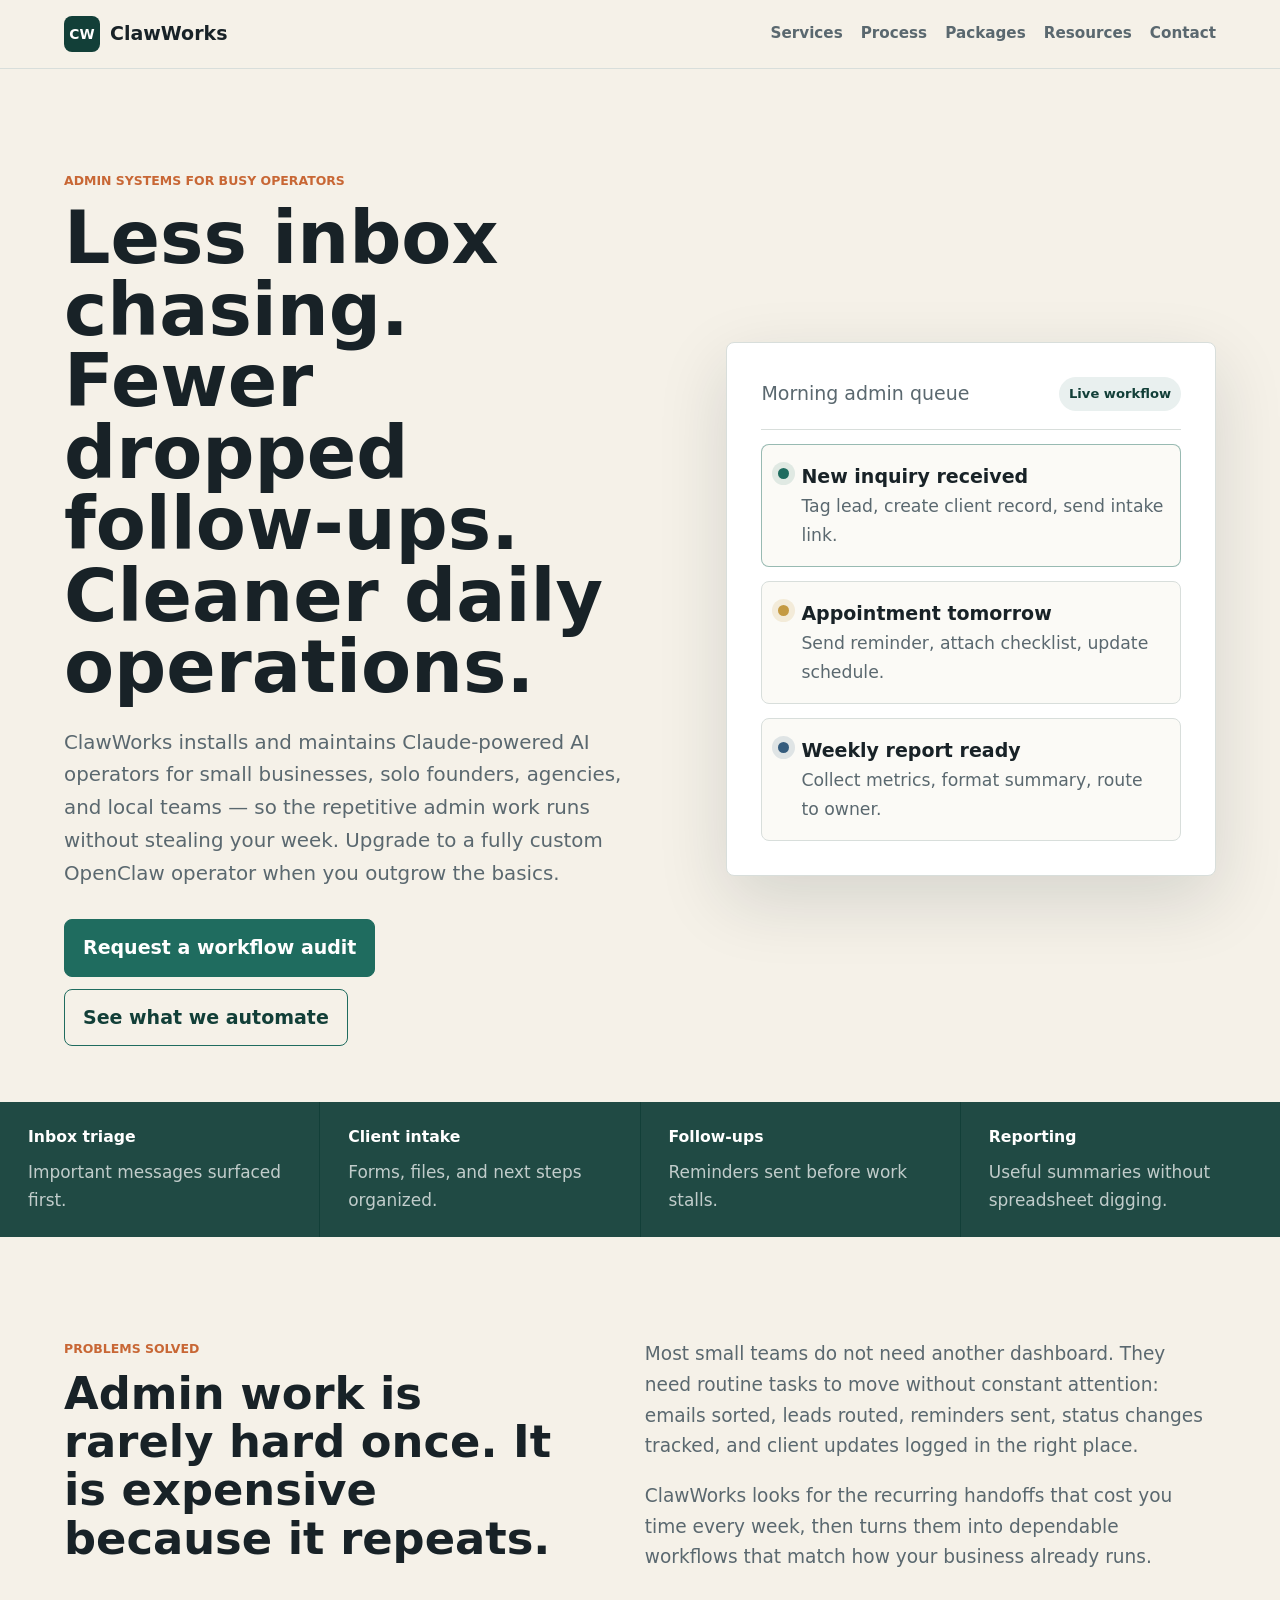
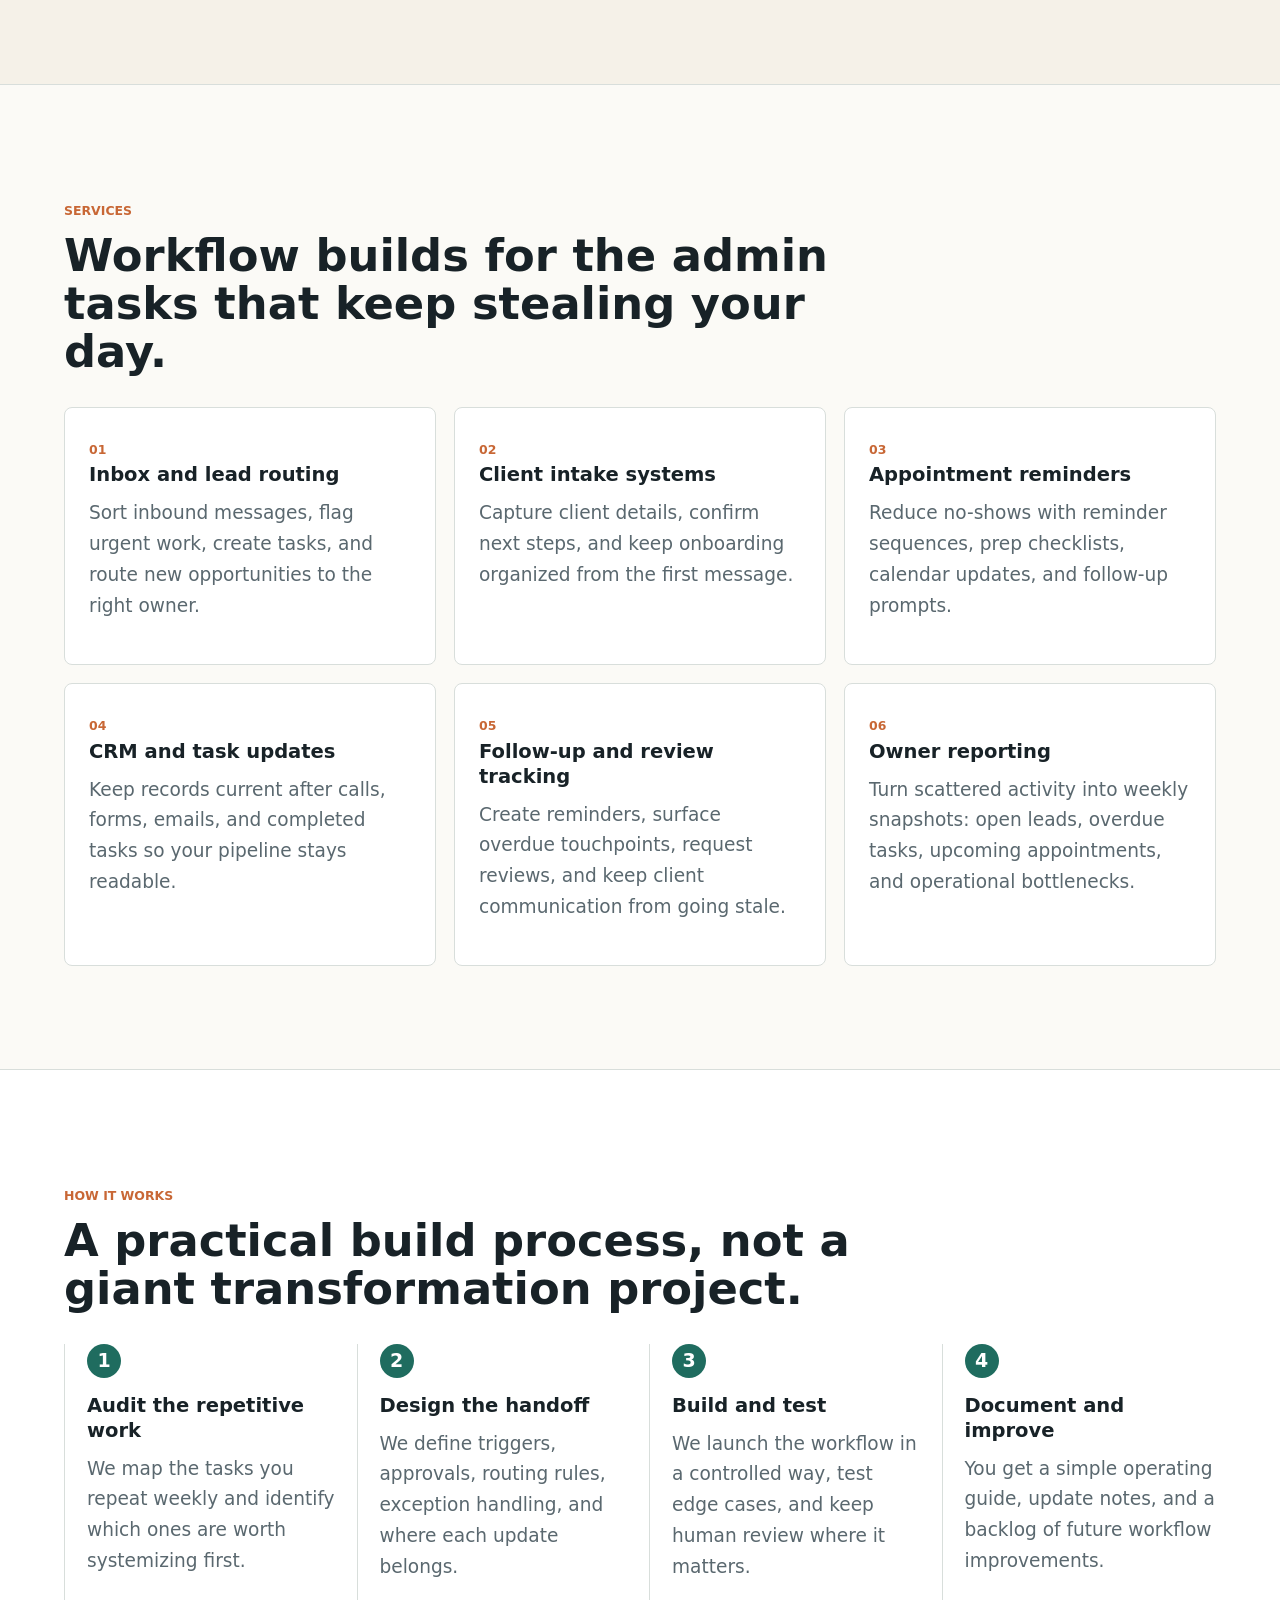
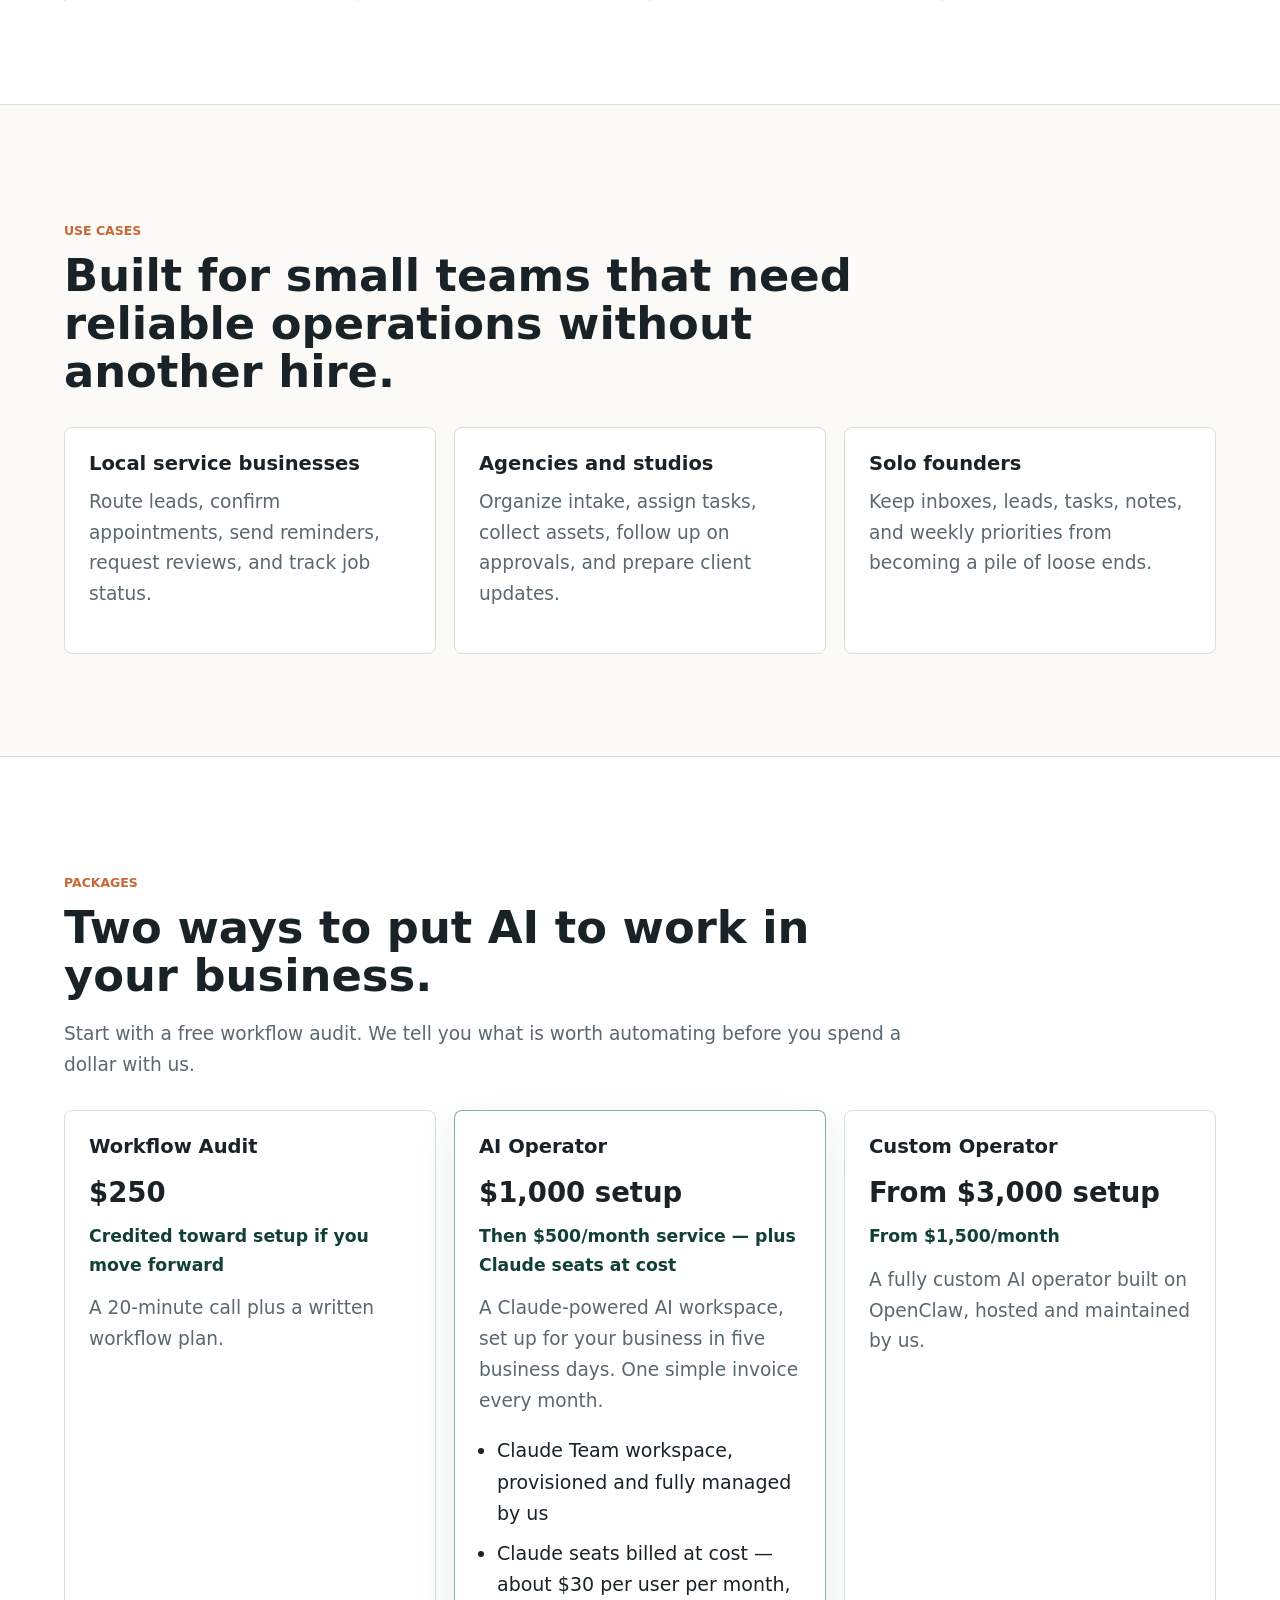
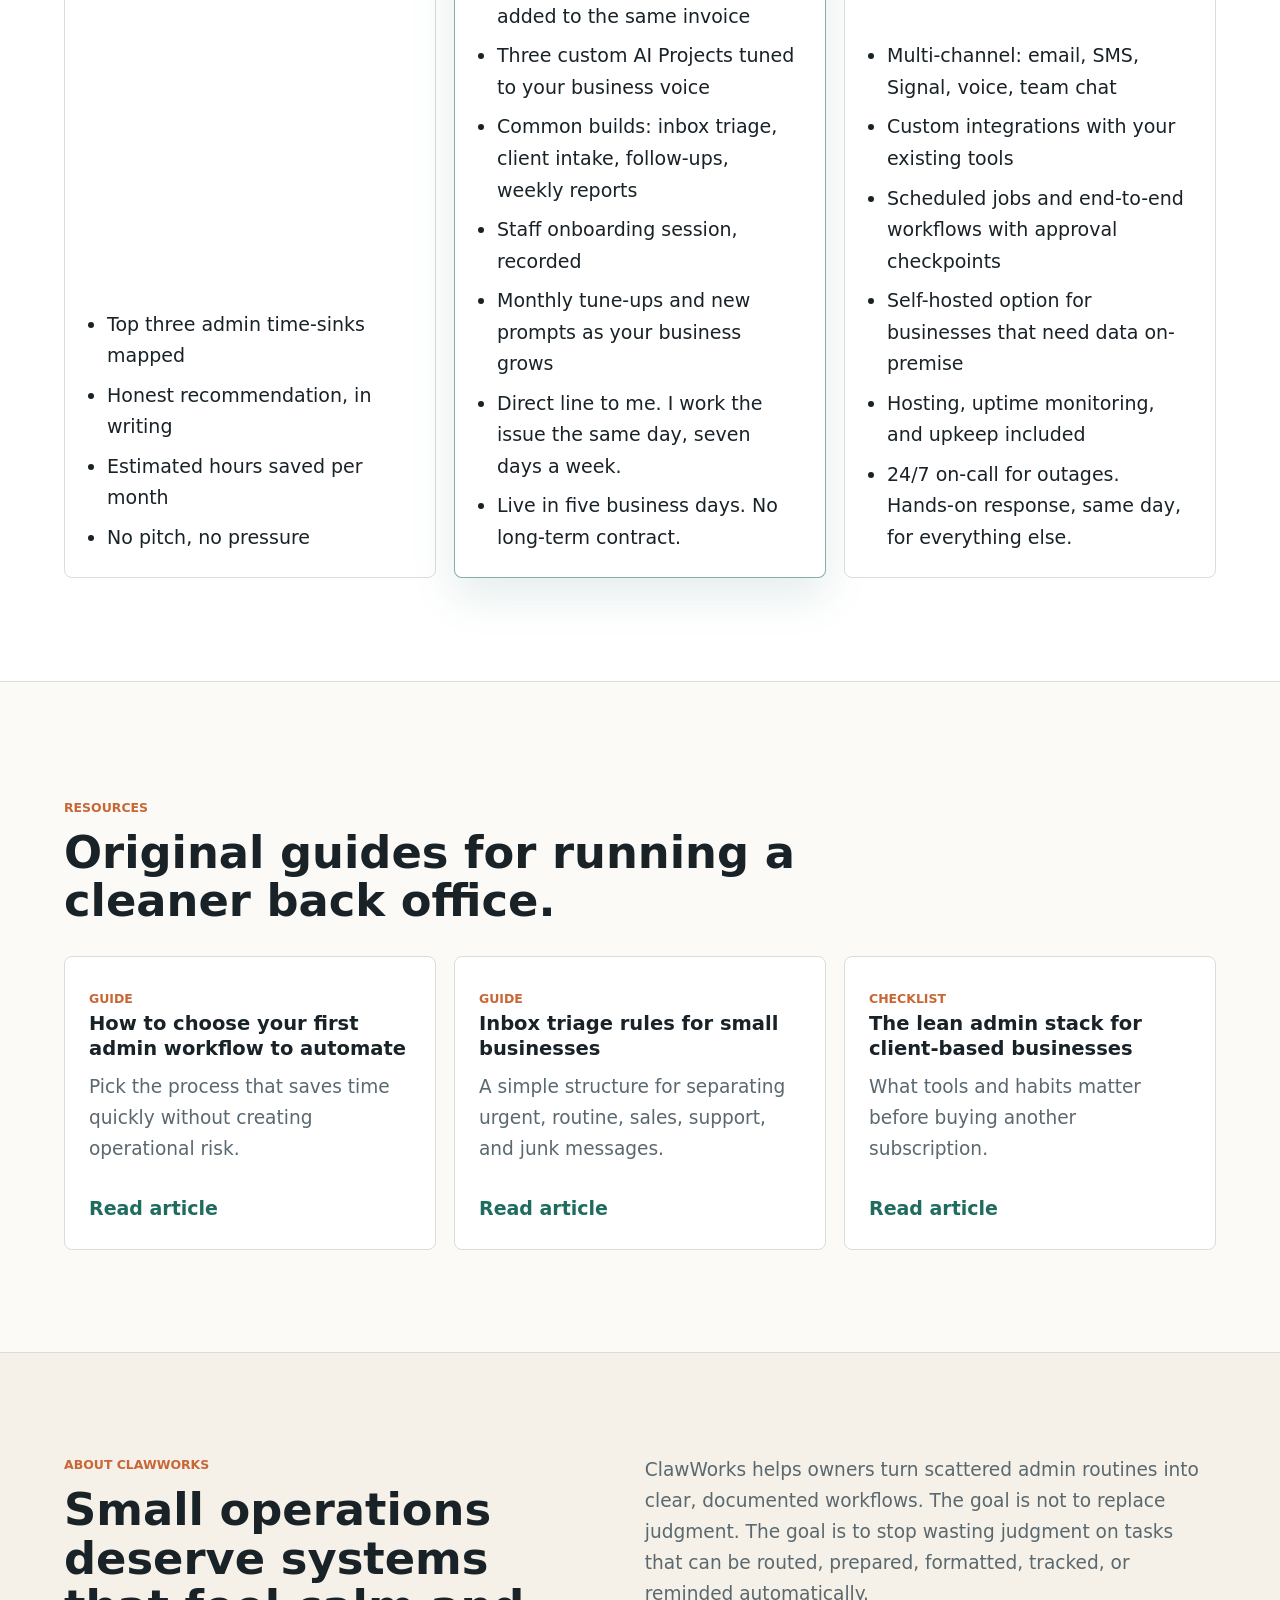
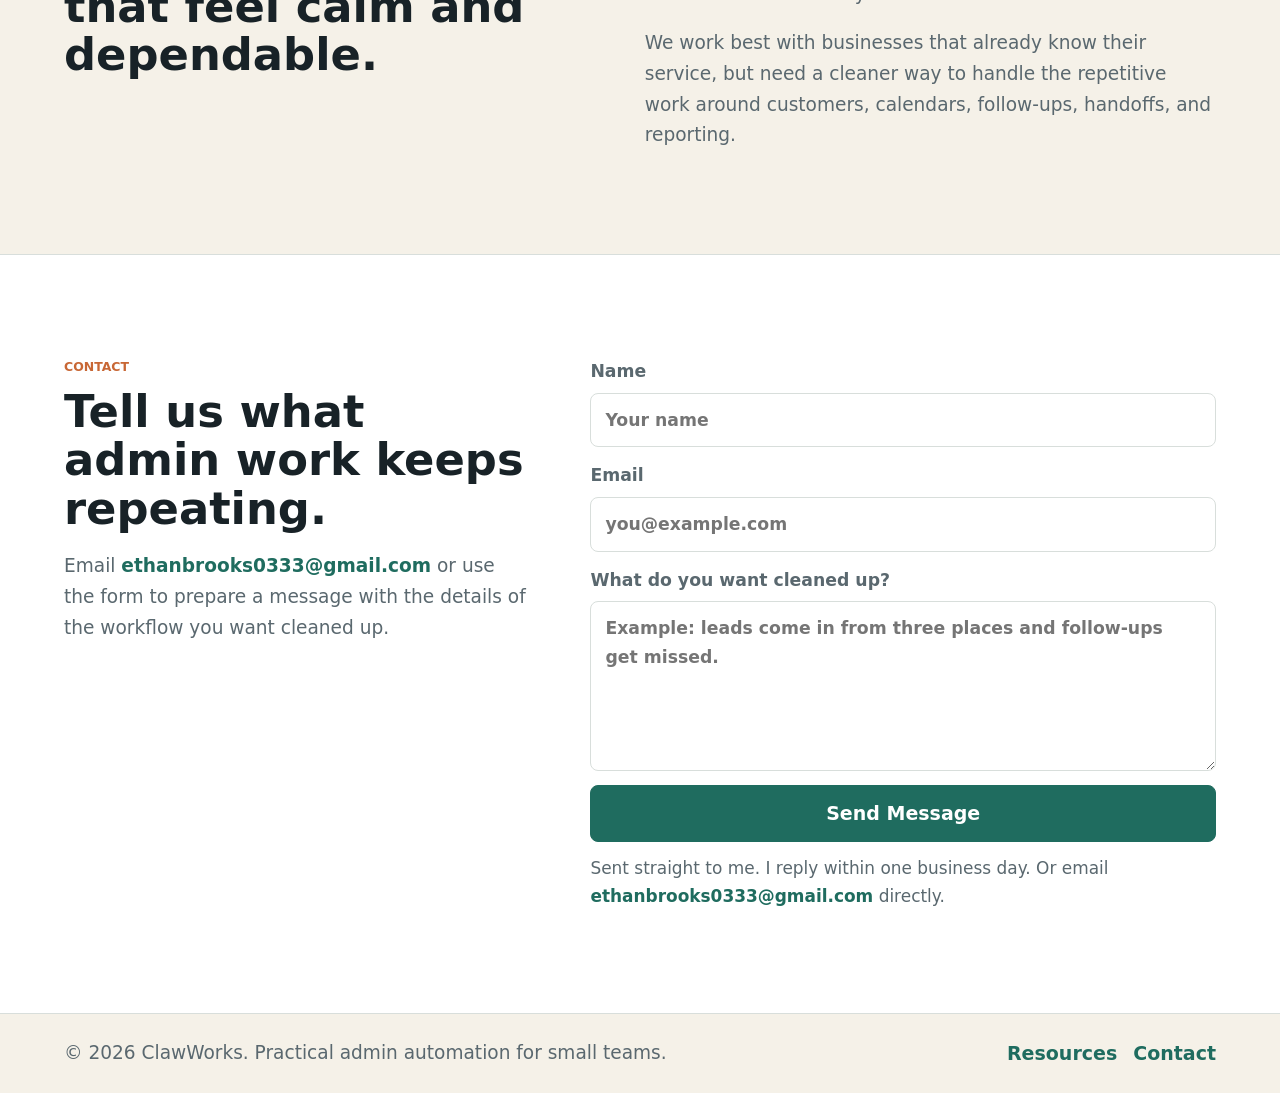
==== commit 5334ad11: "AI Operator: show pass-through Claude seat billing transparently Update price-note to 'Then $500/mon" ====
--- a/index.html
+++ b/index.html
@@ -230,10 +230,11 @@
           <article class="price-card featured">
             <h3>AI Operator</h3>
             <p class="price">$1,000 setup</p>
-            <p class="price-note">Then $500/month</p>
-            <p>A Claude-powered AI workspace, set up for your business in five business days.</p>
+            <p class="price-note">Then $500/month service &mdash; plus Claude seats at cost</p>
+            <p>A Claude-powered AI workspace, set up for your business in five business days. One simple invoice every month.</p>
             <ul>
-              <li>Claude Team workspace, up to five users included</li>
+              <li>Claude Team workspace, provisioned and fully managed by us</li>
+              <li>Claude seats billed at cost &mdash; about $30 per user per month, added to the same invoice</li>
               <li>Three custom AI Projects tuned to your business voice</li>
               <li>Common builds: inbox triage, client intake, follow-ups, weekly reports</li>
               <li>Staff onboarding session, recorded</li>
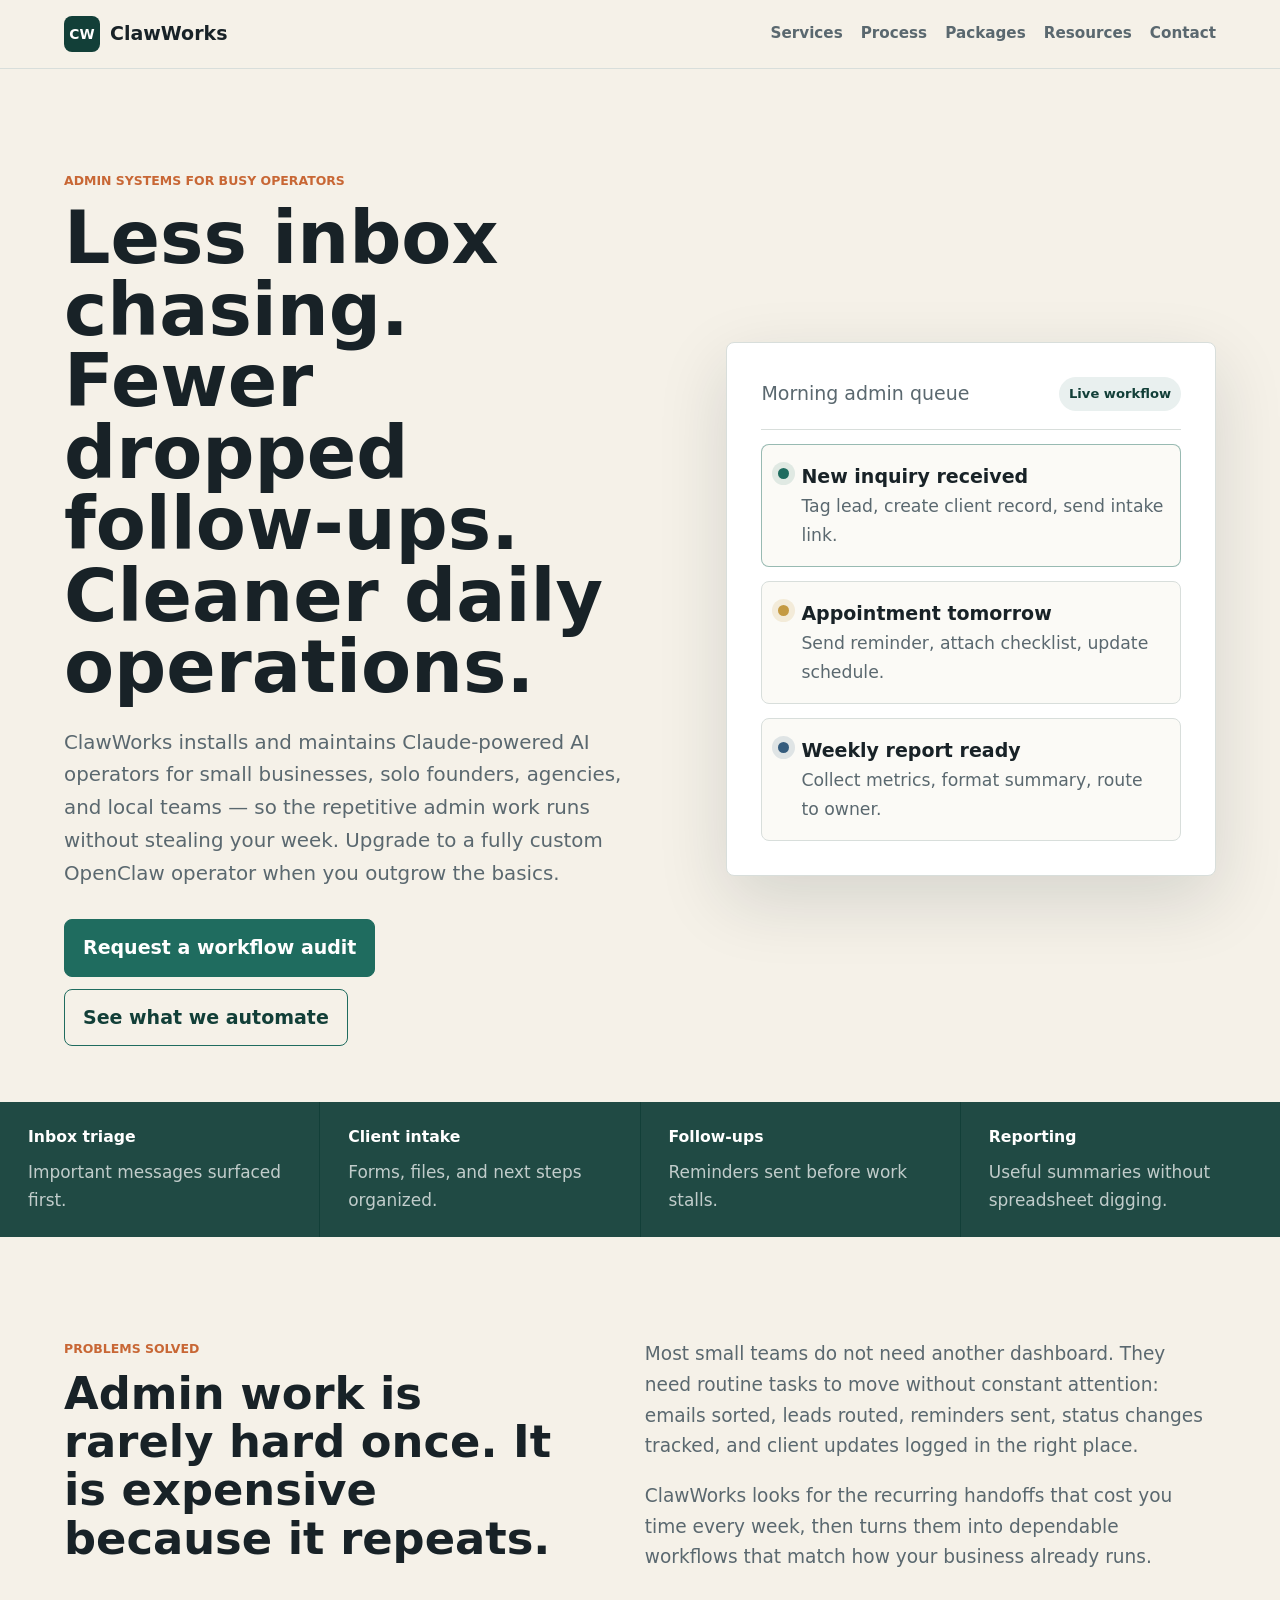
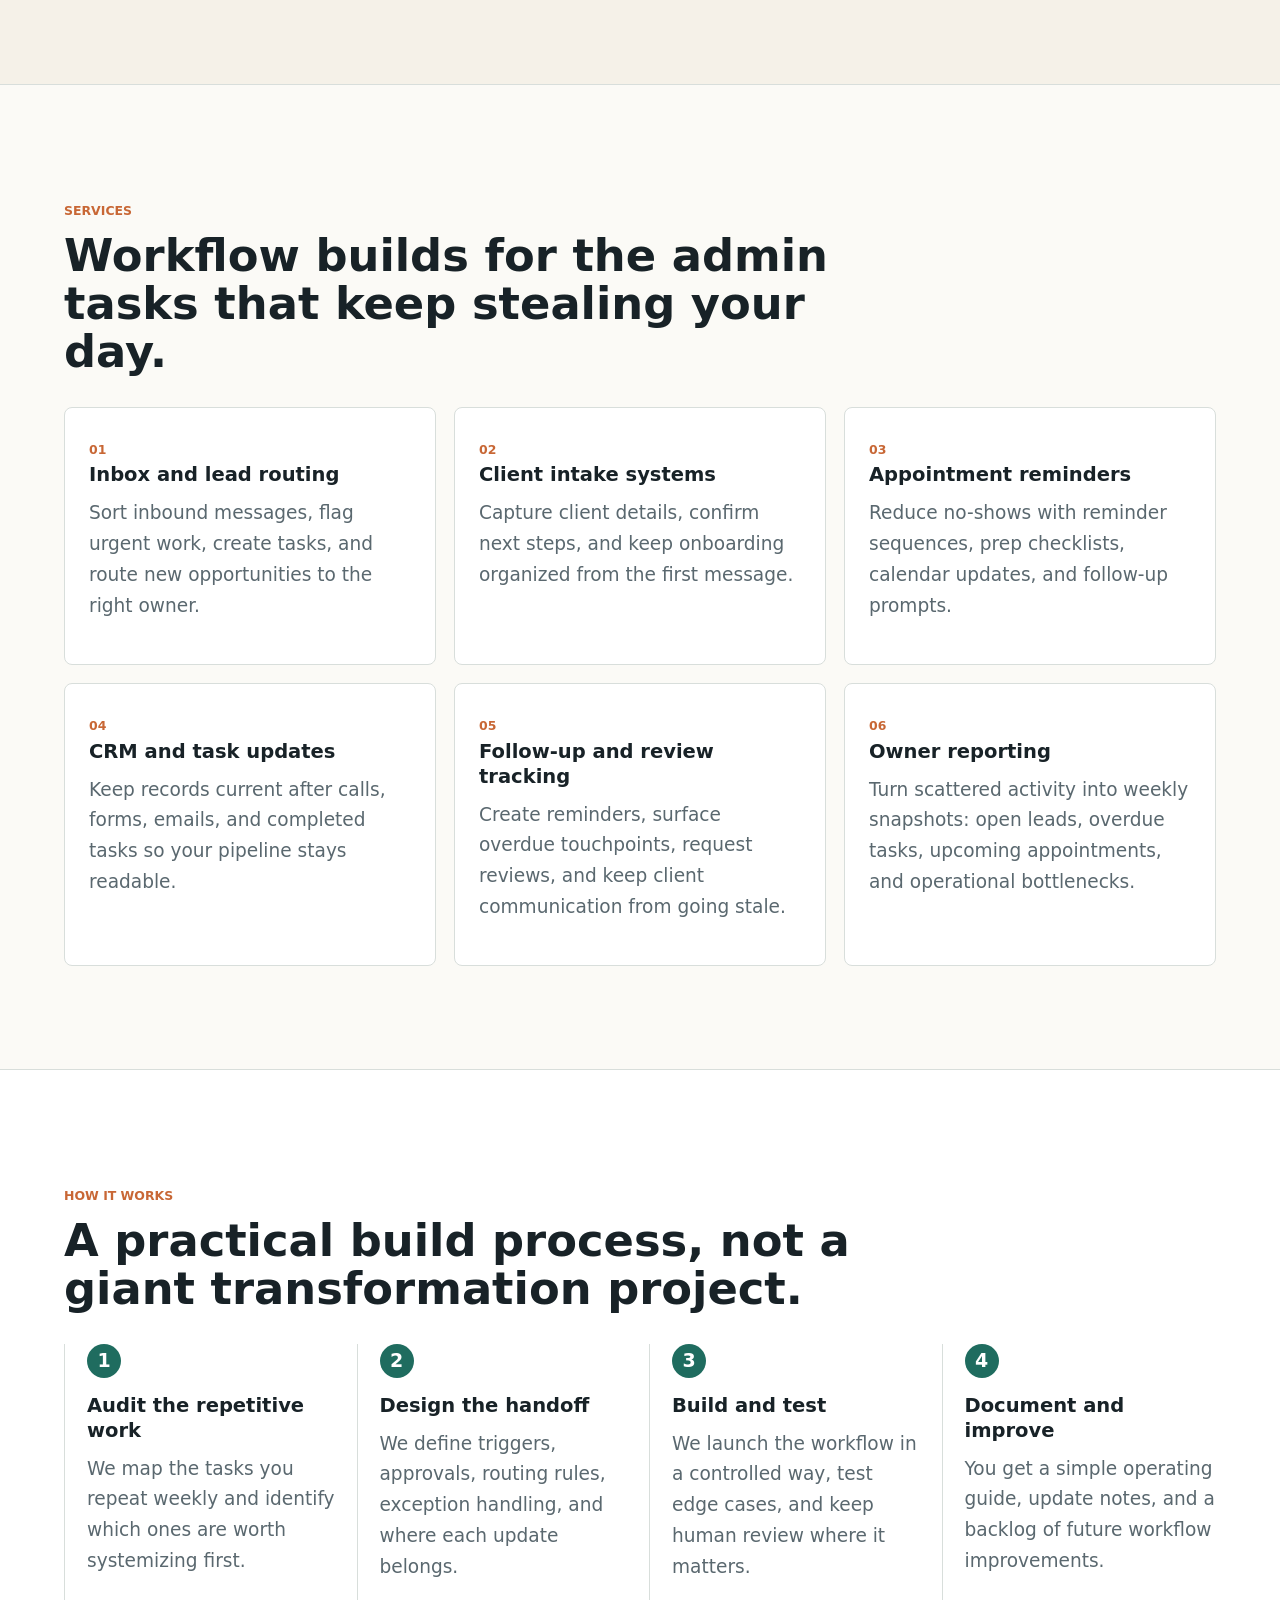
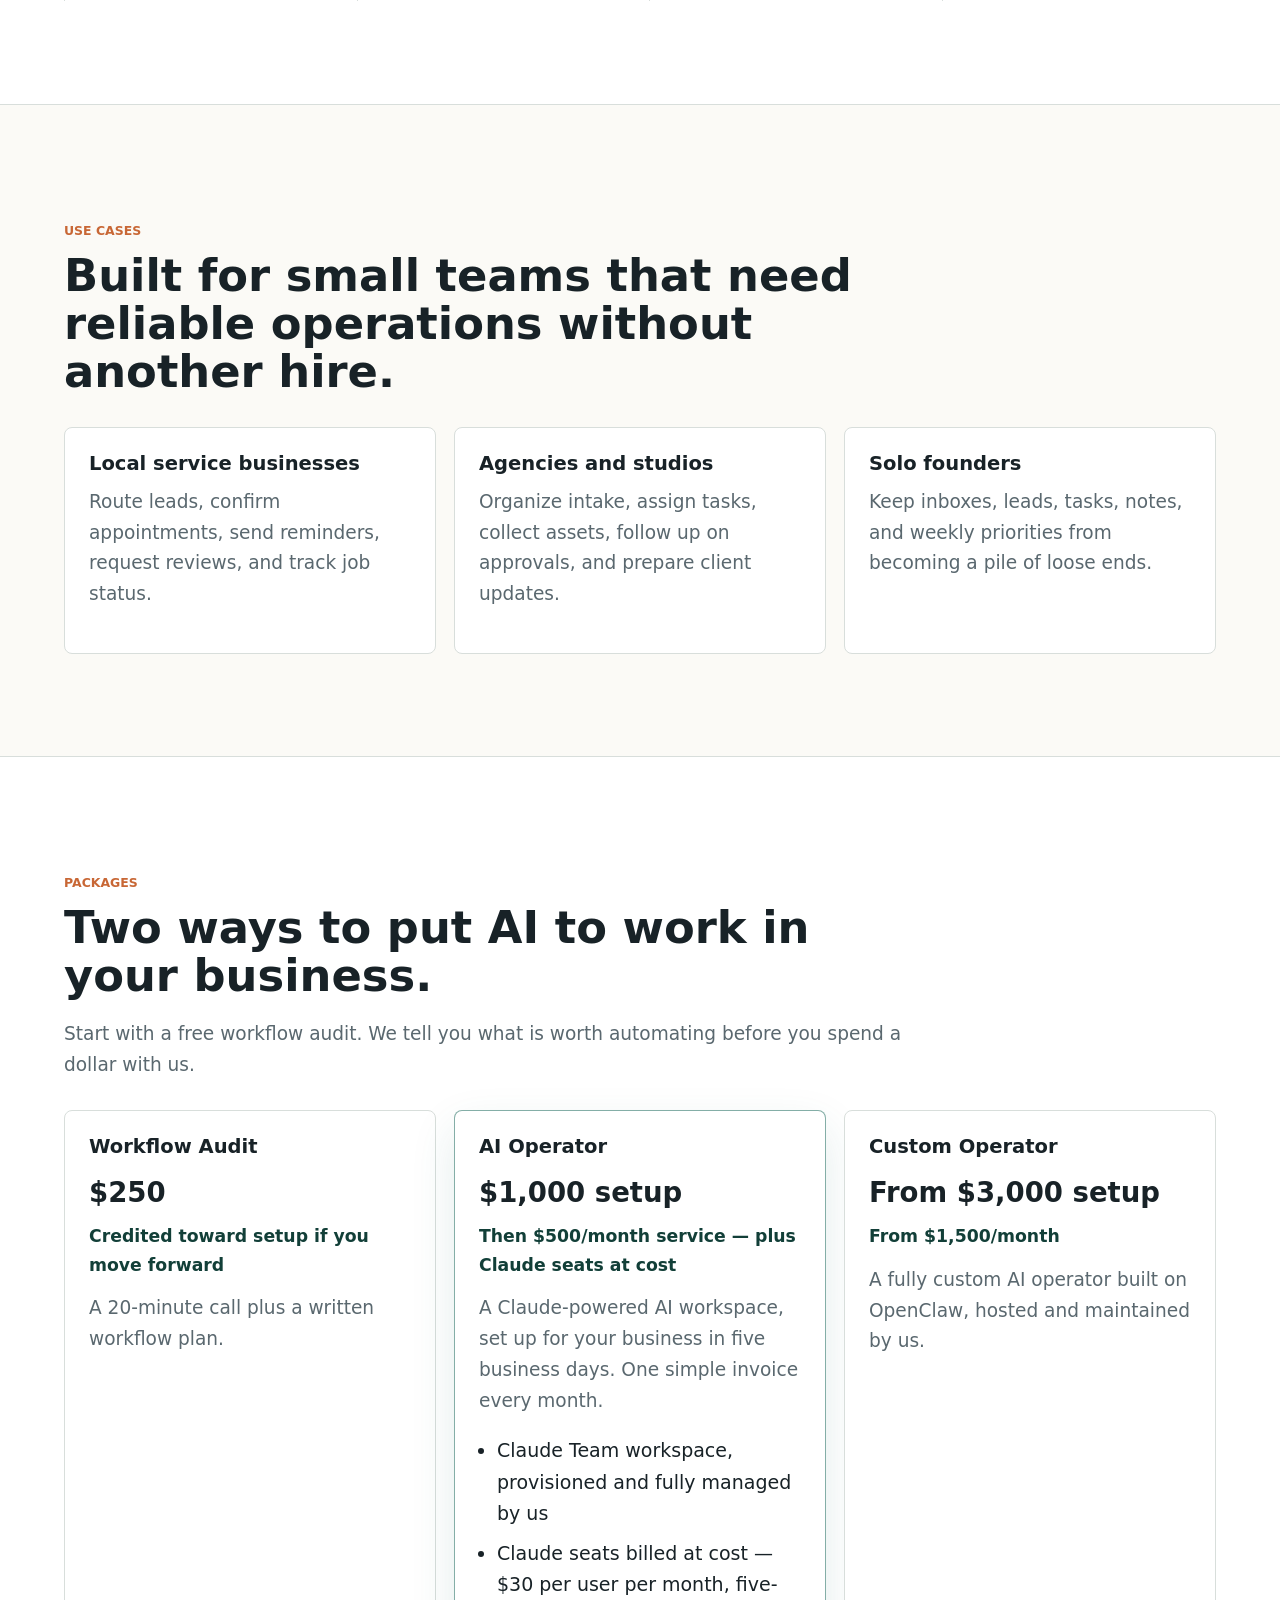
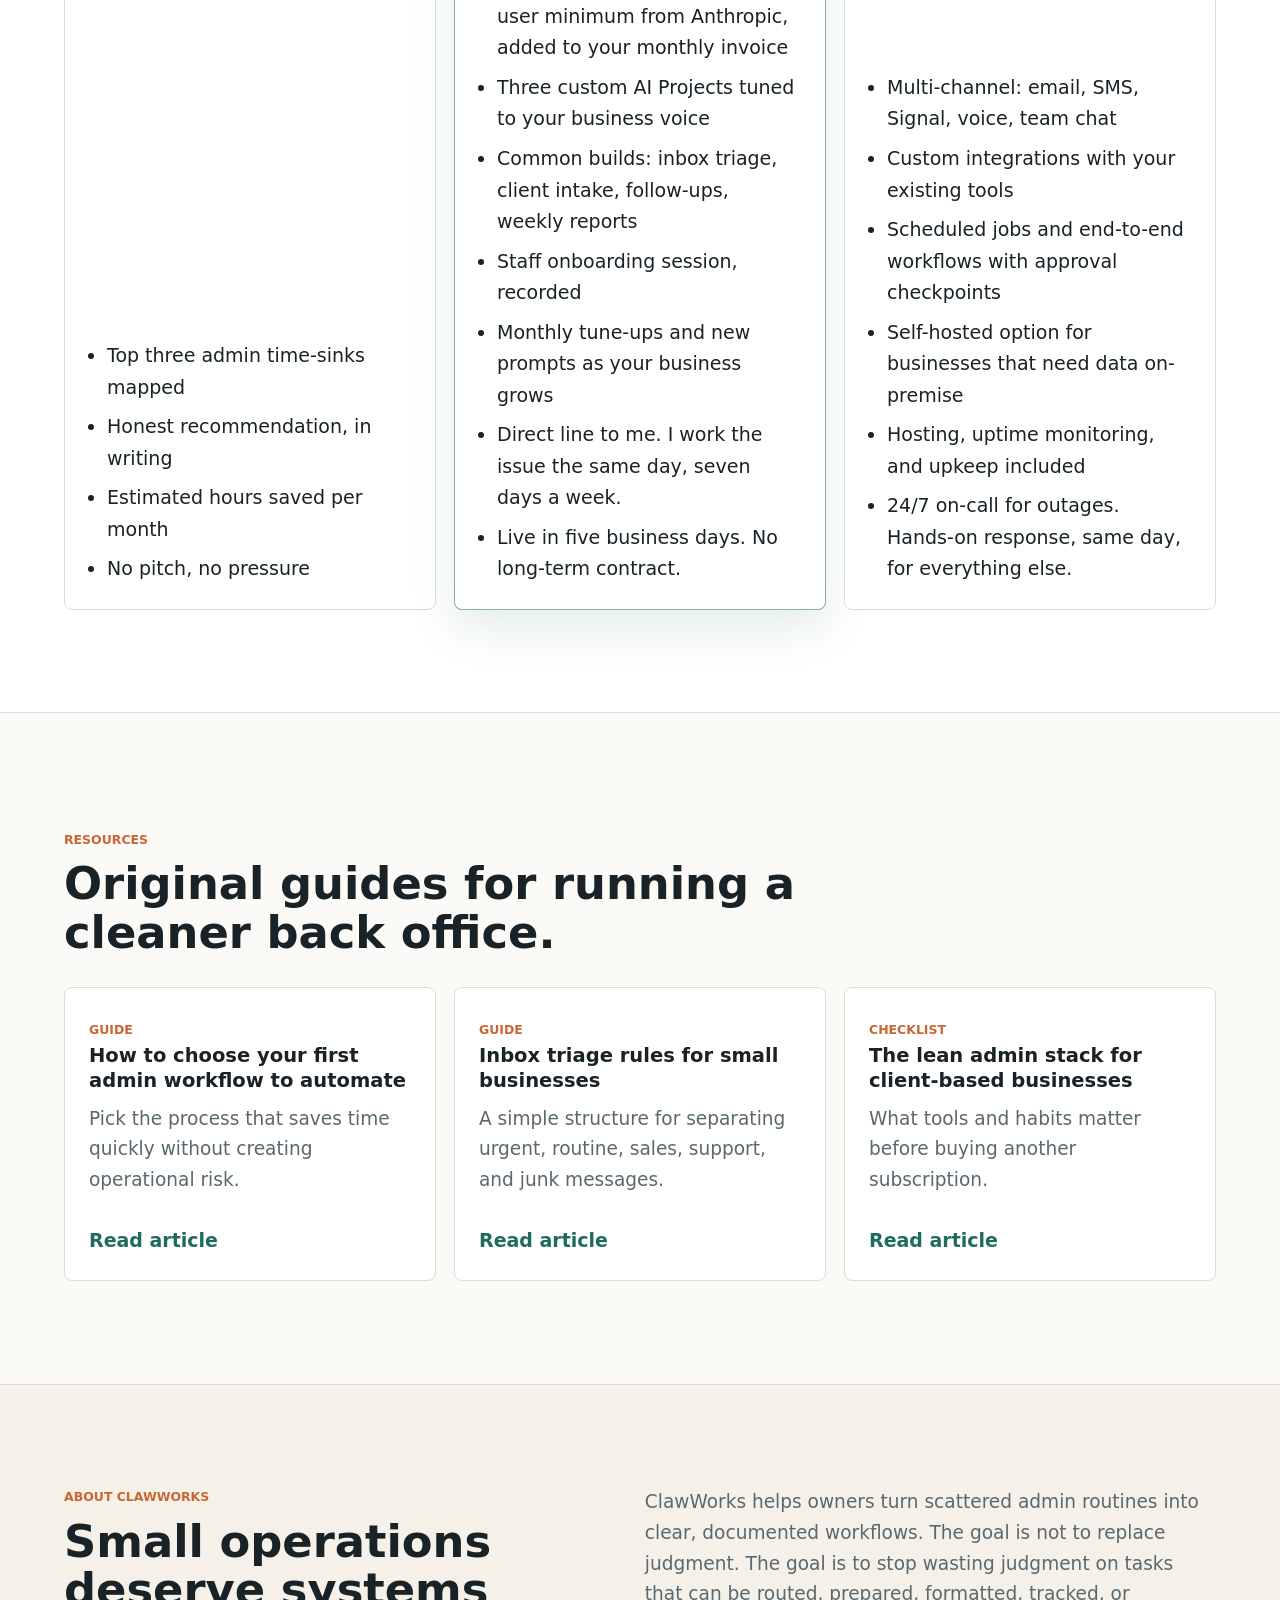
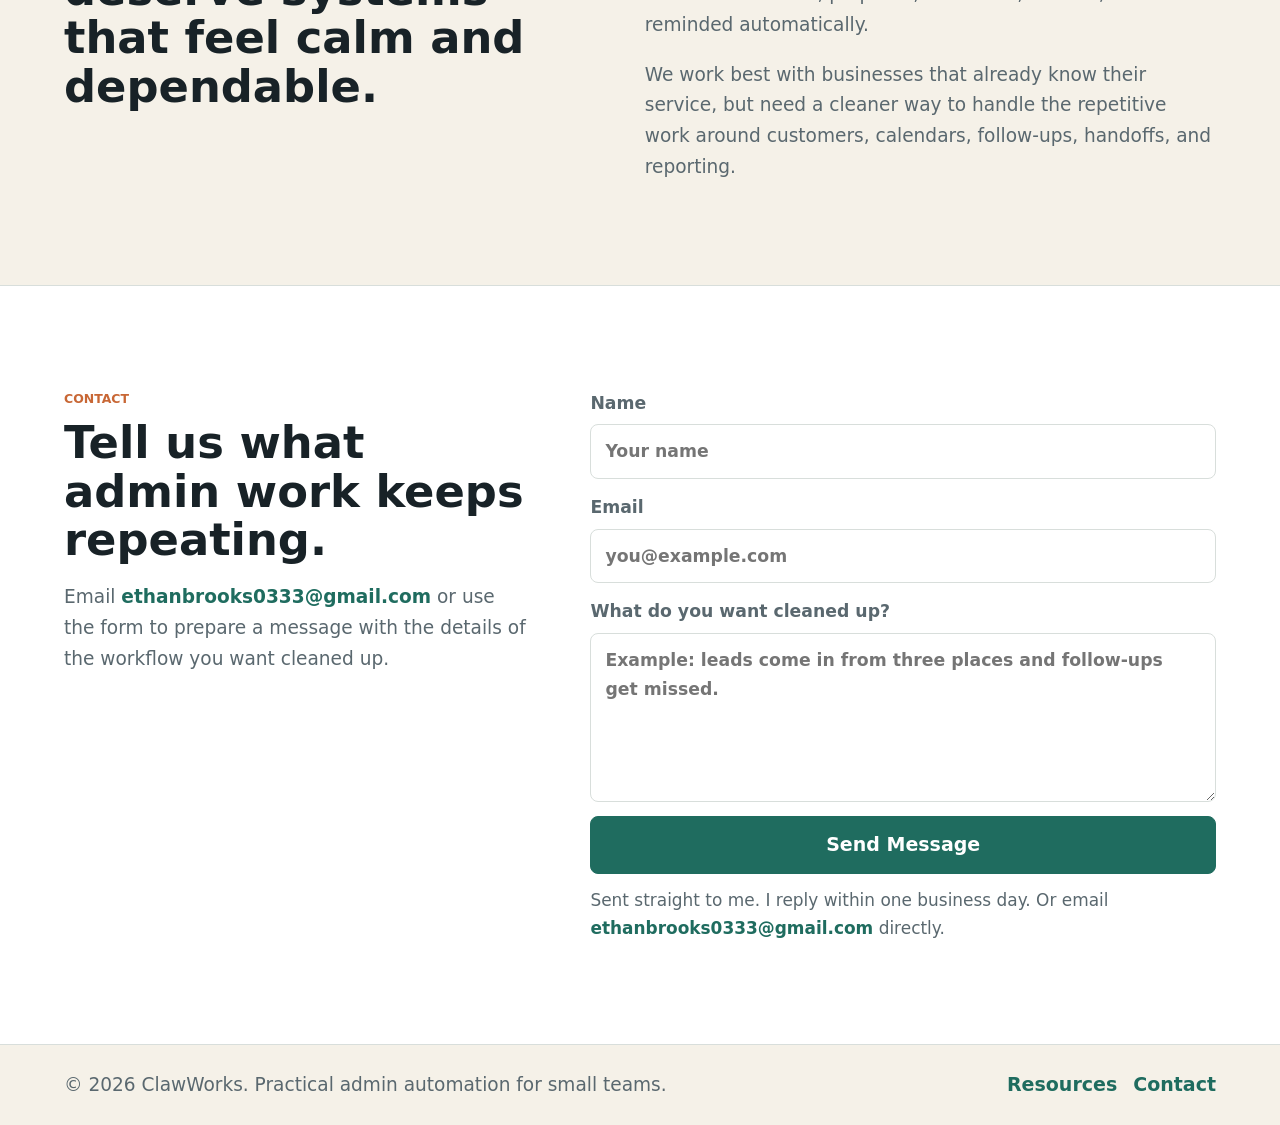
==== commit 7c530244: "Surface Anthropic five-user Claude Team minimum on AI Operator card" ====
--- a/index.html
+++ b/index.html
@@ -234,7 +234,7 @@
             <p>A Claude-powered AI workspace, set up for your business in five business days. One simple invoice every month.</p>
             <ul>
               <li>Claude Team workspace, provisioned and fully managed by us</li>
-              <li>Claude seats billed at cost &mdash; about $30 per user per month, added to the same invoice</li>
+              <li>Claude seats billed at cost &mdash; $30 per user per month, five-user minimum from Anthropic, added to your monthly invoice</li>
               <li>Three custom AI Projects tuned to your business voice</li>
               <li>Common builds: inbox triage, client intake, follow-ups, weekly reports</li>
               <li>Staff onboarding session, recorded</li>
